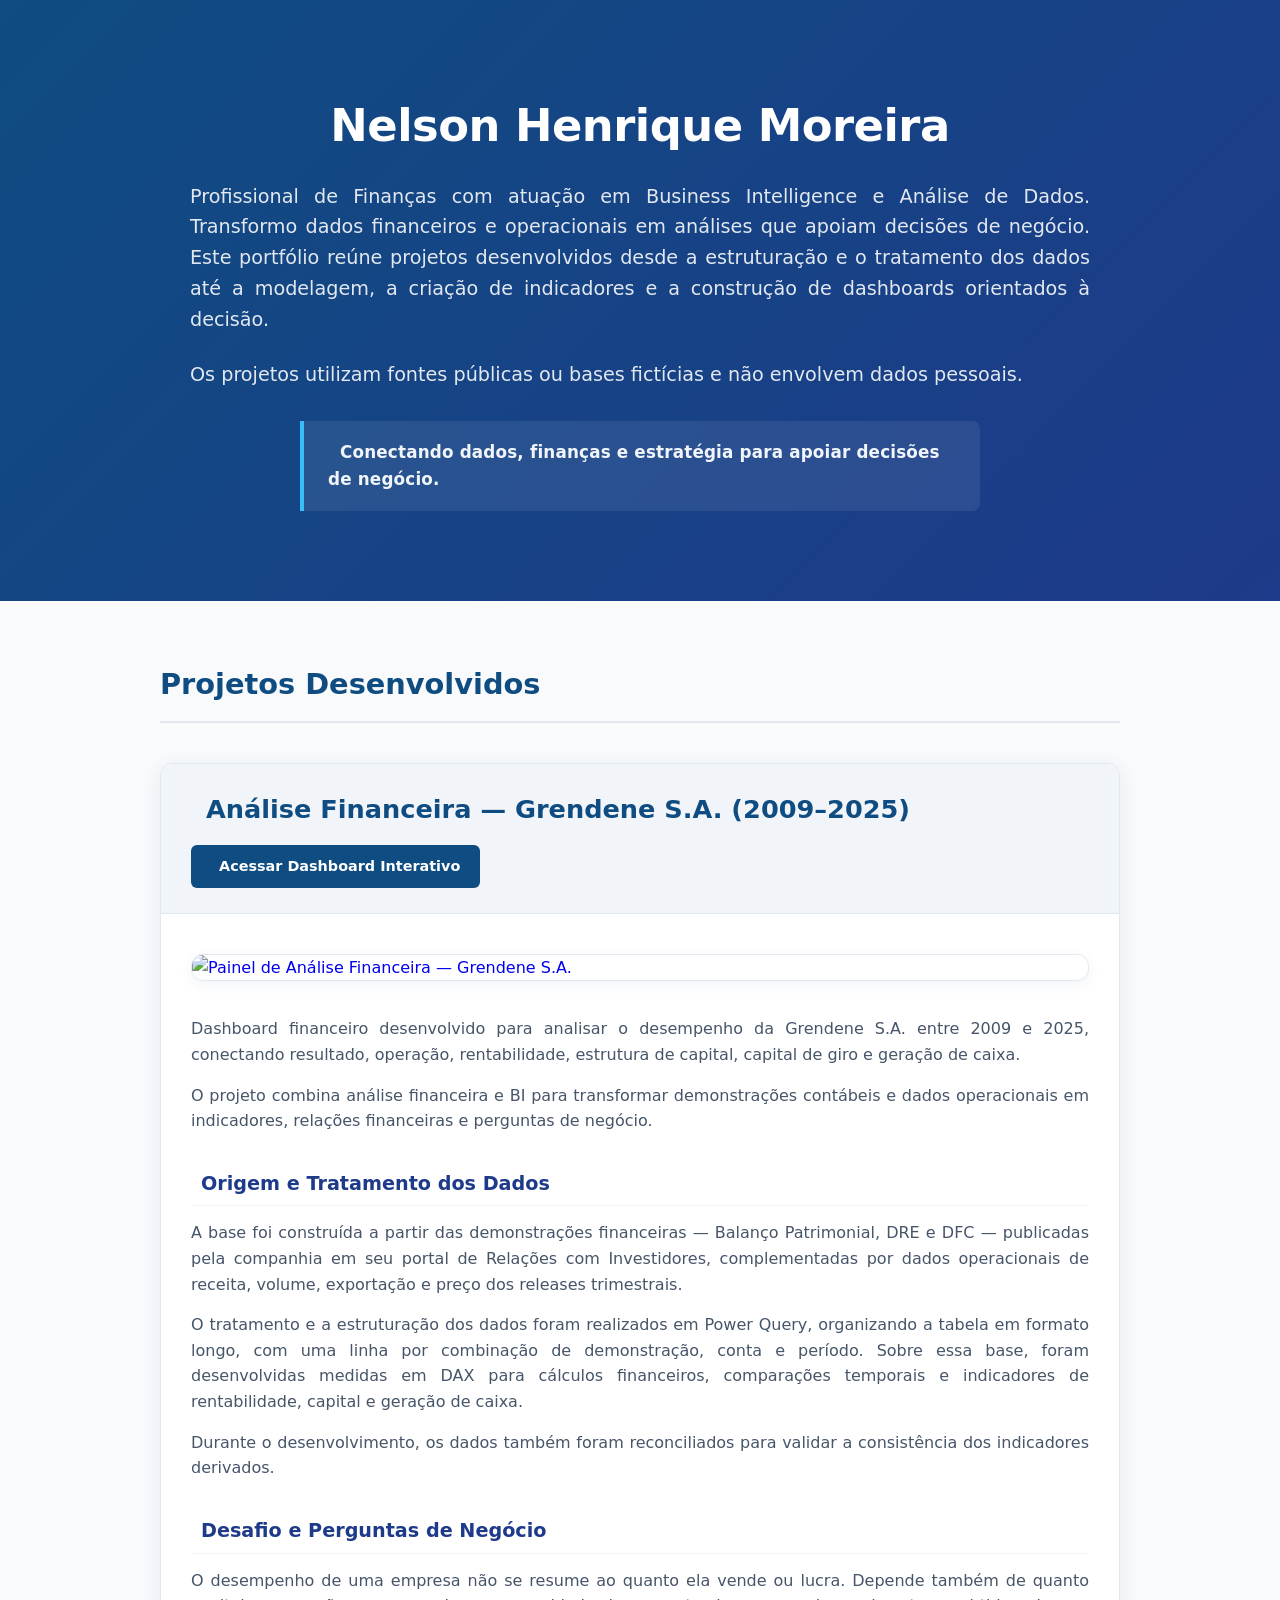
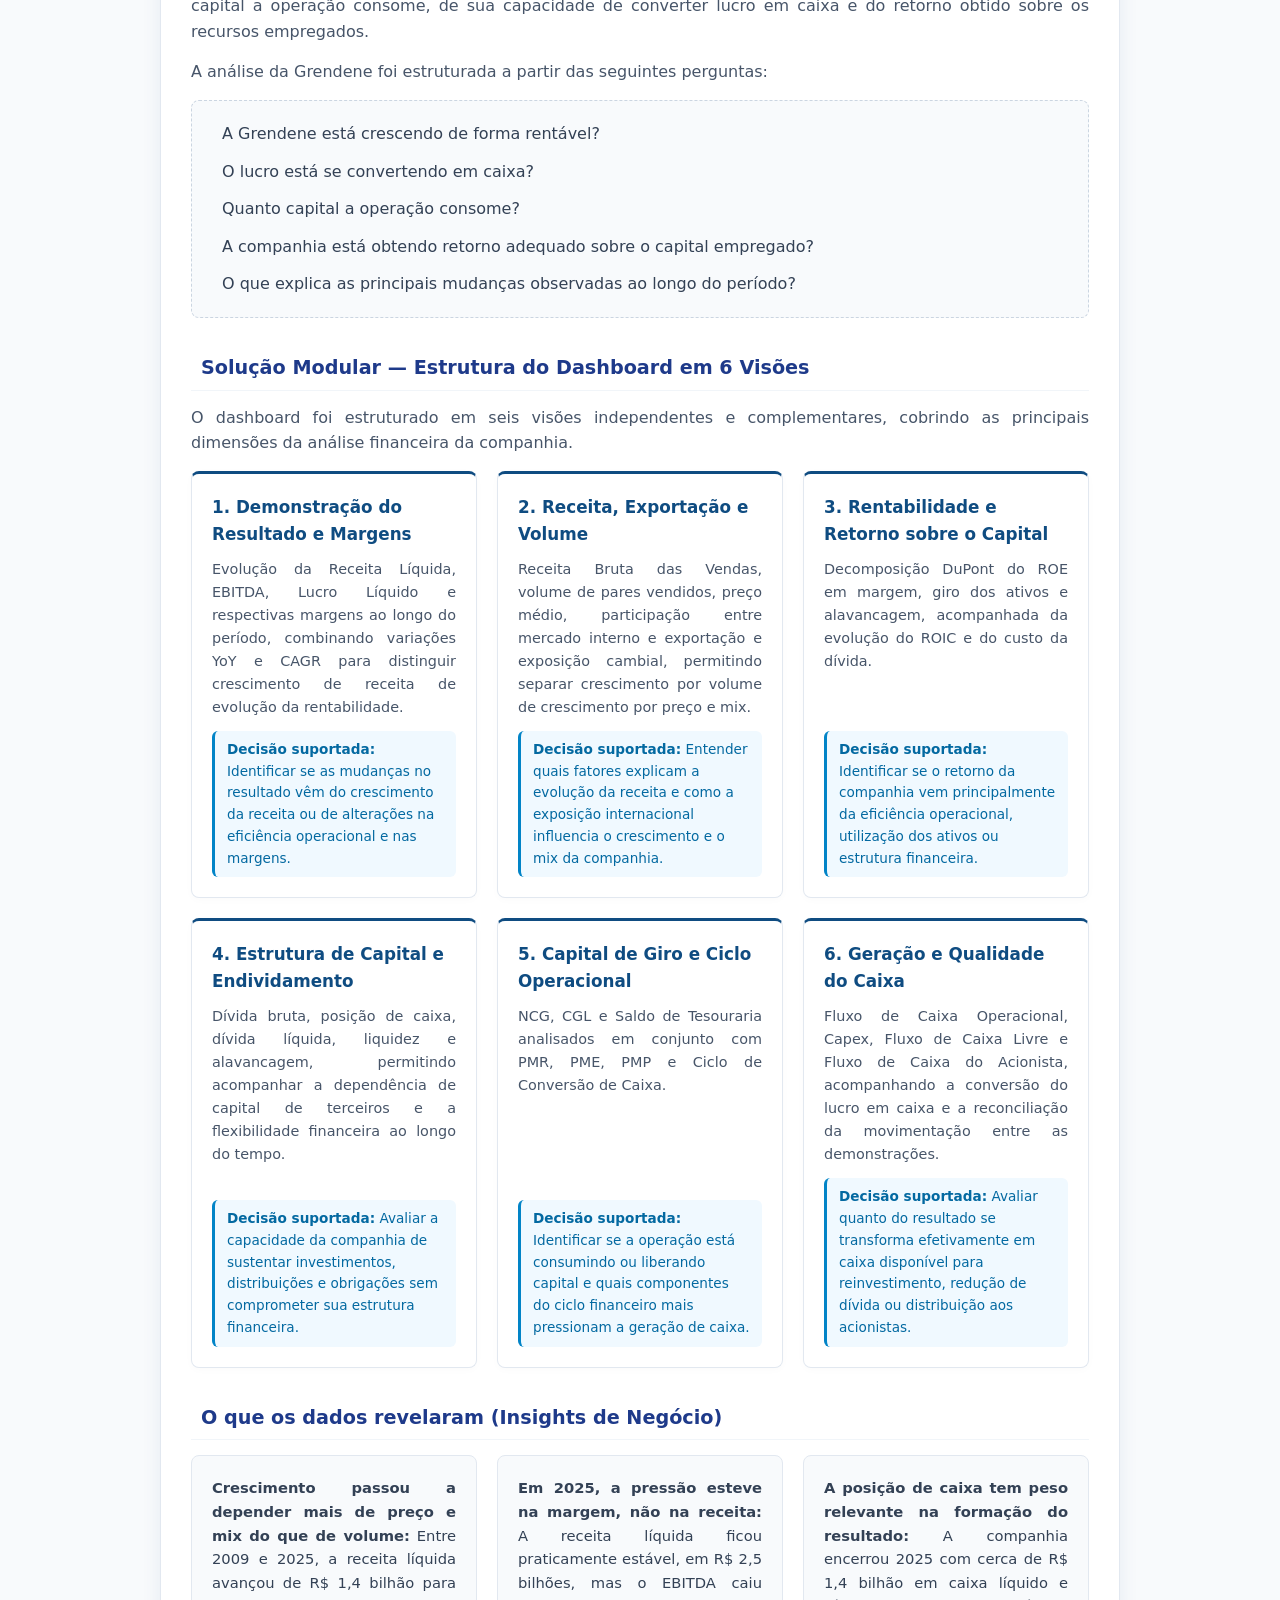
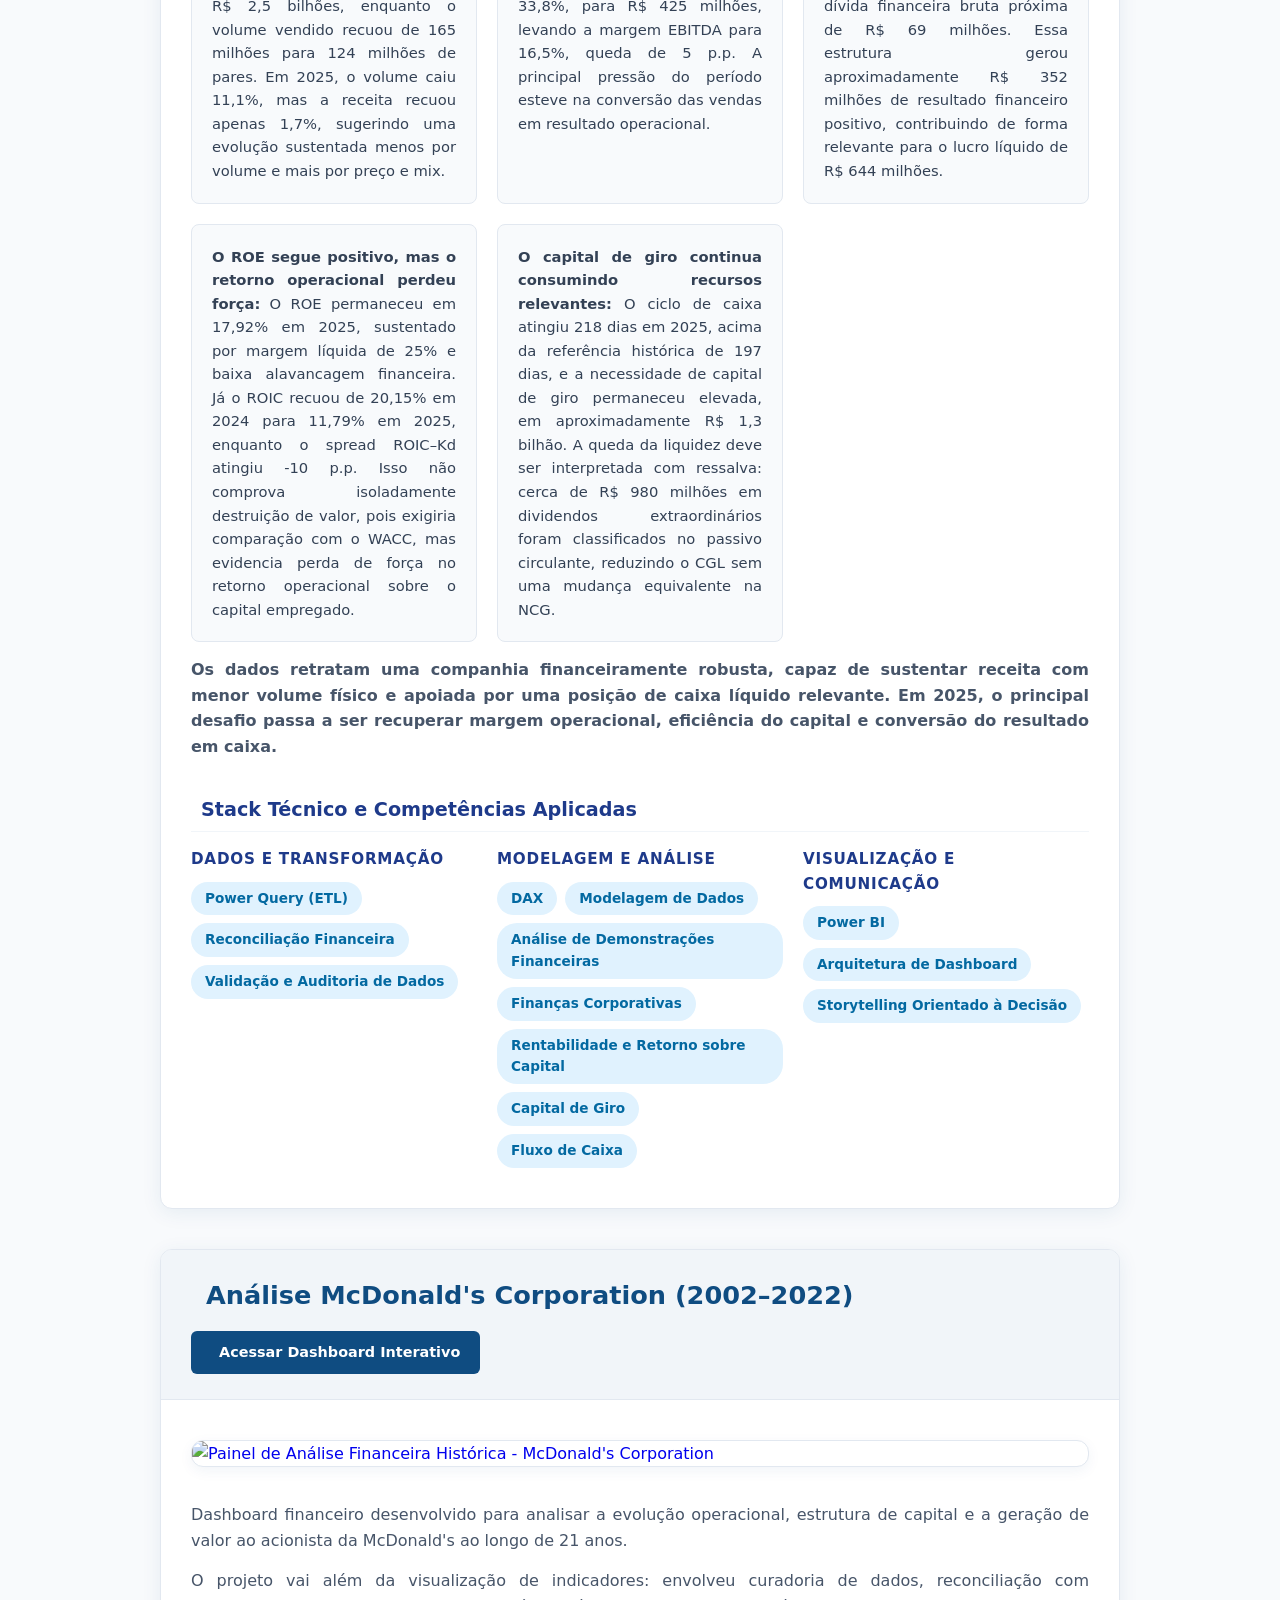
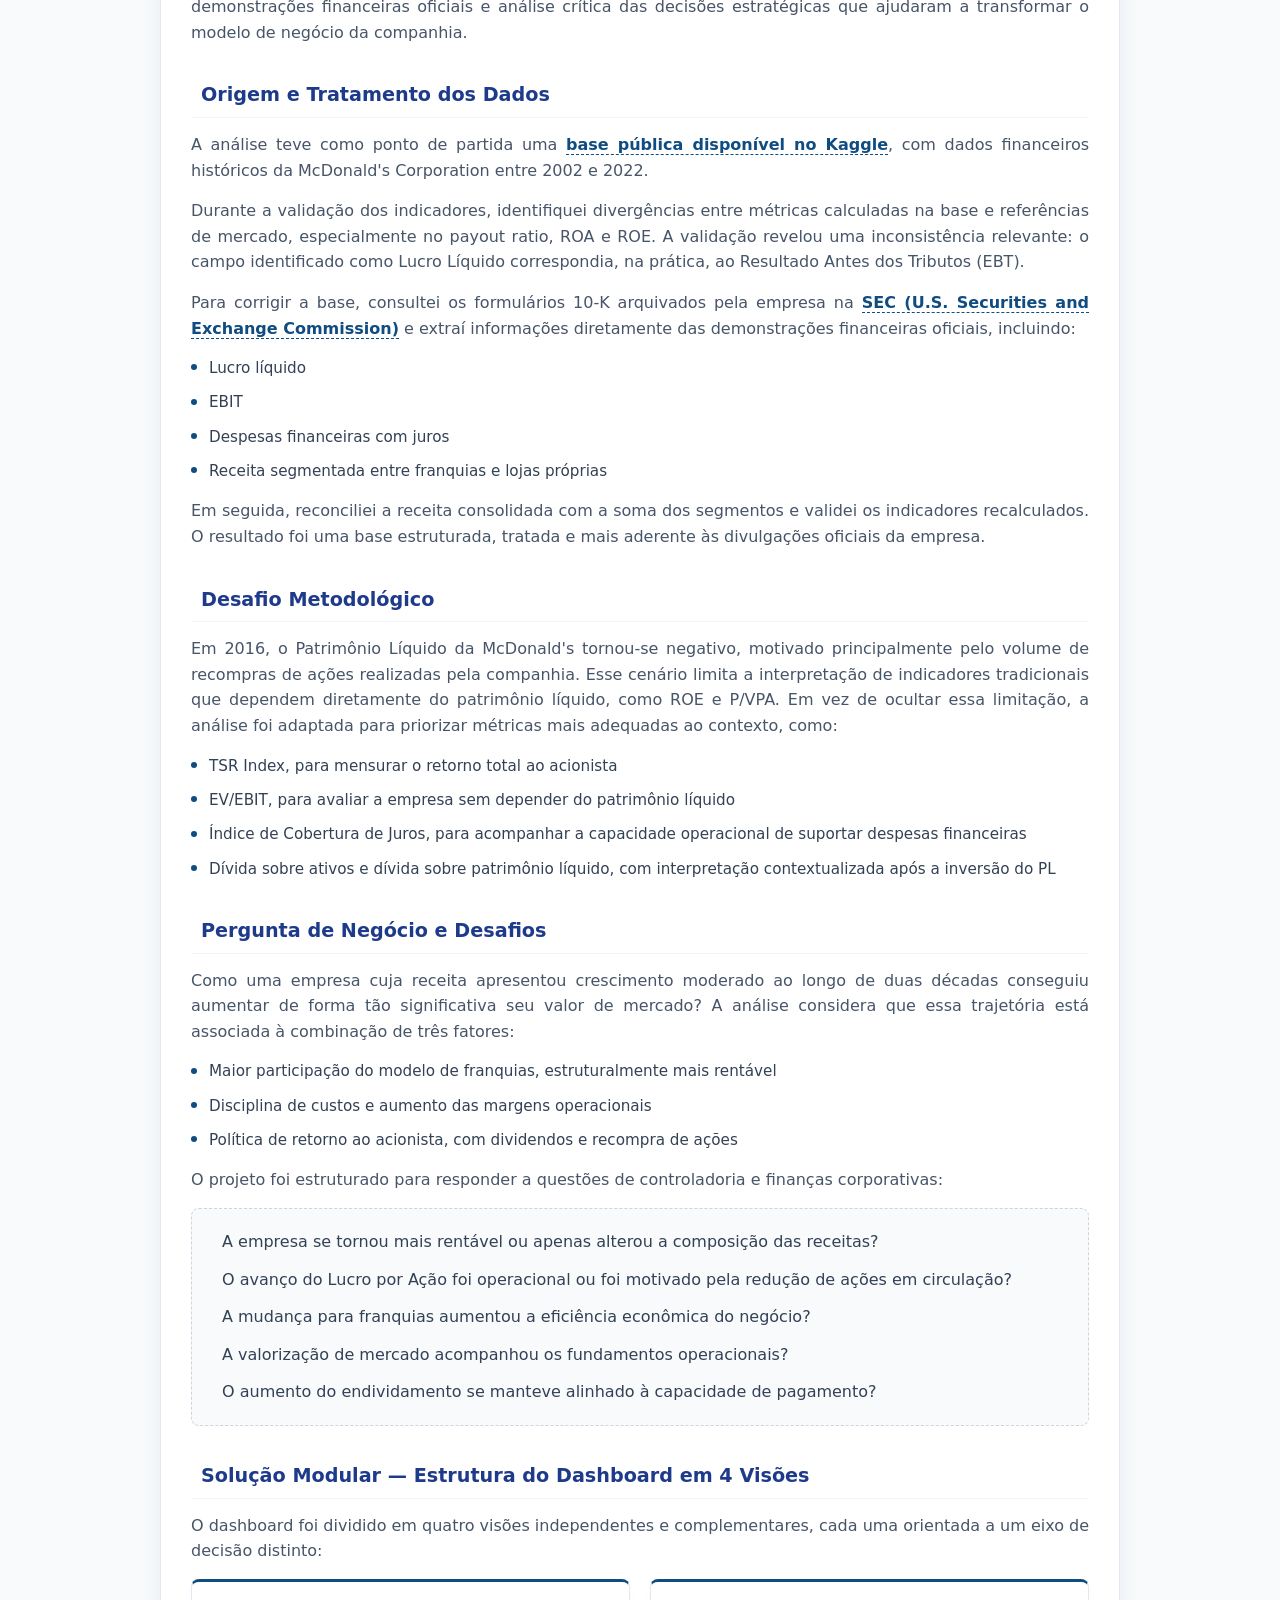
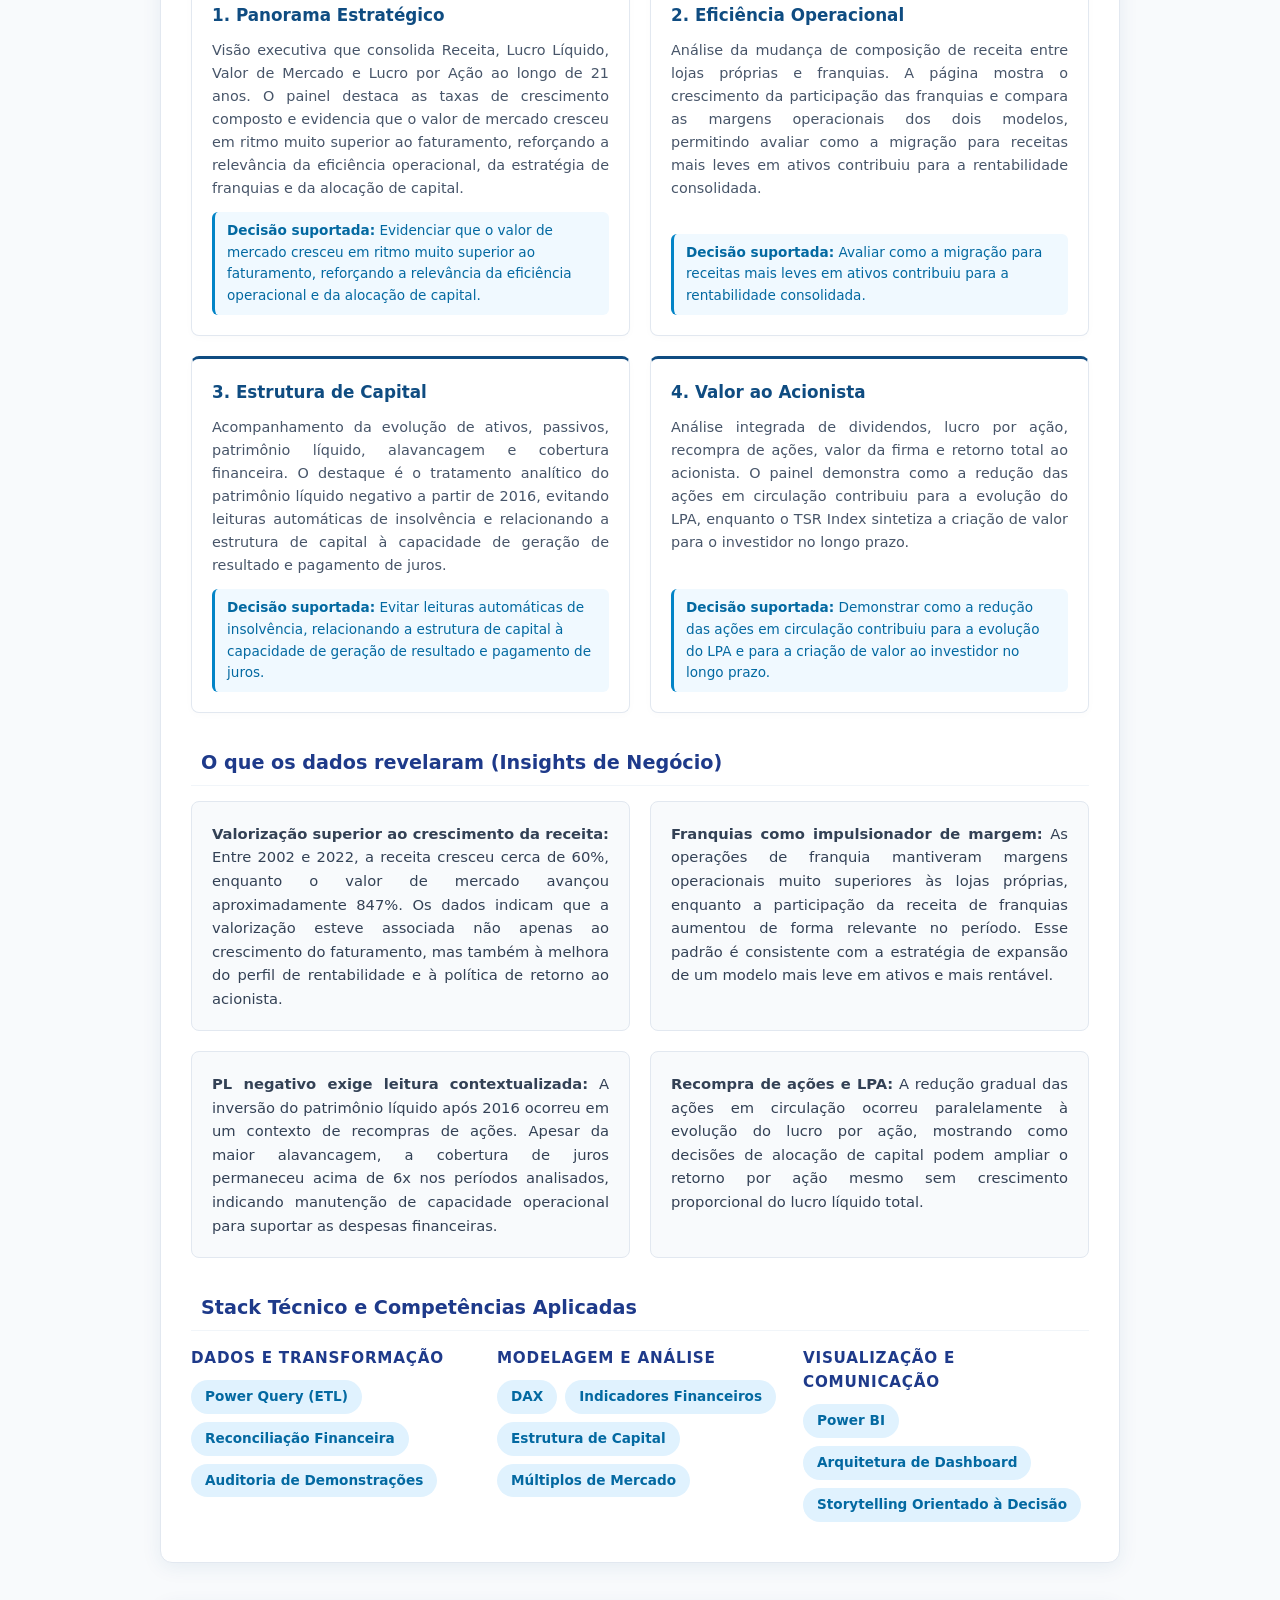
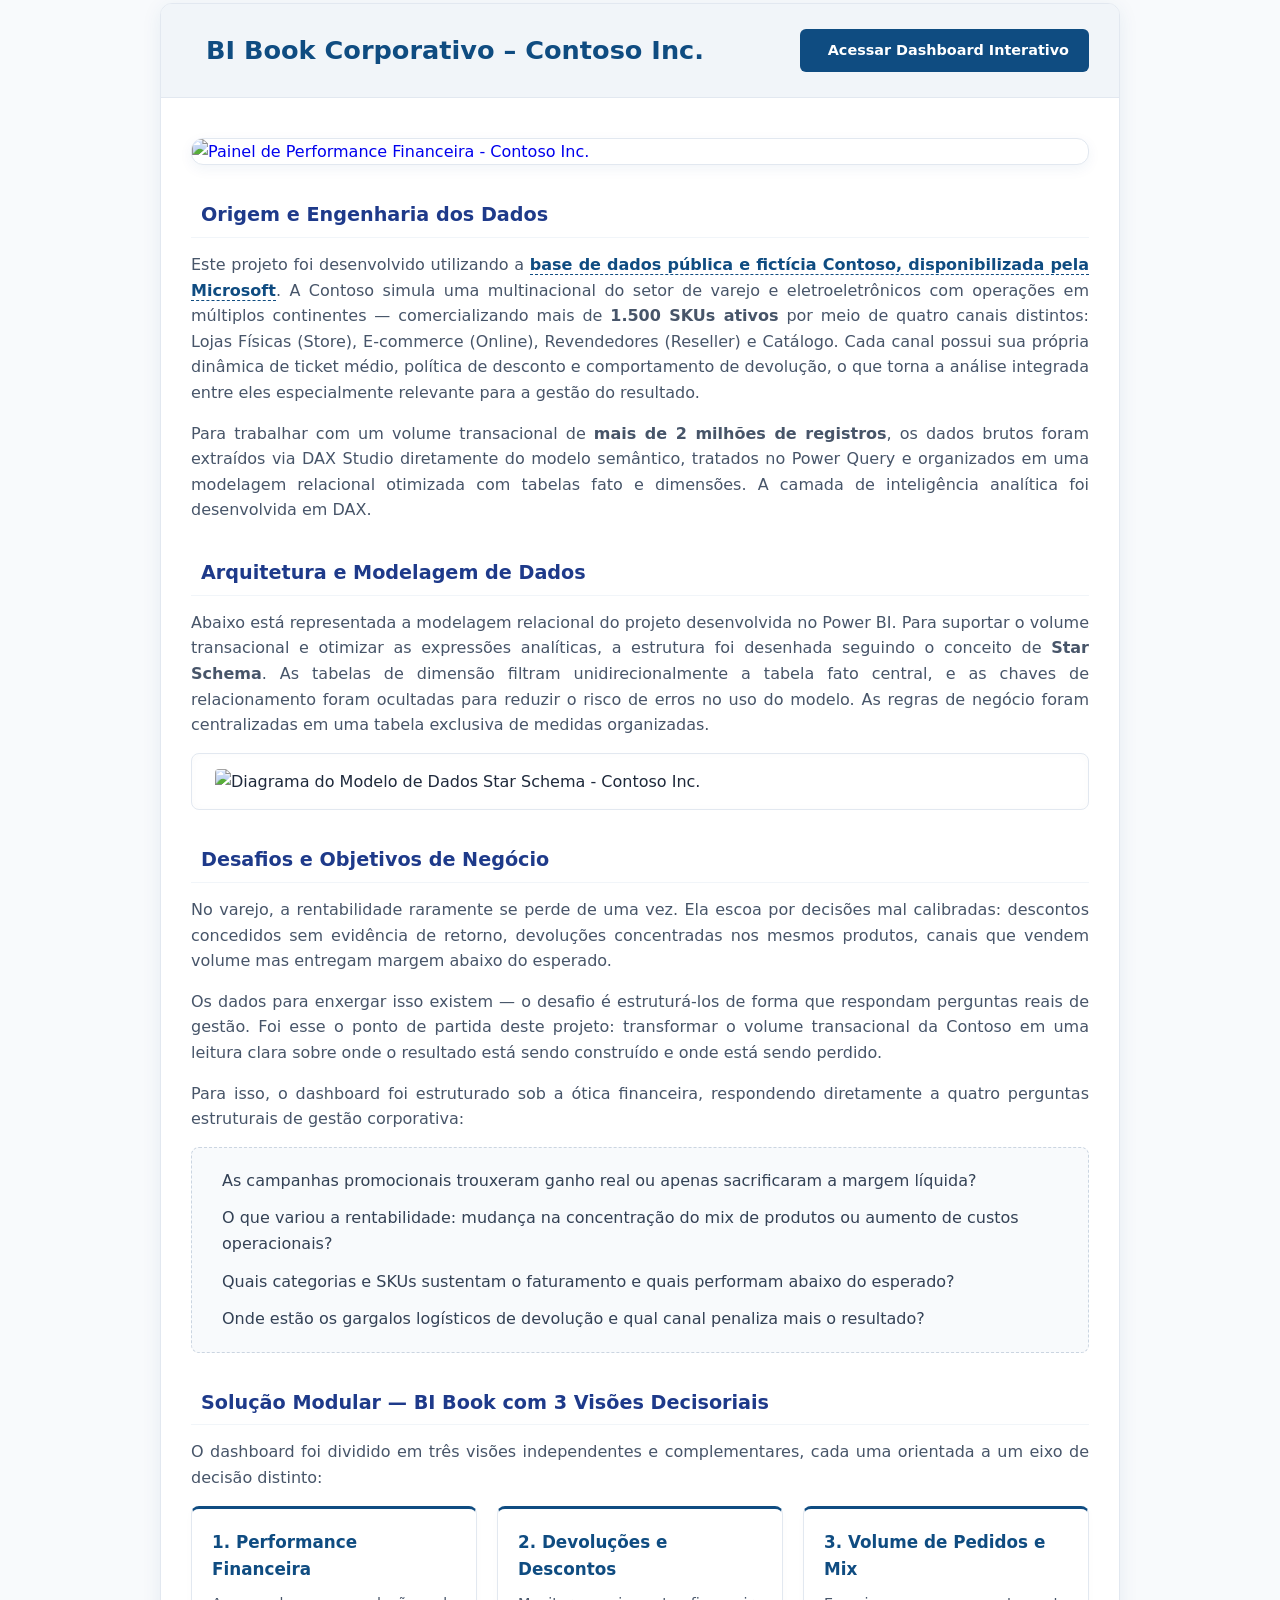
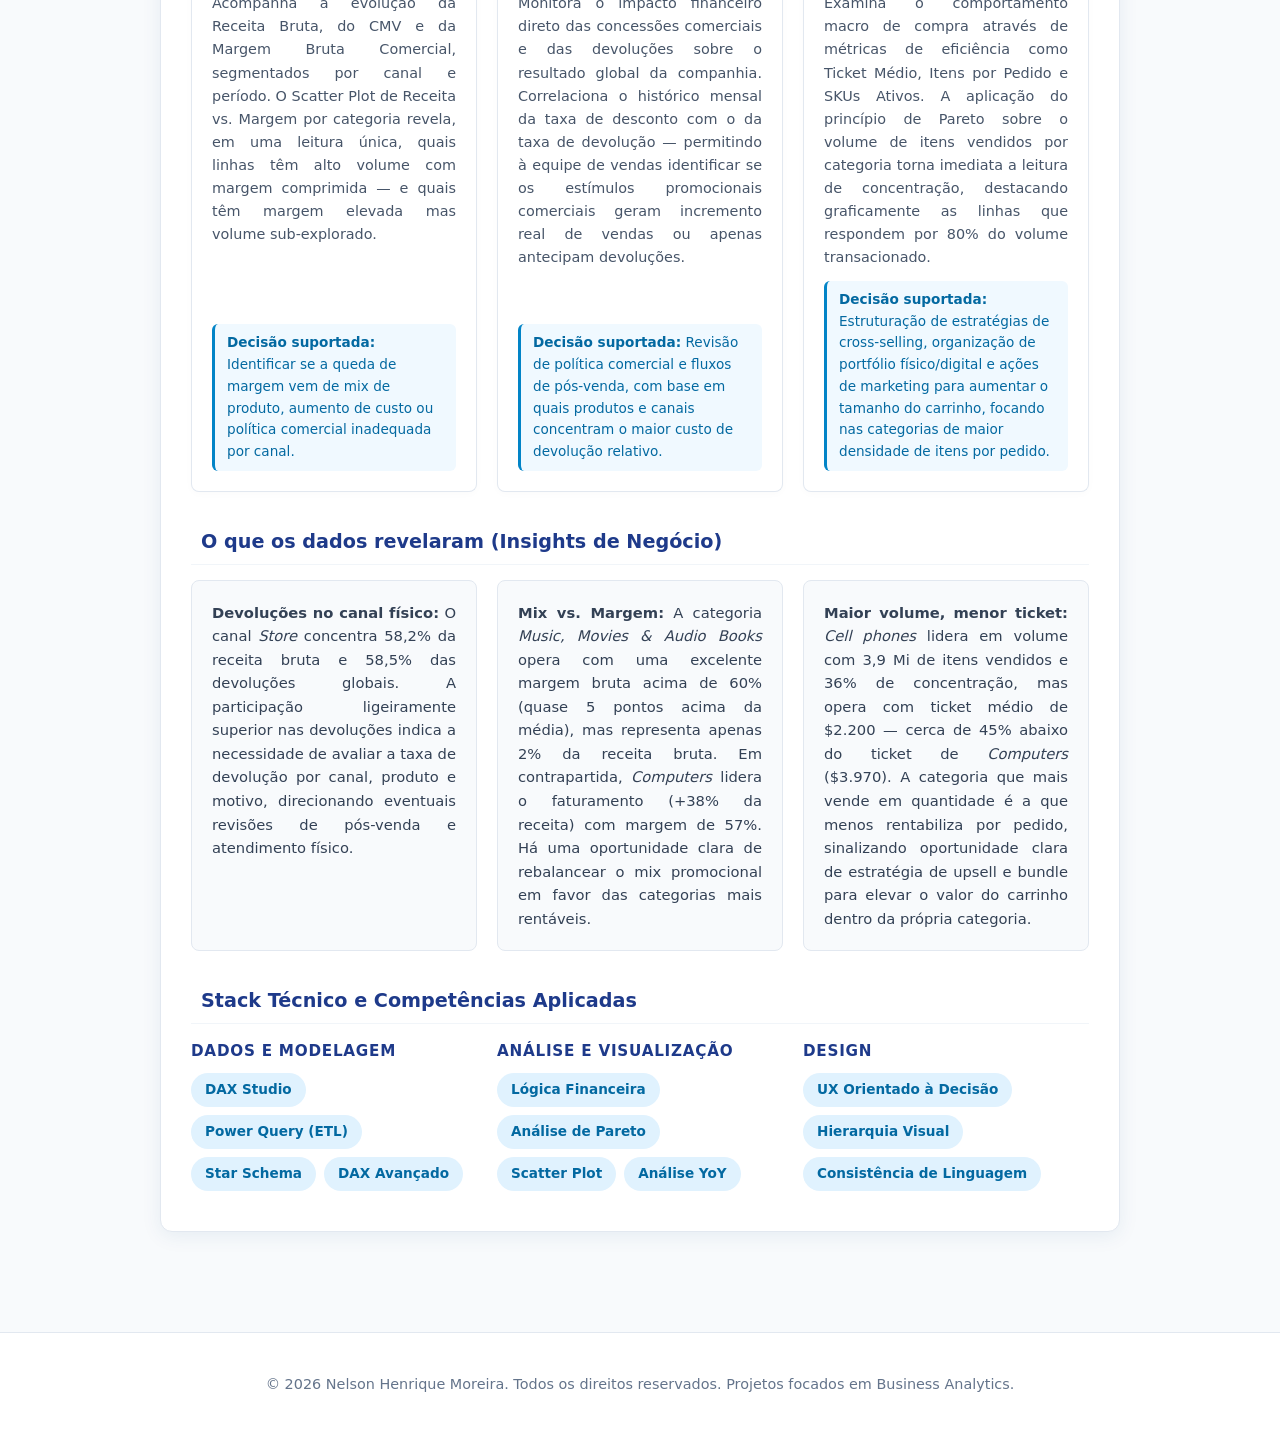
==== index.html @ 54534df6 "Update index.html" ====
<!DOCTYPE html>
<html lang="pt-BR"><head><meta http-equiv="Content-Type" content="text/html; charset=UTF-8">
    
    <meta name="viewport" content="width=device-width, initial-scale=1.0">
    <title>Nelson Henrique Moreira | Portfólio de Finanças e BI</title>
    <link rel="stylesheet" href="./Nelson Henrique Moreira _ Portfólio de Finanças e BI_files/all.min.css">
    <style>
        * {
            margin: 0;
            padding: 0;
            box-sizing: border-box;
            font-family: 'Segoe UI', system-ui, -apple-system, sans-serif;
        }

        body {
            background-color: #f8fafc;
            color: #1e293b;
            line-height: 1.6;
            font-size: 16px;
            -webkit-font-smoothing: antialiased;
        }

        /* Hero / Apresentação Inicial */
        header {
            background: linear-gradient(135deg, #0f4c81 0%, #1e3a8a 100%);
            color: white;
            padding: 90px 20px;
            text-align: center;
        }

        .container-wide {
            max-width: 900px;
            margin: 0 auto;
        }

        header h1 {
            font-size: 2.8rem;
            font-weight: 700;
            margin-bottom: 20px;
            letter-spacing: -0.5px;
        }

        .intro-text {
            font-size: 1.2rem;
            color: #e2e8f0;
            margin-bottom: 25px;
            text-align: justify;
        }

        .highlight-box {
            background: rgba(255, 255, 255, 0.08);
            border-left: 4px solid #38bdf8;
            padding: 18px 24px;
            border-radius: 0 8px 8px 0;
            text-align: left;
            font-size: 1.05rem;
            font-weight: 600;
            color: #f1f5f9;
            letter-spacing: 0.01em;
            max-width: 680px;
            margin: 0 auto;
        }

        /* Seção de Projetos */
        main {
            max-width: 1000px;
            margin: 60px auto;
            padding: 0 20px;
            display: flex;
            flex-direction: column;
        }

        .section-title {
            order: 0;
            font-size: 1.8rem;
            color: #0f4c81;
            margin-bottom: 40px;
            font-weight: 700;
            padding-bottom: 14px;
            border-bottom: 2px solid #e2e8f0;
        }

        #case-grendene { order: 1; }
        #case-mcdonalds { order: 2; }
        #case-contoso { order: 3; }

        /* Card do Case Único */
        .case-card {
            background: white;
            border-radius: 12px;
            box-shadow: 0 4px 20px rgba(15, 76, 129, 0.08);
            border: 1px solid #e2e8f0;
            overflow: hidden;
            margin-bottom: 40px;
            transition: box-shadow 0.25s ease;
        }

        .case-card:hover {
            box-shadow: 0 8px 32px rgba(15, 76, 129, 0.13);
        }

        .case-header {
            background-color: #f1f5f9;
            padding: 25px 30px;
            border-bottom: 1px solid #e2e8f0;
            display: flex;
            align-items: center;
            justify-content: space-between;
            flex-wrap: wrap;
            gap: 15px;
        }

        .case-title-wrapper {
            display: flex;
            align-items: center;
            gap: 15px;
        }

        .case-header h3 {
            font-size: 1.6rem;
            color: #0f4c81;
        }

        .btn-open-dashboard {
            background-color: #0f4c81;
            color: white;
            text-decoration: none;
            padding: 10px 20px;
            border-radius: 6px;
            font-weight: 600;
            font-size: 0.9rem;
            display: inline-flex;
            align-items: center;
            gap: 8px;
            transition: background 0.2s;
        }

        .btn-open-dashboard:hover {
            background-color: #1e3a8a;
        }

        .case-body {
            padding: 40px 30px;
        }

        .case-block {
            margin-bottom: 35px;
        }

        .case-block h4 {
            color: #1e3a8a;
            font-size: 1.2rem;
            margin-bottom: 14px;
            display: flex;
            align-items: center;
            gap: 10px;
            border-bottom: 1px solid #f1f5f9;
            padding-bottom: 6px;
        }

        .case-block p {
            color: #475569;
            text-align: justify;
            margin-bottom: 15px;
        }

        .case-link {
            color: #0f4c81;
            text-decoration: none;
            font-weight: 600;
            border-bottom: 1px dashed #0f4c81;
        }

        .case-link:hover {
            color: #1e3a8a;
            border-bottom-style: solid;
        }

        /* Container de Imagens Técnicas (Modelo de Dados) */
        .model-diagram-container {
            width: 100%;
            background: #ffffff;
            border: 1px solid #e2e8f0;
            border-radius: 8px;
            padding: 15px;
            box-shadow: inset 0 0 10px rgba(0,0,0,0.02);
            margin-top: 15px;
            display: flex;
            justify-content: center;
        }

        .model-diagram-img {
            width: 100%;
            max-width: 850px;
            height: auto;
            border-radius: 4px;
            display: block;
        }

        /* Lista de Perguntas de Negócio */
        .business-questions {
            list-style: none;
            background: #f8fafc;
            padding: 20px;
            border-radius: 8px;
            border: 1px dashed #cbd5e1;
            margin: 15px 0;
        }

        .business-questions li {
            margin-bottom: 12px;
            color: #334155;
            font-weight: 500;
            display: flex;
            align-items: flex-start;
            gap: 10px;
        }

        .business-questions li:last-child {
            margin-bottom: 0;
        }

        .business-questions i {
            color: #0f4c81;
            margin-top: 5px;
        }


/* Lista de Itens Informativos (Discreta) */
.info-list {
    list-style: none;
    margin: 15px 0;
    padding-left: 0;
}

.info-list li {
    position: relative;
    padding-left: 18px;
    margin-bottom: 10px;
    color: #334155;
    font-size: 0.95rem;
}

.info-list li:last-child {
    margin-bottom: 0;
}

.info-list li::before {
    content: "";
    position: absolute;
    left: 0;
    top: 0.55em;
    width: 6px;
    height: 6px;
    border-radius: 50%;
    background-color: #0f4c81;
}

        /* Estrutura do Bi-Book (As 3 Visões) */
        .visoes-container {
            display: grid;
            grid-template-columns: repeat(auto-fit, minmax(280px, 1fr));
            gap: 20px;
            margin-top: 15px;
        }

        .visao-box {
            background: #fff;
            border: 1px solid #e2e8f0;
            border-top: 3px solid #0f4c81;
            padding: 20px;
            border-radius: 8px;
            box-shadow: 0 2px 8px rgba(0,0,0,0.02);
            display: flex;
            flex-direction: column;
            justify-content: space-between;
        }

        .visao-box h5 {
            color: #0f4c81;
            font-size: 1.05rem;
            margin-bottom: 10px;
            font-weight: 600;
        }

        .visao-box p {
            font-size: 0.9rem;
            color: #475569;
            margin-bottom: 12px;
            text-align: justify;
        }

        .decision-highlight {
            font-size: 0.85rem;
            background: #f0f9ff;
            color: #0369a1;
            padding: 8px 12px;
            border-radius: 6px;
            border-left: 3px solid #0284c7;
            font-weight: 500;
        }

        /* Insights Técnicos do Projeto */
        .insights-grid {
            display: grid;
            grid-template-columns: repeat(auto-fit, minmax(280px, 1fr));
            gap: 20px;
            margin-top: 15px;
        }

        .insight-card {
            background: #f8fafc;
            border: 1px solid #e2e8f0;
            padding: 20px;
            border-radius: 8px;
        }

        .insight-card p {
            font-size: 0.92rem;
            color: #334155;
            text-align: justify;
            margin-bottom: 0;
        }

        /* Stack Técnico Expandido */
        .stack-section {
            display: grid;
            grid-template-columns: repeat(auto-fit, minmax(220px, 1fr));
            gap: 20px;
            margin-top: 15px;
        }

        .stack-column h5 {
            color: #1e3a8a;
            font-size: 0.95rem;
            margin-bottom: 10px;
            text-transform: uppercase;
            letter-spacing: 0.05em;
        }

        .tech-badges {
            display: flex;
            flex-wrap: wrap;
            gap: 8px;
        }

        .badge {
            background: #e0f2fe;
            color: #0369a1;
            padding: 6px 14px;
            border-radius: 20px;
            font-size: 0.85rem;
            font-weight: 600;
        }

        /* Rodapé */
        footer {
            text-align: center;
            padding: 40px 20px;
            color: #64748b;
            font-size: 0.9rem;
            background: white;
            border-top: 1px solid #e2e8f0;
        }

        /* Responsividade Mobile */
        @media (max-width: 600px) {
            header h1 {
                font-size: 1.9rem;
            }
            .intro-text {
                font-size: 1rem;
            }
            .case-header {
                flex-direction: column;
                align-items: flex-start;
            }
            .btn-open-dashboard {
                width: 100%;
                justify-content: center;
            }
            .visoes-container, .insights-grid {
                grid-template-columns: 1fr;
            }
        }
    </style>
</head>
<body>

    <!-- Apresentação e Posicionamento -->
    <header>
        <div class="container-wide">
            <h1>Nelson Henrique Moreira</h1>
            <p class="intro-text">
                Profissional de Finanças com atuação em Business Intelligence e Análise de Dados. Transformo dados financeiros e operacionais em análises que apoiam decisões de negócio. Este portfólio reúne projetos desenvolvidos desde a estruturação e o tratamento dos dados até a modelagem, a criação de indicadores e a construção de dashboards orientados à decisão.
            </p>
            <p class="intro-text" style="margin-bottom: 30px;">
                Os projetos utilizam fontes públicas ou bases fictícias e não envolvem dados pessoais.
            </p>
            <div class="highlight-box">
                <i class="fas fa-chart-pie"></i>&nbsp; Conectando dados, finanças e estratégia para apoiar decisões de negócio.
            </div>
        </div>
    </header>

    <!-- Seção de Projetos em Destaque -->
    <main>
        <h2 class="section-title"><i class="fas fa-folder-open"></i> Projetos Desenvolvidos</h2>

        <!-- Case Grendene -->
        <article class="case-card" id="case-grendene">
            <div class="case-header">
                <div class="case-title-wrapper">
                    <i class="fas fa-chart-line" style="font-size: 1.8rem; color: #0f4c81;"></i>
                    <h3>Análise Financeira — Grendene S.A. (2009–2025)</h3>
                </div>
                <a href="https://app.powerbi.com/view?r=eyJrIjoiZGY1NjI1NWEtOGVkOC00ZWFkLTk3N2UtMmMzYTk2YzQ4OTU1IiwidCI6IjY1OWNlMmI4LTA3MTQtNDE5OC04YzM4LWRjOWI2MGFhYmI1NyJ9" target="_blank" class="btn-open-dashboard">
                    <i class="fas fa-external-link-alt"></i> Acessar Dashboard Interativo
                </a>
            </div>

            <div class="case-body">
                <div class="dashboard-single-showcase">
                    <a href="https://app.powerbi.com/view?r=eyJrIjoiZGY1NjI1NWEtOGVkOC00ZWFkLTk3N2UtMmMzYTk2YzQ4OTU1IiwidCI6IjY1OWNlMmI4LTA3MTQtNDE5OC04YzM4LWRjOWI2MGFhYmI1NyJ9" target="_blank" rel="noopener noreferrer">
                        <div class="main-hd-card">
                            <div class="hd-img-container">
                                <img src="assets/grendene.gif" alt="Painel de Análise Financeira — Grendene S.A.">
                            </div>
                        </div>
                    </a>
                </div>

                <div class="case-block">
                    <p>
                        Dashboard financeiro desenvolvido para analisar o desempenho da Grendene S.A. entre 2009 e 2025, conectando resultado, operação, rentabilidade, estrutura de capital, capital de giro e geração de caixa.
                    </p>
                    <p>
                        O projeto combina análise financeira e BI para transformar demonstrações contábeis e dados operacionais em indicadores, relações financeiras e perguntas de negócio.
                    </p>
                </div>

                <div class="case-block">
                    <h4><i class="fas fa-database"></i> Origem e Tratamento dos Dados</h4>
                    <p>
                        A base foi construída a partir das demonstrações financeiras — Balanço Patrimonial, DRE e DFC — publicadas pela companhia em seu portal de Relações com Investidores, complementadas por dados operacionais de receita, volume, exportação e preço dos releases trimestrais.
                    </p>
                    <p>
                        O tratamento e a estruturação dos dados foram realizados em Power Query, organizando a tabela em formato longo, com uma linha por combinação de demonstração, conta e período. Sobre essa base, foram desenvolvidas medidas em DAX para cálculos financeiros, comparações temporais e indicadores de rentabilidade, capital e geração de caixa.
                    </p>
                    <p>
                        Durante o desenvolvimento, os dados também foram reconciliados para validar a consistência dos indicadores derivados.
                    </p>
                </div>

                <div class="case-block">
                    <h4><i class="fas fa-lightbulb"></i> Desafio e Perguntas de Negócio</h4>
                    <p>
                        O desempenho de uma empresa não se resume ao quanto ela vende ou lucra. Depende também de quanto capital a operação consome, de sua capacidade de converter lucro em caixa e do retorno obtido sobre os recursos empregados.
                    </p>
                    <p>
                        A análise da Grendene foi estruturada a partir das seguintes perguntas:
                    </p>
                    <ul class="business-questions">
                        <li><i class="fas fa-question-circle"></i> A Grendene está crescendo de forma rentável?</li>
                        <li><i class="fas fa-question-circle"></i> O lucro está se convertendo em caixa?</li>
                        <li><i class="fas fa-question-circle"></i> Quanto capital a operação consome?</li>
                        <li><i class="fas fa-question-circle"></i> A companhia está obtendo retorno adequado sobre o capital empregado?</li>
                        <li><i class="fas fa-question-circle"></i> O que explica as principais mudanças observadas ao longo do período?</li>
                    </ul>
                </div>

                <div class="case-block">
                    <h4><i class="fas fa-layer-group"></i> Solução Modular — Estrutura do Dashboard em 6 Visões</h4>
                    <p>
                        O dashboard foi estruturado em seis visões independentes e complementares, cobrindo as principais dimensões da análise financeira da companhia.
                    </p>
                    <div class="visoes-container">
                        <div class="visao-box">
                            <div>
                                <h5>1. Demonstração do Resultado e Margens</h5>
                                <p>Evolução da Receita Líquida, EBITDA, Lucro Líquido e respectivas margens ao longo do período, combinando variações YoY e CAGR para distinguir crescimento de receita de evolução da rentabilidade.</p>
                            </div>
                            <div class="decision-highlight"><strong>Decisão suportada:</strong> Identificar se as mudanças no resultado vêm do crescimento da receita ou de alterações na eficiência operacional e nas margens.</div>
                        </div>
                        <div class="visao-box">
                            <div>
                                <h5>2. Receita, Exportação e Volume</h5>
                                <p>Receita Bruta das Vendas, volume de pares vendidos, preço médio, participação entre mercado interno e exportação e exposição cambial, permitindo separar crescimento por volume de crescimento por preço e mix.</p>
                            </div>
                            <div class="decision-highlight"><strong>Decisão suportada:</strong> Entender quais fatores explicam a evolução da receita e como a exposição internacional influencia o crescimento e o mix da companhia.</div>
                        </div>
                        <div class="visao-box">
                            <div>
                                <h5>3. Rentabilidade e Retorno sobre o Capital</h5>
                                <p>Decomposição DuPont do ROE em margem, giro dos ativos e alavancagem, acompanhada da evolução do ROIC e do custo da dívida.</p>
                            </div>
                            <div class="decision-highlight"><strong>Decisão suportada:</strong> Identificar se o retorno da companhia vem principalmente da eficiência operacional, utilização dos ativos ou estrutura financeira.</div>
                        </div>
                        <div class="visao-box">
                            <div>
                                <h5>4. Estrutura de Capital e Endividamento</h5>
                                <p>Dívida bruta, posição de caixa, dívida líquida, liquidez e alavancagem, permitindo acompanhar a dependência de capital de terceiros e a flexibilidade financeira ao longo do tempo.</p>
                            </div>
                            <div class="decision-highlight"><strong>Decisão suportada:</strong> Avaliar a capacidade da companhia de sustentar investimentos, distribuições e obrigações sem comprometer sua estrutura financeira.</div>
                        </div>
                        <div class="visao-box">
                            <div>
                                <h5>5. Capital de Giro e Ciclo Operacional</h5>
                                <p>NCG, CGL e Saldo de Tesouraria analisados em conjunto com PMR, PME, PMP e Ciclo de Conversão de Caixa.</p>
                            </div>
                            <div class="decision-highlight"><strong>Decisão suportada:</strong> Identificar se a operação está consumindo ou liberando capital e quais componentes do ciclo financeiro mais pressionam a geração de caixa.</div>
                        </div>
                        <div class="visao-box">
                            <div>
                                <h5>6. Geração e Qualidade do Caixa</h5>
                                <p>Fluxo de Caixa Operacional, Capex, Fluxo de Caixa Livre e Fluxo de Caixa do Acionista, acompanhando a conversão do lucro em caixa e a reconciliação da movimentação entre as demonstrações.</p>
                            </div>
                            <div class="decision-highlight"><strong>Decisão suportada:</strong> Avaliar quanto do resultado se transforma efetivamente em caixa disponível para reinvestimento, redução de dívida ou distribuição aos acionistas.</div>
                        </div>
                    </div>
                </div>

                <div class="case-block">
                    <h4><i class="fas fa-brain"></i> O que os dados revelaram (Insights de Negócio)</h4>
                    <div class="insights-grid">
                        <div class="insight-card"><p><strong>Crescimento passou a depender mais de preço e mix do que de volume:</strong> Entre 2009 e 2025, a receita líquida avançou de R$ 1,4 bilhão para R$ 2,5 bilhões, enquanto o volume vendido recuou de 165 milhões para 124 milhões de pares. Em 2025, o volume caiu 11,1%, mas a receita recuou apenas 1,7%, sugerindo uma evolução sustentada menos por volume e mais por preço e mix.</p></div>
                        <div class="insight-card"><p><strong>Em 2025, a pressão esteve na margem, não na receita:</strong> A receita líquida ficou praticamente estável, em R$ 2,5 bilhões, mas o EBITDA caiu 33,8%, para R$ 425 milhões, levando a margem EBITDA para 16,5%, queda de 5 p.p. A principal pressão do período esteve na conversão das vendas em resultado operacional.</p></div>
                        <div class="insight-card"><p><strong>A posição de caixa tem peso relevante na formação do resultado:</strong> A companhia encerrou 2025 com cerca de R$ 1,4 bilhão em caixa líquido e dívida financeira bruta próxima de R$ 69 milhões. Essa estrutura gerou aproximadamente R$ 352 milhões de resultado financeiro positivo, contribuindo de forma relevante para o lucro líquido de R$ 644 milhões.</p></div>
                        <div class="insight-card"><p><strong>O ROE segue positivo, mas o retorno operacional perdeu força:</strong> O ROE permaneceu em 17,92% em 2025, sustentado por margem líquida de 25% e baixa alavancagem financeira. Já o ROIC recuou de 20,15% em 2024 para 11,79% em 2025, enquanto o spread ROIC–Kd atingiu -10 p.p. Isso não comprova isoladamente destruição de valor, pois exigiria comparação com o WACC, mas evidencia perda de força no retorno operacional sobre o capital empregado.</p></div>
                        <div class="insight-card"><p><strong>O capital de giro continua consumindo recursos relevantes:</strong> O ciclo de caixa atingiu 218 dias em 2025, acima da referência histórica de 197 dias, e a necessidade de capital de giro permaneceu elevada, em aproximadamente R$ 1,3 bilhão. A queda da liquidez deve ser interpretada com ressalva: cerca de R$ 980 milhões em dividendos extraordinários foram classificados no passivo circulante, reduzindo o CGL sem uma mudança equivalente na NCG.</p></div>
                    </div>
                    <p style="margin-top: 15px;"><strong>Os dados retratam uma companhia financeiramente robusta, capaz de sustentar receita com menor volume físico e apoiada por uma posição de caixa líquido relevante. Em 2025, o principal desafio passa a ser recuperar margem operacional, eficiência do capital e conversão do resultado em caixa.</strong></p>
                </div>

                <div class="case-block" style="margin-bottom: 0;">
                    <h4><i class="fas fa-tools"></i> Stack Técnico e Competências Aplicadas</h4>
                    <div class="stack-section">
                        <div class="stack-column"><h5>Dados e Transformação</h5><div class="tech-badges"><span class="badge">Power Query (ETL)</span><span class="badge">Reconciliação Financeira</span><span class="badge">Validação e Auditoria de Dados</span></div></div>
                        <div class="stack-column"><h5>Modelagem e Análise</h5><div class="tech-badges"><span class="badge">DAX</span><span class="badge">Modelagem de Dados</span><span class="badge">Análise de Demonstrações Financeiras</span><span class="badge">Finanças Corporativas</span><span class="badge">Rentabilidade e Retorno sobre Capital</span><span class="badge">Capital de Giro</span><span class="badge">Fluxo de Caixa</span></div></div>
                        <div class="stack-column"><h5>Visualização e Comunicação</h5><div class="tech-badges"><span class="badge">Power BI</span><span class="badge">Arquitetura de Dashboard</span><span class="badge">Storytelling Orientado à Decisão</span></div></div>
                    </div>
                </div>
            </div>
        </article>

        <!-- Case Contoso -->
        <article class="case-card" id="case-contoso">
            <div class="case-header">
                <div class="case-title-wrapper">
                    <i class="fas fa-chart-line" style="font-size: 1.8rem; color: #0f4c81;"></i>
                    <h3>BI Book Corporativo – Contoso Inc.</h3>
                </div>
                <a href="https://app.powerbi.com/view?r=eyJrIjoiM2ExNWI4MTUtZDVkNy00ZTM0LWFjMDYtN2I0MmMyNWZkNzQwIiwidCI6IjY1OWNlMmI4LTA3MTQtNDE5OC04YzM4LWRjOWI2MGFhYmI1NyJ9" target="_blank" class="btn-open-dashboard">
                    <i class="fas fa-external-link-alt"></i> Acessar Dashboard Interativo
                </a>
            </div>

            <div class="case-body">
                
                <!-- ESTILOS EXCLUSIVOS DA IMAGEM PRINCIPAL HD -->
                <style>
                    .dashboard-single-showcase {
                        width: 100%;
                        margin-bottom: 35px;
                    }

                    .main-hd-card {
                        width: 100%;
                        background: #fff;
                        border: 1px solid #e2e8f0;
                        border-radius: 12px;
                        box-shadow: 0 4px 14px rgba(15, 76, 129, 0.06);
                        overflow: hidden;
                        transition: transform 0.2s ease, box-shadow 0.2s ease;
                    }

                    .dashboard-single-showcase a {
                        text-decoration: none;
                        display: block;
                    }

                    .dashboard-single-showcase a:hover .main-hd-card {
                        transform: translateY(-2px);
                        box-shadow: 0 6px 20px rgba(15, 76, 129, 0.12);
                    }

                    .hd-img-container {
                        width: 100%;
                    }

                    .hd-img-container img {
                        width: 100%;
                        height: auto;
                        display: block;
                    }
                </style>

                <!-- Container do GIF dinâmico e clicável -->
                <div class="dashboard-single-showcase">
                    <a href="https://app.powerbi.com/view?r=eyJrIjoiM2ExNWI4MTUtZDVkNy00ZTM0LWFjMDYtN2I0MmMyNWZkNzQwIiwidCI6IjY1OWNlMmI4LTA3MTQtNDE5OC04YzM4LWRjOWI2MGFhYmI1NyJ9" target="_blank" rel="noopener noreferrer">
                        <div class="main-hd-card">
                            <div class="hd-img-container">
                                <img src="contoso_sales.gif" alt="Painel de Performance Financeira - Contoso Inc.">
                            </div>
                        </div>
                    </a>
                </div>

                <!-- Bloco 1: Origem e Engenharia dos Dados (OPÇÃO 1 APLICADA + CORREÇÃO CONTINENTES) -->
                <div class="case-block">
                    <h4><i class="fas fa-database"></i> Origem e Engenharia dos Dados</h4>
                    <p>
                        Este projeto foi desenvolvido utilizando a <a href="https://www.microsoft.com/en-us/download/details.aspx?id=46801" target="_blank" class="case-link">base de dados pública e fictícia Contoso, disponibilizada pela Microsoft</a>. A Contoso simula uma multinacional do setor de varejo e eletroeletrônicos com operações em múltiplos continentes — comercializando mais de <strong>1.500 SKUs ativos</strong> por meio de quatro canais distintos: Lojas Físicas (Store), E-commerce (Online), Revendedores (Reseller) e Catálogo. Cada canal possui sua própria dinâmica de ticket médio, política de desconto e comportamento de devolução, o que torna a análise integrada entre eles especialmente relevante para a gestão do resultado. 
                    </p>
                    <p>
                        Para trabalhar com um volume transacional de <strong>mais de 2 milhões de registros</strong>, os dados brutos foram extraídos via DAX Studio diretamente do modelo semântico, tratados no Power Query e organizados em uma modelagem relacional otimizada com tabelas fato e dimensões. A camada de inteligência analítica foi desenvolvida em DAX.
                    </p>
                </div>

                <!-- Bloco 2: Arquitetura e Modelagem de Dados -->
                <div class="case-block">
                    <h4><i class="fas fa-network-wired"></i> Arquitetura e Modelagem de Dados</h4>
                    <p>
                        Abaixo está representada a modelagem relacional do projeto desenvolvida no Power BI. Para suportar o volume transacional e otimizar as expressões analíticas, a estrutura foi desenhada seguindo o conceito de <strong>Star Schema</strong>. As tabelas de dimensão filtram unidirecionalmente a tabela fato central, e as chaves de relacionamento foram ocultadas para reduzir o risco de erros no uso do modelo. As regras de negócio foram centralizadas em uma tabela exclusiva de medidas organizadas.
                    </p>
                    
                    <div class="model-diagram-container">
                        <img src="file:///C:/Users/hemor/Documents/Codex/2026-08-13/referenced-chatgpt-conversation-this-is-an/outputs/assets/modelo%20de%20dados.png" alt="Diagrama do Modelo de Dados Star Schema - Contoso Inc." class="model-diagram-img">
                    </div>
                </div>

                <!-- Bloco 3: Desafios e Objetivos de Negócio (OPÇÃO 1 APLICADA) -->
                <div class="case-block">
                    <h4><i class="fas fa-lightbulb"></i> Desafios e Objetivos de Negócio</h4>
                    <p>
                        No varejo, a rentabilidade raramente se perde de uma vez. Ela escoa por decisões mal calibradas: descontos concedidos sem evidência de retorno, devoluções concentradas nos mesmos produtos, canais que vendem volume mas entregam margem abaixo do esperado.
                    </p>
                    <p>
                        Os dados para enxergar isso existem — o desafio é estruturá-los de forma que respondam perguntas reais de gestão. Foi esse o ponto de partida deste projeto: transformar o volume transacional da Contoso em uma leitura clara sobre onde o resultado está sendo construído e onde está sendo perdido.
                    </p>
                    <p>
                        Para isso, o dashboard foi estruturado sob a ótica financeira, respondendo diretamente a quatro perguntas estruturais de gestão corporativa:
                    </p>
                    
                    <ul class="business-questions">
                        <li><i class="fas fa-question-circle"></i> As campanhas promocionais trouxeram ganho real ou apenas sacrificaram a margem líquida?</li>
                        <li><i class="fas fa-question-circle"></i> O que variou a rentabilidade: mudança na concentração do mix de produtos ou aumento de custos operacionais?</li>
                        <li><i class="fas fa-question-circle"></i> Quais categorias e SKUs sustentam o faturamento e quais performam abaixo do esperado?</li>
                        <li><i class="fas fa-question-circle"></i> Onde estão os gargalos logísticos de devolução e qual canal penaliza mais o resultado?</li>
                    </ul>
                </div>

                <!-- Bloco 4: Solução Modular -->
                <div class="case-block">
                    <h4><i class="fas fa-layer-group"></i> Solução Modular — BI Book com 3 Visões Decisoriais</h4>
                    <p>
                        O dashboard foi dividido em três visões independentes e complementares, cada uma orientada a um eixo de decisão distinto:
                    </p>
                    
                    <div class="visoes-container">
                        <div class="visao-box">
                            <div>
                                <h5>1. Performance Financeira</h5>
                                <p>Acompanha a evolução da Receita Bruta, do CMV e da Margem Bruta Comercial, segmentados por canal e período. O Scatter Plot de Receita vs. Margem por categoria revela, em uma leitura única, quais linhas têm alto volume com margem comprimida — e quais têm margem elevada mas volume sub-explorado.</p>
                            </div>
                            <div class="decision-highlight">
                                <strong>Decisão suportada:</strong> Identificar se a queda de margem vem de mix de produto, aumento de custo ou política comercial inadequada por canal.
                            </div>
                        </div>
                        <!-- VISÃO 2: REMOVIDO CARACTERE CHINES DETECTADO NA IMAGE_7C602B.PNG -->
                        <div class="visao-box">
                            <div>
                                <h5>2. Devoluções e Descontos</h5>
                                <p>Monitora o impacto financeiro direto das concessões comerciais e das devoluções sobre o resultado global da companhia. Correlaciona o histórico mensal da taxa de desconto com o da taxa de devolução — permitindo à equipe de vendas identificar se os estímulos promocionais comerciais geram incremento real de vendas ou apenas antecipam devoluções.</p>
                            </div>
                            <div class="decision-highlight">
                                <strong>Decisão suportada:</strong> Revisão de política comercial e fluxos de pós-venda, com base em quais produtos e canais concentram o maior custo de devolução relativo.
                            </div>
                        </div>
                        <div class="visao-box">
                            <div>
                                <h5>3. Volume de Pedidos e Mix</h5>
                                <p>Examina o comportamento macro de compra através de métricas de eficiência como Ticket Médio, Itens por Pedido e SKUs Ativos. A aplicação do princípio de Pareto sobre o volume de itens vendidos por categoria torna imediata a leitura de concentração, destacando graficamente as linhas que respondem por 80% do volume transacionado.</p>
                            </div>
                            <div class="decision-highlight">
                                <strong>Decisão suportada:</strong> Estruturação de estratégias de cross-selling, organização de portfólio físico/digital e ações de marketing para aumentar o tamanho do carrinho, focando nas categorias de maior densidade de itens por pedido.
                            </div>
                        </div>
                    </div>
                </div>

                <!-- Bloco 5: O que os dados revelaram (Insights de Negócio) -->
                <div class="case-block">
                    <h4><i class="fas fa-brain"></i> O que os dados revelaram (Insights de Negócio)</h4>
                    <div class="insights-grid">
                        <div class="insight-card">
                            <p><strong>Devoluções no canal físico:</strong> O canal <em>Store</em> concentra 58,2% da receita bruta e 58,5% das devoluções globais. A participação ligeiramente superior nas devoluções indica a necessidade de avaliar a taxa de devolução por canal, produto e motivo, direcionando eventuais revisões de pós-venda e atendimento físico.</p>
                        </div>
                        <div class="insight-card">
                            <p><strong>Mix vs. Margem:</strong> A categoria <em>Music, Movies &amp; Audio Books</em> opera com uma excelente margem bruta acima de 60% (quase 5 pontos acima da média), mas representa apenas 2% da receita bruta. Em contrapartida, <em>Computers</em> lidera o faturamento (+38% da receita) com margem de 57%. Há uma oportunidade clara de rebalancear o mix promocional em favor das categorias mais rentáveis.</p>
                        </div>
                        <div class="insight-card">
                            <p><strong>Maior volume, menor ticket:</strong> <em>Cell phones</em> lidera em volume com 3,9 Mi de itens vendidos e 36% de concentração, mas opera com ticket médio de $2.200 — cerca de 45% abaixo do ticket de <em>Computers</em> ($3.970). A categoria que mais vende em quantidade é a que menos rentabiliza por pedido, sinalizando oportunidade clara de estratégia de upsell e bundle para elevar o valor do carrinho dentro da própria categoria.</p>
                        </div>
                    </div>
                </div>

                <!-- Competências Técnicas do Projeto (CORRIGIDAS AS CORES CONFORME A IMAGE_7C6064.PNG) -->
                <div class="case-block" style="margin-bottom: 0;">
                    <h4><i class="fas fa-tools"></i> Stack Técnico e Competências Aplicadas</h4>
                    <div class="stack-section">
                        <div class="stack-column">
                            <h5>Dados e Modelagem</h5>
                            <div class="tech-badges">
                                <span class="badge">DAX Studio</span>
                                <span class="badge">Power Query (ETL)</span>
                                <span class="badge">Star Schema</span>
                                <span class="badge">DAX Avançado</span>
                            </div>
                        </div>
                        <div class="stack-column">
                            <h5>Análise e Visualização</h5>
                            <div class="tech-badges">
                                <span class="badge">Lógica Financeira</span>
                                <span class="badge">Análise de Pareto</span>
                                <span class="badge">Scatter Plot</span>
                                <span class="badge">Análise YoY</span>
                            </div>
                        </div>
                        <div class="stack-column">
                            <h5>Design</h5>
                            <div class="tech-badges">
                                <span class="badge">UX Orientado à Decisão</span>
                                <span class="badge">Hierarquia Visual</span>
                                <span class="badge">Consistência de Linguagem</span>
                            </div>
                        </div>
                    </div>
                </div>

            </div>
        </article>



<!-- Case McDonald's -->
<article class="case-card" id="case-mcdonalds">
    <div class="case-header">
        <div class="case-title-wrapper">
            <i class="fas fa-chart-line" style="font-size: 1.8rem; color: #0f4c81;"></i>
            <h3>Análise McDonald's Corporation (2002–2022)</h3>
        </div>
        <a href="https://app.powerbi.com/view?r=eyJrIjoiYzQ3NmFiMWMtOTNlYi00YjMwLWFmZTYtZDk0MGZkOGU0ZDg2IiwidCI6IjY1OWNlMmI4LTA3MTQtNDE5OC04YzM4LWRjOWI2MGFhYmI1NyJ9" target="_blank" class="btn-open-dashboard">
            <i class="fas fa-external-link-alt"></i> Acessar Dashboard Interativo
        </a>
    </div>

    <div class="case-body">

        <!-- Container do GIF dinâmico e clicável -->
        <div class="dashboard-single-showcase">
            <a href="https://app.powerbi.com/view?r=eyJrIjoiYzQ3NmFiMWMtOTNlYi00YjMwLWFmZTYtZDk0MGZkOGU0ZDg2IiwidCI6IjY1OWNlMmI4LTA3MTQtNDE5OC04YzM4LWRjOWI2MGFhYmI1NyJ9" target="_blank" rel="noopener noreferrer">
                <div class="main-hd-card">
                    <div class="hd-img-container">
                        <img src="mcdonalds_dashboard.gif" alt="Painel de Análise Financeira Histórica - McDonald&#39;s Corporation">
                    </div>
                </div>
            </a>
        </div>

        <!-- Apresentação Inicial do Projeto -->
        <div class="case-block">
            <p>
                Dashboard financeiro desenvolvido para analisar a evolução operacional, estrutura de capital e a geração de valor ao acionista da McDonald's ao longo de 21 anos.
            </p>
            <p>
                O projeto vai além da visualização de indicadores: envolveu curadoria de dados, reconciliação com demonstrações financeiras oficiais e análise crítica das decisões estratégicas que ajudaram a transformar o modelo de negócio da companhia.
            </p>
        </div>

        <!-- Bloco 1: Origem e Tratamento dos Dados -->
        <div class="case-block">
            <h4><i class="fas fa-database"></i> Origem e Tratamento dos Dados</h4>
            <p>
                A análise teve como ponto de partida uma <a href="https://www.kaggle.com/datasets/mikhail1681/mcdonalds-financial-statements-2002-2022/data" target="_blank" class="case-link">base pública disponível no Kaggle</a>, com dados financeiros históricos da McDonald's Corporation entre 2002 e 2022.</p> 
<p>
Durante a validação dos indicadores, identifiquei divergências entre métricas calculadas na base e referências de mercado, especialmente no payout ratio, ROA e ROE. A validação revelou uma inconsistência relevante: o campo identificado como Lucro Líquido correspondia, na prática, ao Resultado Antes dos Tributos (EBT).
            </p>
            <p>
                Para corrigir a base, consultei os formulários 10-K arquivados pela empresa na <a href="https://www.sec.gov/edgar/search/#/ciks=0000063908&amp;entityName=MCDONALDS%2520CORP%2520(MCD)%2520(CIK%25200000063908)" target="_blank" class="case-link">SEC (U.S. Securities and Exchange Commission)</a> e extraí informações diretamente das demonstrações financeiras oficiais, incluindo:
            </p>

            <ul class="info-list">
                <li> Lucro líquido</li>
                <li> EBIT</li>
                <li> Despesas financeiras com juros</li>
                <li> Receita segmentada entre franquias e lojas próprias</li>
            </ul>

            <p>
                Em seguida, reconciliei a receita consolidada com a soma dos segmentos e validei os indicadores recalculados. O resultado foi uma base estruturada, tratada e mais aderente às divulgações oficiais da empresa.
            </p>
        </div>

        <!-- Bloco 2: Desafio Metodológico -->
        <div class="case-block">
            <h4><i class="fas fa-lightbulb"></i> Desafio Metodológico</h4>
            <p>
                Em 2016, o Patrimônio Líquido da McDonald's tornou-se negativo, motivado principalmente pelo volume de recompras de ações realizadas pela companhia. Esse cenário limita a interpretação de indicadores tradicionais que dependem diretamente do patrimônio líquido, como ROE e P/VPA. Em vez de ocultar essa limitação, a análise foi adaptada para priorizar métricas mais adequadas ao contexto, como:
            </p>

            <ul class="info-list">
                <li> TSR Index, para mensurar o retorno total ao acionista</li>
                <li> EV/EBIT, para avaliar a empresa sem depender do patrimônio líquido</li>
                <li> Índice de Cobertura de Juros, para acompanhar a capacidade operacional de suportar despesas financeiras</li>
                <li> Dívida sobre ativos e dívida sobre patrimônio líquido, com interpretação contextualizada após a inversão do PL</li>
            </ul>
        </div>

        <!-- Bloco 3: Pergunta de Negócio e Desafios -->
        <div class="case-block">
            <h4><i class="fas fa-question-circle"></i> Pergunta de Negócio e Desafios</h4>
            <p>
                Como uma empresa cuja receita apresentou crescimento moderado ao longo de duas décadas conseguiu aumentar de forma tão significativa seu valor de mercado? A análise considera que essa trajetória está associada à combinação de três fatores:
            </p>

            <ul class="info-list">
                <li> Maior participação do modelo de franquias, estruturalmente mais rentável</li>
                <li> Disciplina de custos e aumento das margens operacionais</li>
                <li> Política de retorno ao acionista, com dividendos e recompra de ações</li>
            </ul>

            <p>
                O projeto foi estruturado para responder a questões de controladoria e finanças corporativas:
            </p>

            <ul class="business-questions">
                <li><i class="fas fa-question-circle"></i> A empresa se tornou mais rentável ou apenas alterou a composição das receitas?</li>
                <li><i class="fas fa-question-circle"></i> O avanço do Lucro por Ação foi operacional ou foi motivado pela redução de ações em circulação?</li>
                <li><i class="fas fa-question-circle"></i> A mudança para franquias aumentou a eficiência econômica do negócio?</li>
                <li><i class="fas fa-question-circle"></i> A valorização de mercado acompanhou os fundamentos operacionais?</li>
                <li><i class="fas fa-question-circle"></i> O aumento do endividamento se manteve alinhado à capacidade de pagamento?</li>
            </ul>
        </div>

        <!-- Bloco 4: Solução Modular -->
        <div class="case-block">
            <h4><i class="fas fa-layer-group"></i> Solução Modular — Estrutura do Dashboard em 4 Visões</h4>
            <p>
                O dashboard foi dividido em quatro visões independentes e complementares, cada uma orientada a um eixo de decisão distinto:
            </p>

            <div class="visoes-container" style="grid-template-columns: repeat(2, 1fr);">
                <div class="visao-box">
                    <div>
                        <h5>1. Panorama Estratégico</h5>
                        <p>Visão executiva que consolida Receita, Lucro Líquido, Valor de Mercado e Lucro por Ação ao longo de 21 anos. O painel destaca as taxas de crescimento composto e evidencia que o valor de mercado cresceu em ritmo muito superior ao faturamento, reforçando a relevância da eficiência operacional, da estratégia de franquias e da alocação de capital.</p>
                    </div>
                    <div class="decision-highlight">
                        <strong>Decisão suportada:</strong> Evidenciar que o valor de mercado cresceu em ritmo muito superior ao faturamento, reforçando a relevância da eficiência operacional e da alocação de capital.
                    </div>
                </div>
                <div class="visao-box">
                    <div>
                        <h5>2. Eficiência Operacional</h5>
                        <p>Análise da mudança de composição de receita entre lojas próprias e franquias. A página mostra o crescimento da participação das franquias e compara as margens operacionais dos dois modelos, permitindo avaliar como a migração para receitas mais leves em ativos contribuiu para a rentabilidade consolidada.</p>
                    </div>
                    <div class="decision-highlight">
                        <strong>Decisão suportada:</strong> Avaliar como a migração para receitas mais leves em ativos contribuiu para a rentabilidade consolidada.
                    </div>
                </div>
                <div class="visao-box">
                    <div>
                        <h5>3. Estrutura de Capital</h5>
                        <p>Acompanhamento da evolução de ativos, passivos, patrimônio líquido, alavancagem e cobertura financeira. O destaque é o tratamento analítico do patrimônio líquido negativo a partir de 2016, evitando leituras automáticas de insolvência e relacionando a estrutura de capital à capacidade de geração de resultado e pagamento de juros.</p>
                    </div>
                    <div class="decision-highlight">
                        <strong>Decisão suportada:</strong> Evitar leituras automáticas de insolvência, relacionando a estrutura de capital à capacidade de geração de resultado e pagamento de juros.
                    </div>
                </div>
                <div class="visao-box">
                    <div>
                        <h5>4. Valor ao Acionista</h5>
                        <p>Análise integrada de dividendos, lucro por ação, recompra de ações, valor da firma e retorno total ao acionista. O painel demonstra como a redução das ações em circulação contribuiu para a evolução do LPA, enquanto o TSR Index sintetiza a criação de valor para o investidor no longo prazo.</p>
                    </div>
                    <div class="decision-highlight">
                        <strong>Decisão suportada:</strong> Demonstrar como a redução das ações em circulação contribuiu para a evolução do LPA e para a criação de valor ao investidor no longo prazo.
                    </div>
                </div>
            </div>
        </div>

        <!-- Bloco 5: O que os dados revelaram (Insights de Negócio) -->
        <div class="case-block">
            <h4><i class="fas fa-brain"></i> O que os dados revelaram (Insights de Negócio)</h4>
            <div class="insights-grid" style="grid-template-columns: repeat(2, 1fr);">
                <div class="insight-card">
                    <p><strong>Valorização superior ao crescimento da receita:</strong> Entre 2002 e 2022, a receita cresceu cerca de 60%, enquanto o valor de mercado avançou aproximadamente 847%. Os dados indicam que a valorização esteve associada não apenas ao crescimento do faturamento, mas também à melhora do perfil de rentabilidade e à política de retorno ao acionista.</p>
                </div>
                <div class="insight-card">
                    <p><strong>Franquias como impulsionador de margem:</strong> As operações de franquia mantiveram margens operacionais muito superiores às lojas próprias, enquanto a participação da receita de franquias aumentou de forma relevante no período. Esse padrão é consistente com a estratégia de expansão de um modelo mais leve em ativos e mais rentável.</p>
                </div>
                <div class="insight-card">
                    <p><strong>PL negativo exige leitura contextualizada:</strong> A inversão do patrimônio líquido após 2016 ocorreu em um contexto de recompras de ações. Apesar da maior alavancagem, a cobertura de juros permaneceu acima de 6x nos períodos analisados, indicando manutenção de capacidade operacional para suportar as despesas financeiras.</p>
                </div>
                <div class="insight-card">
                    <p><strong>Recompra de ações e LPA:</strong> A redução gradual das ações em circulação ocorreu paralelamente à evolução do lucro por ação, mostrando como decisões de alocação de capital podem ampliar o retorno por ação mesmo sem crescimento proporcional do lucro líquido total.</p>
                </div>
            </div>
        </div>

        <!-- Competências Técnicas do Projeto -->
        <div class="case-block" style="margin-bottom: 0;">
            <h4><i class="fas fa-tools"></i> Stack Técnico e Competências Aplicadas</h4>
            <div class="stack-section">
                <div class="stack-column">
                    <h5>Dados e Transformação</h5>
                    <div class="tech-badges">
                        <span class="badge">Power Query (ETL)</span>
                        <span class="badge">Reconciliação Financeira</span>
                        <span class="badge">Auditoria de Demonstrações</span>
                    </div>
                </div>
                <div class="stack-column">
                    <h5>Modelagem e Análise</h5>
                    <div class="tech-badges">
                        <span class="badge">DAX</span>
                        <span class="badge">Indicadores Financeiros</span>
                        <span class="badge">Estrutura de Capital</span>
                        <span class="badge">Múltiplos de Mercado</span>
                    </div>
                </div>
                <div class="stack-column">
                    <h5>Visualização e Comunicação</h5>
                    <div class="tech-badges">
                        <span class="badge">Power BI</span>
                        <span class="badge">Arquitetura de Dashboard</span>
                        <span class="badge">Storytelling Orientado à Decisão</span>
                    </div>
                </div>
            </div>
        </div>

    </div>
</article>
    </main>

    <footer>
        <p>© 2026 Nelson Henrique Moreira. Todos os direitos reservados. Projetos focados em Business Analytics.</p>
    </footer>



</body></html>
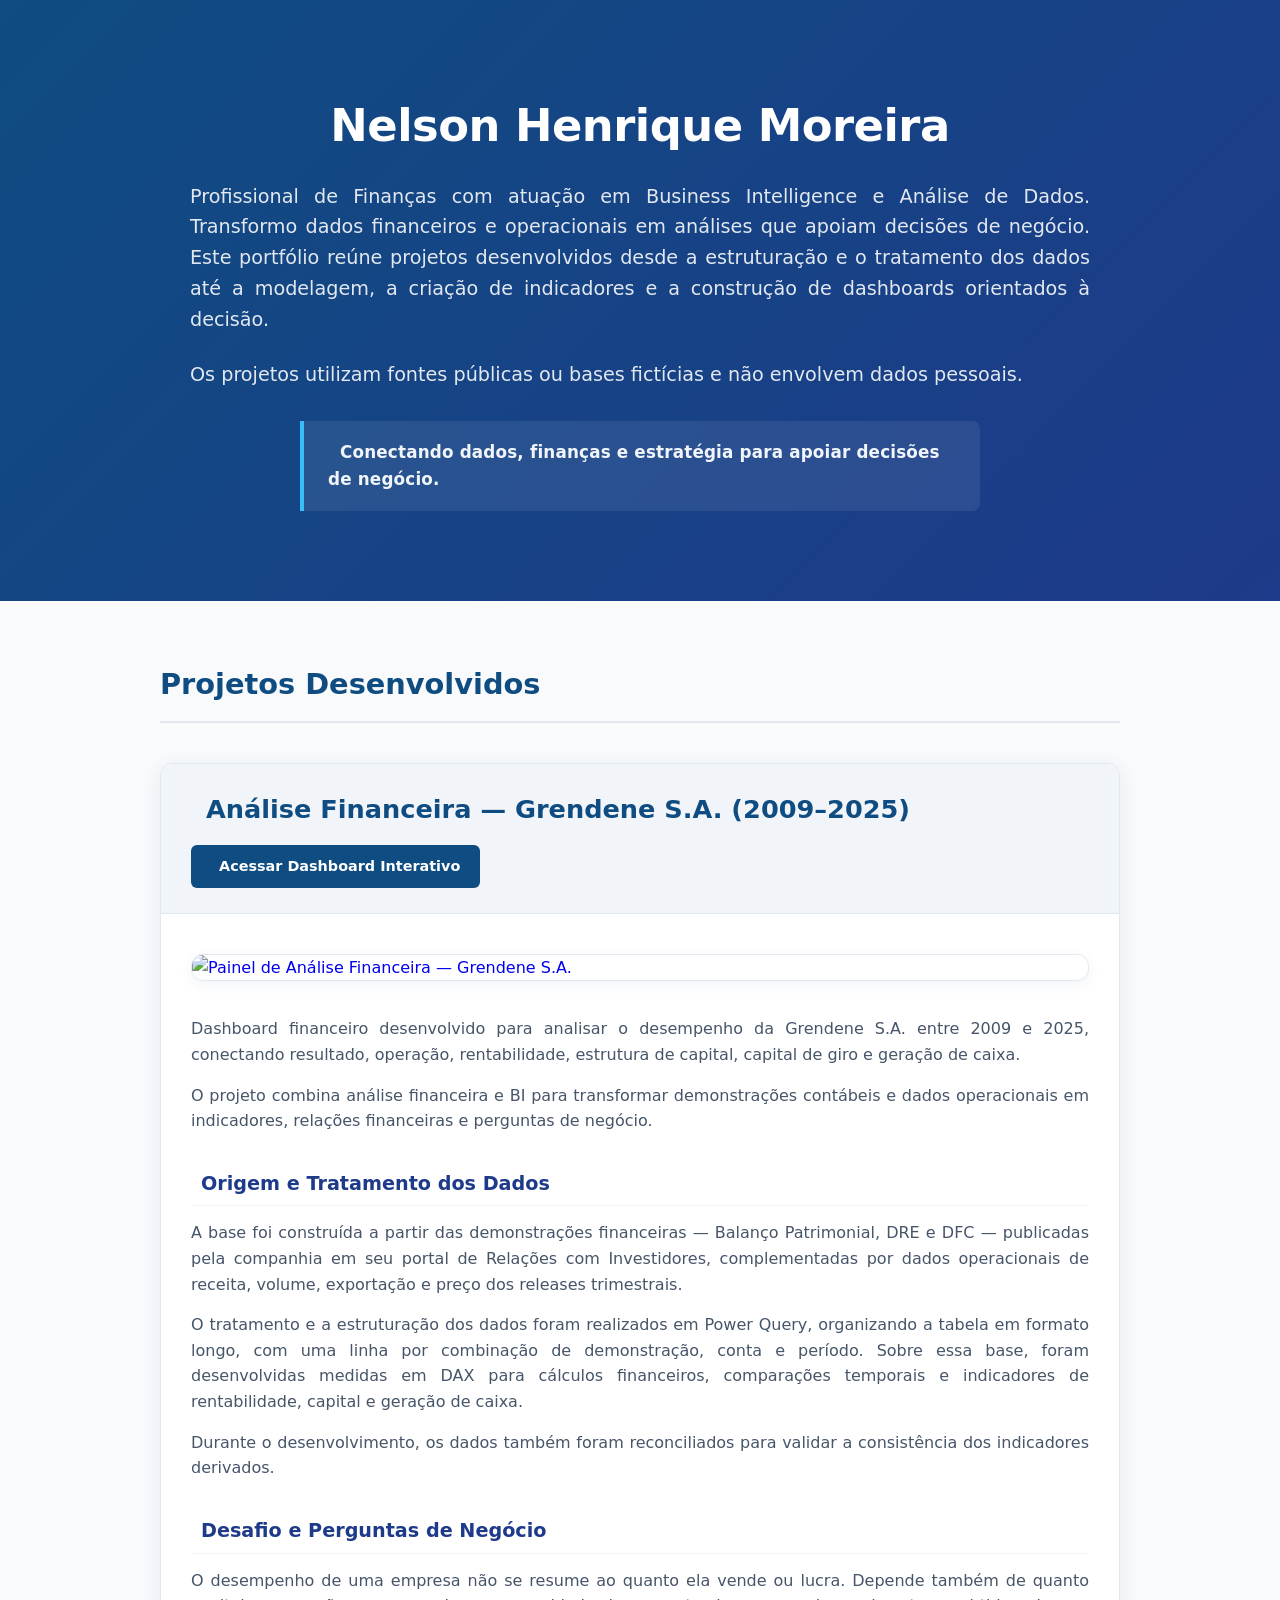
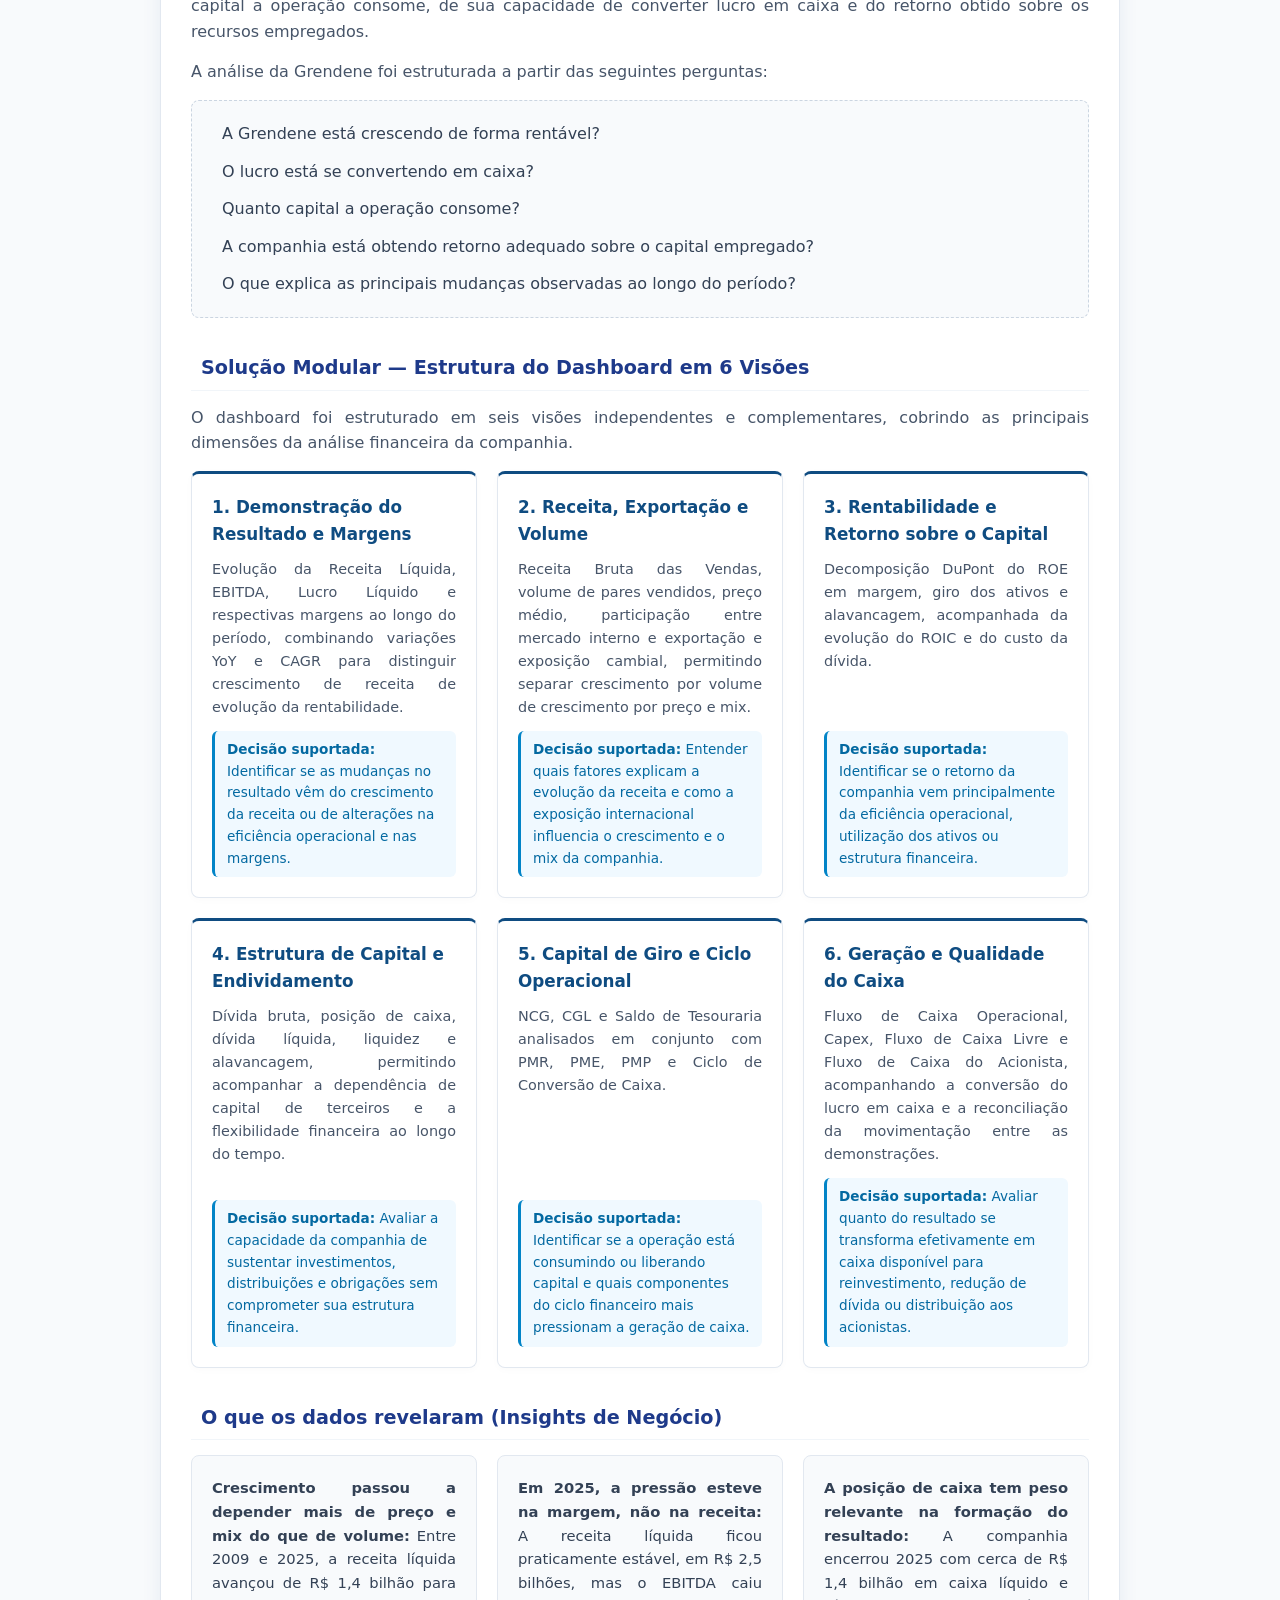
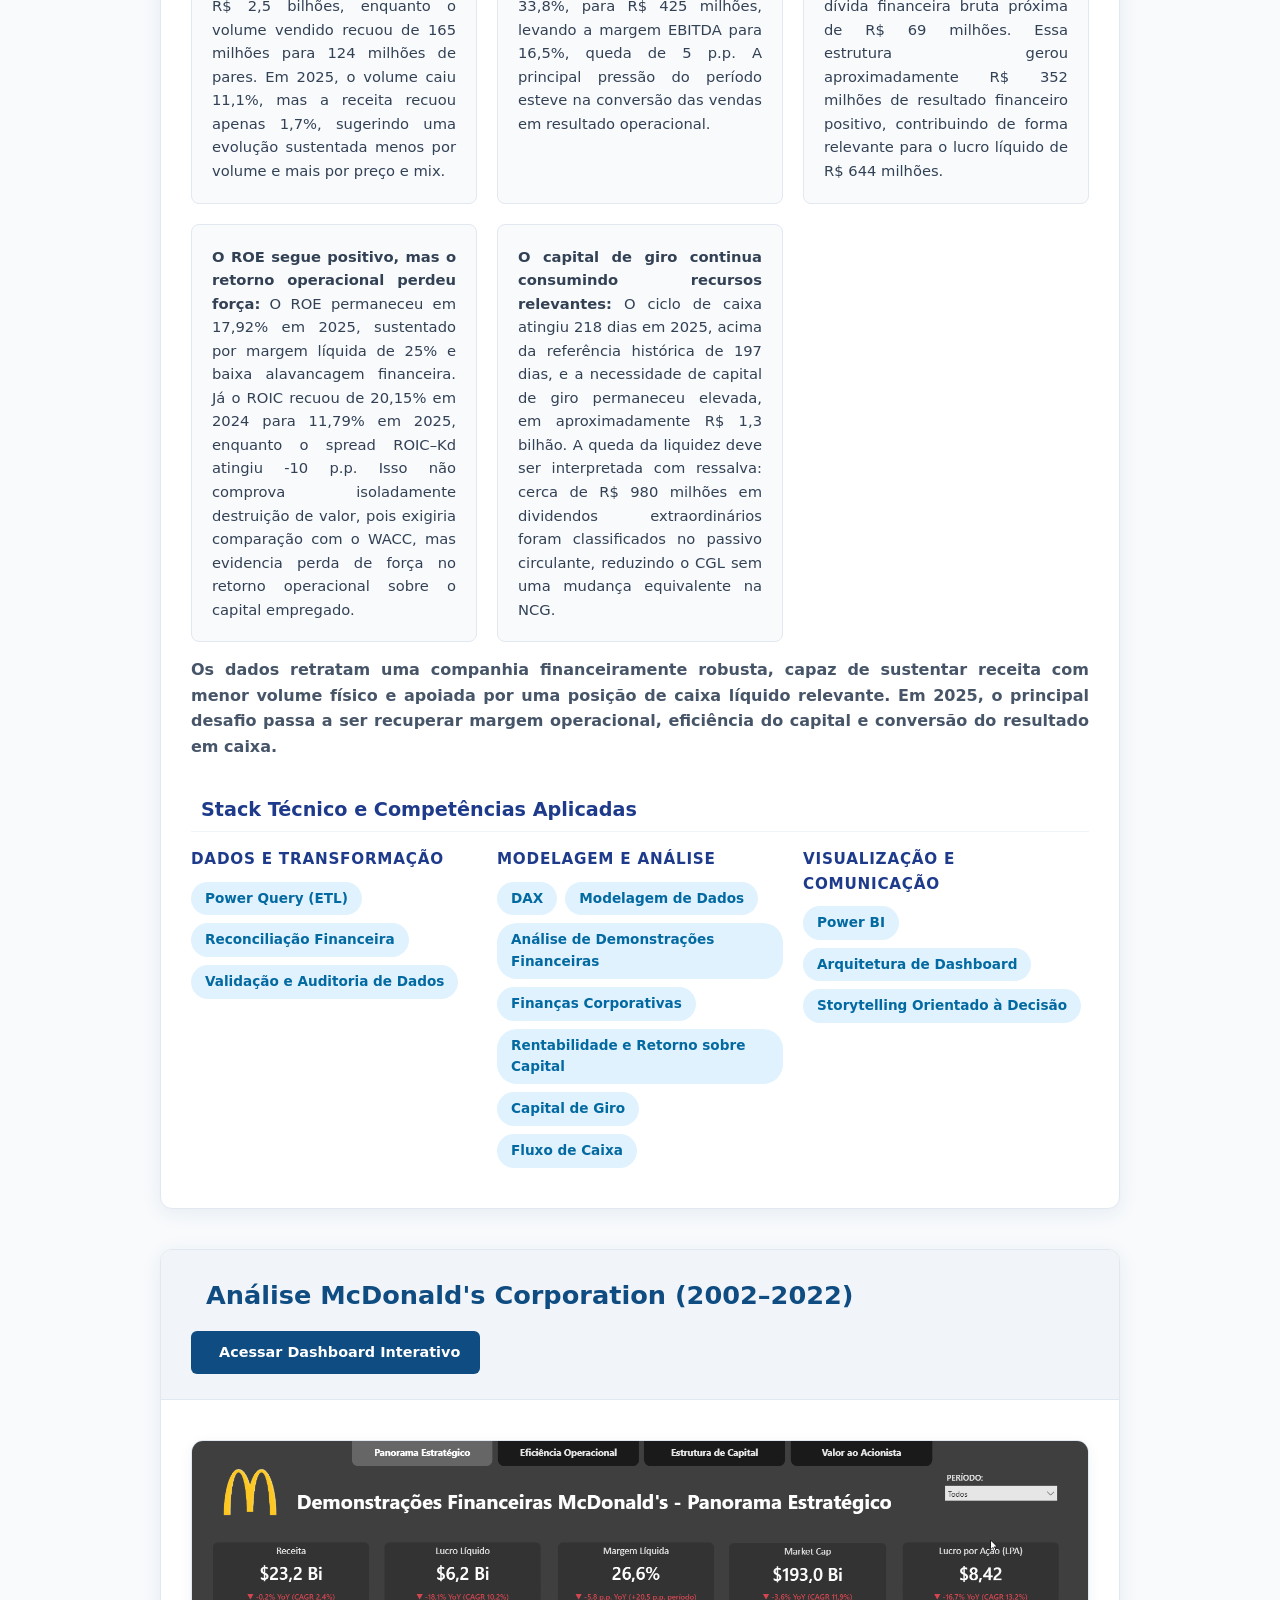
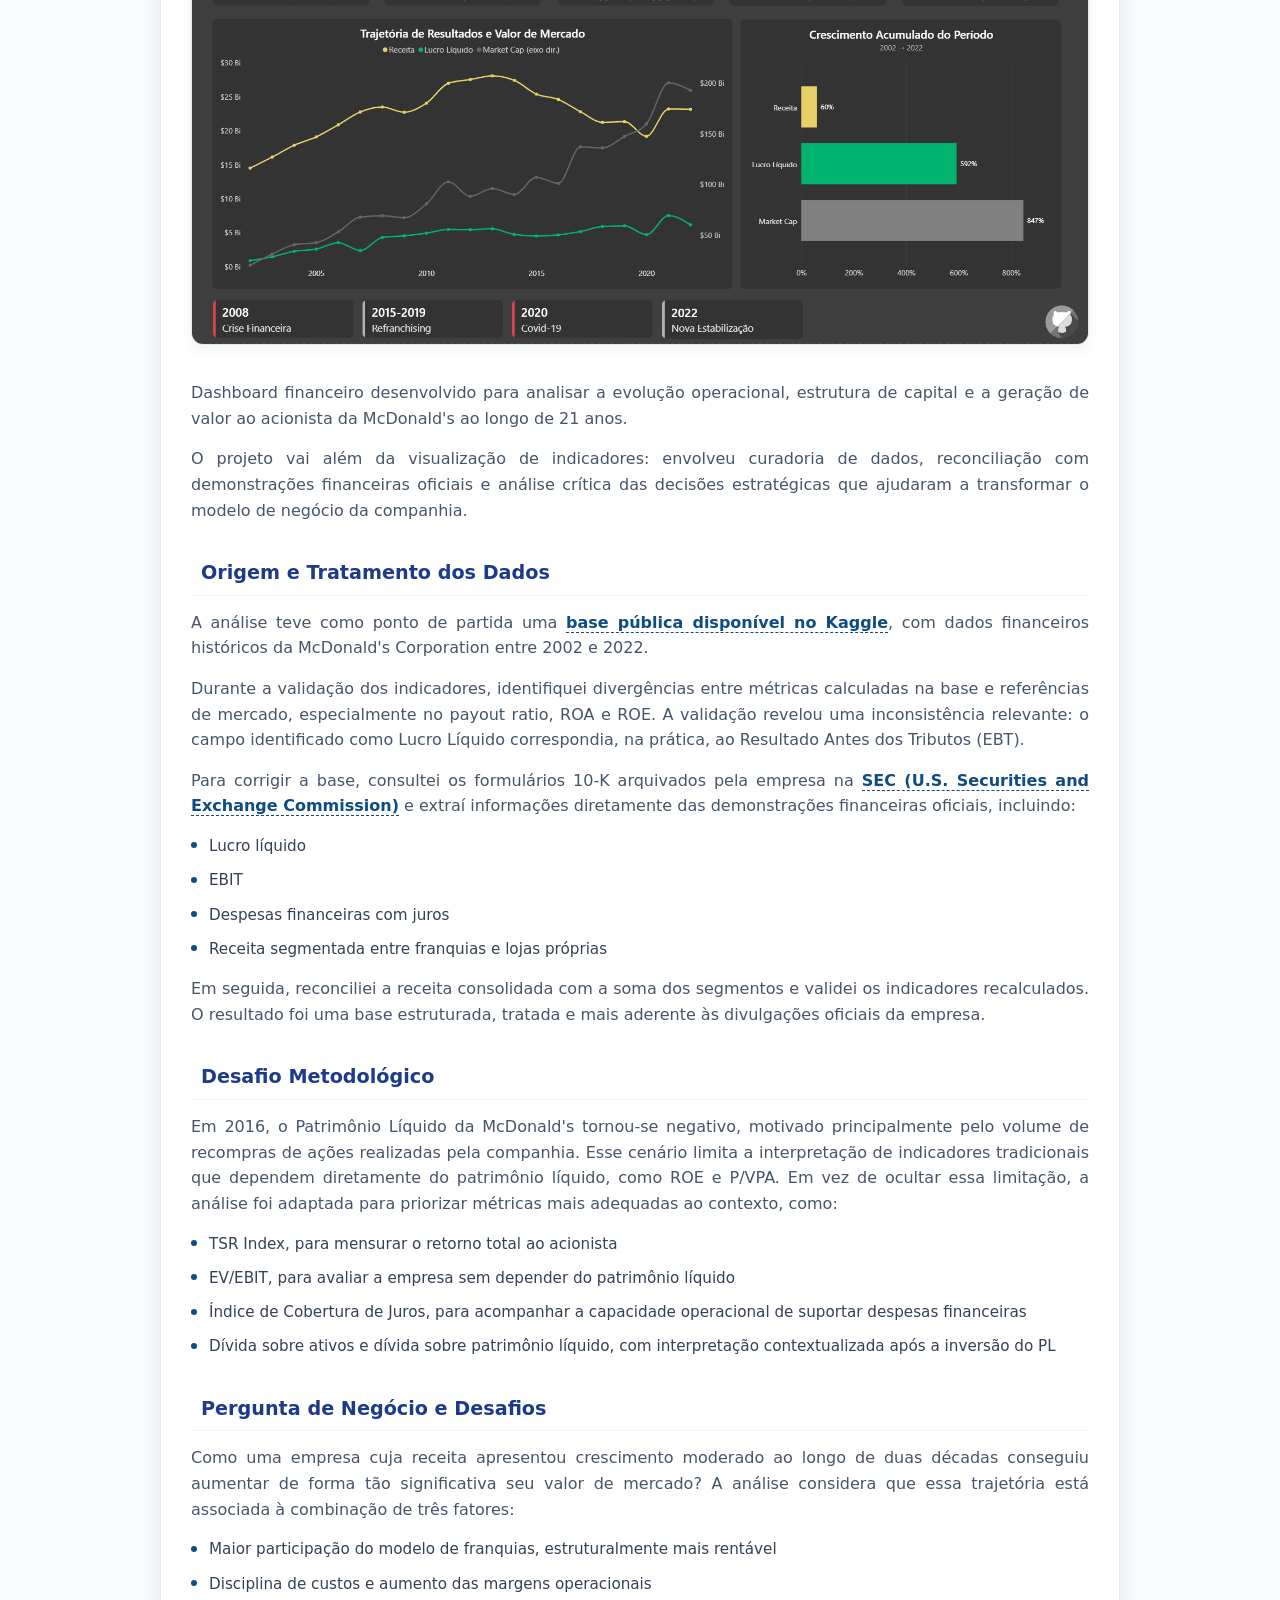
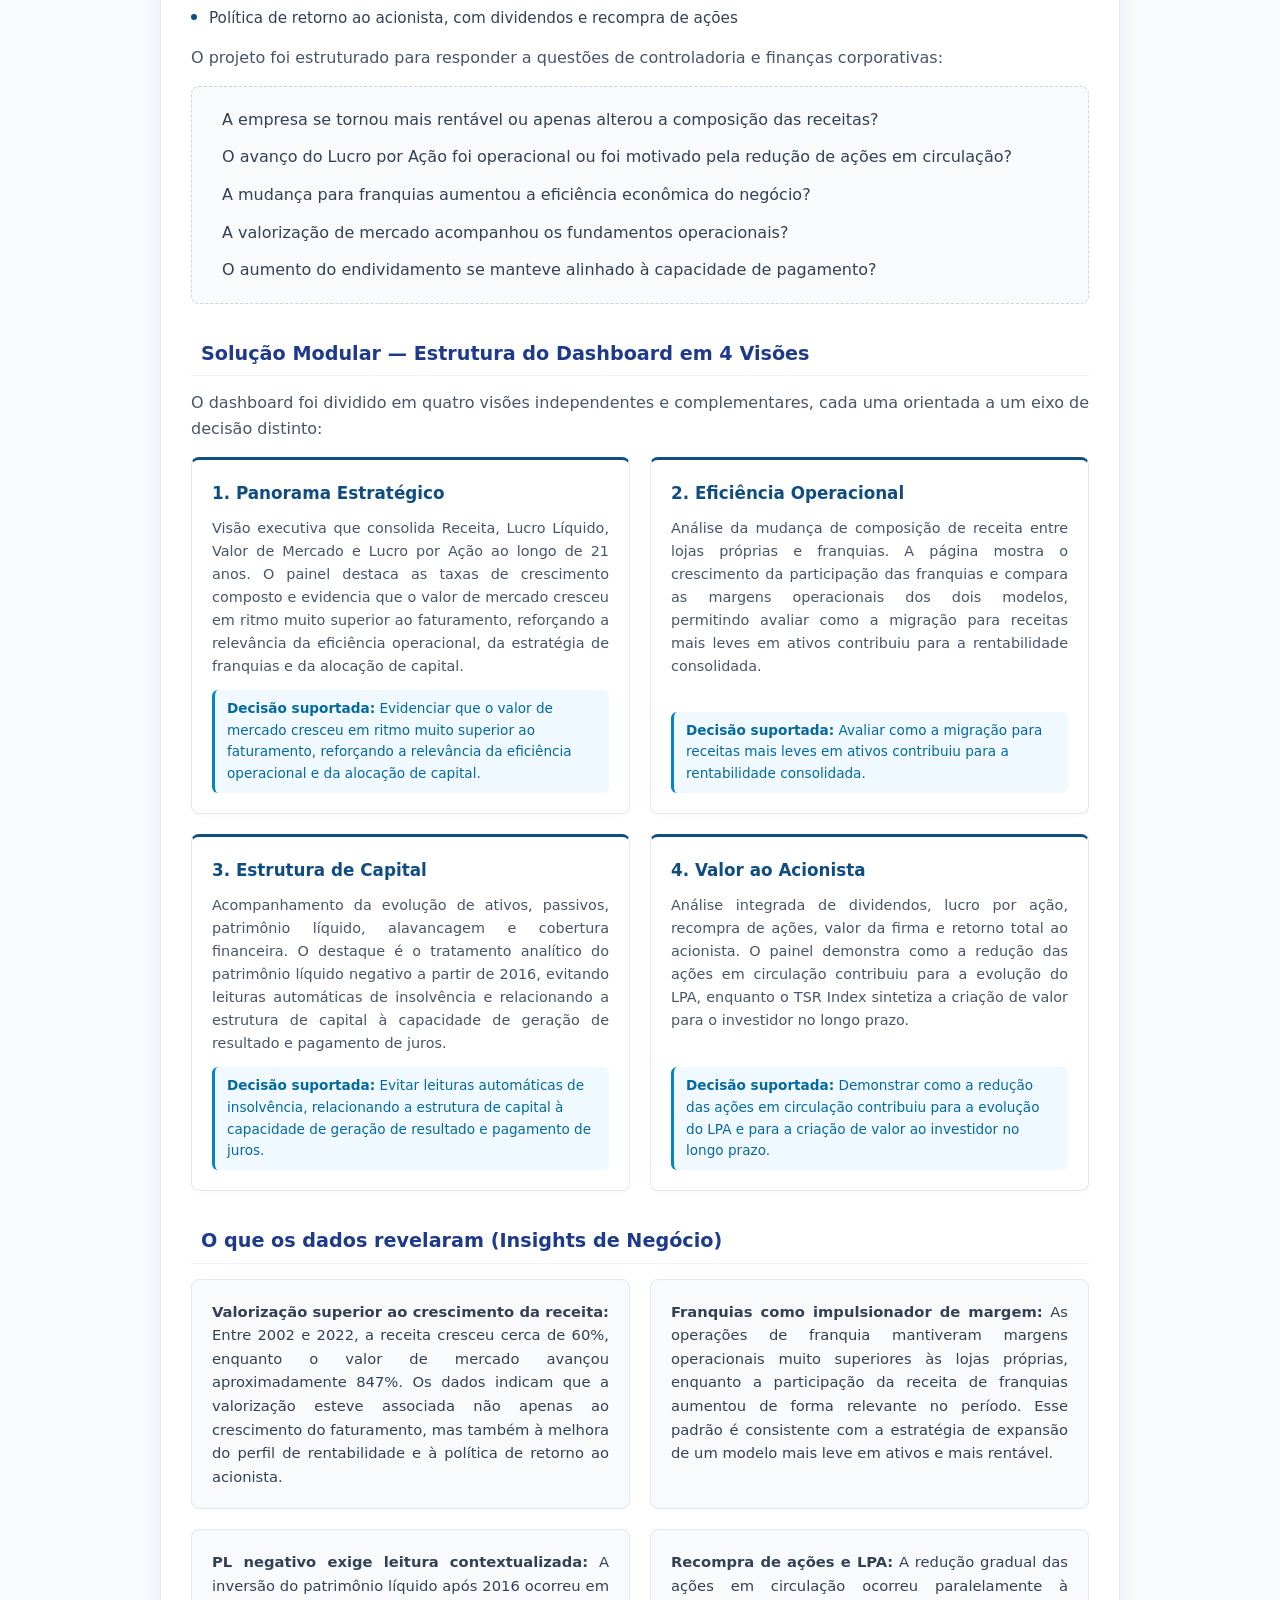
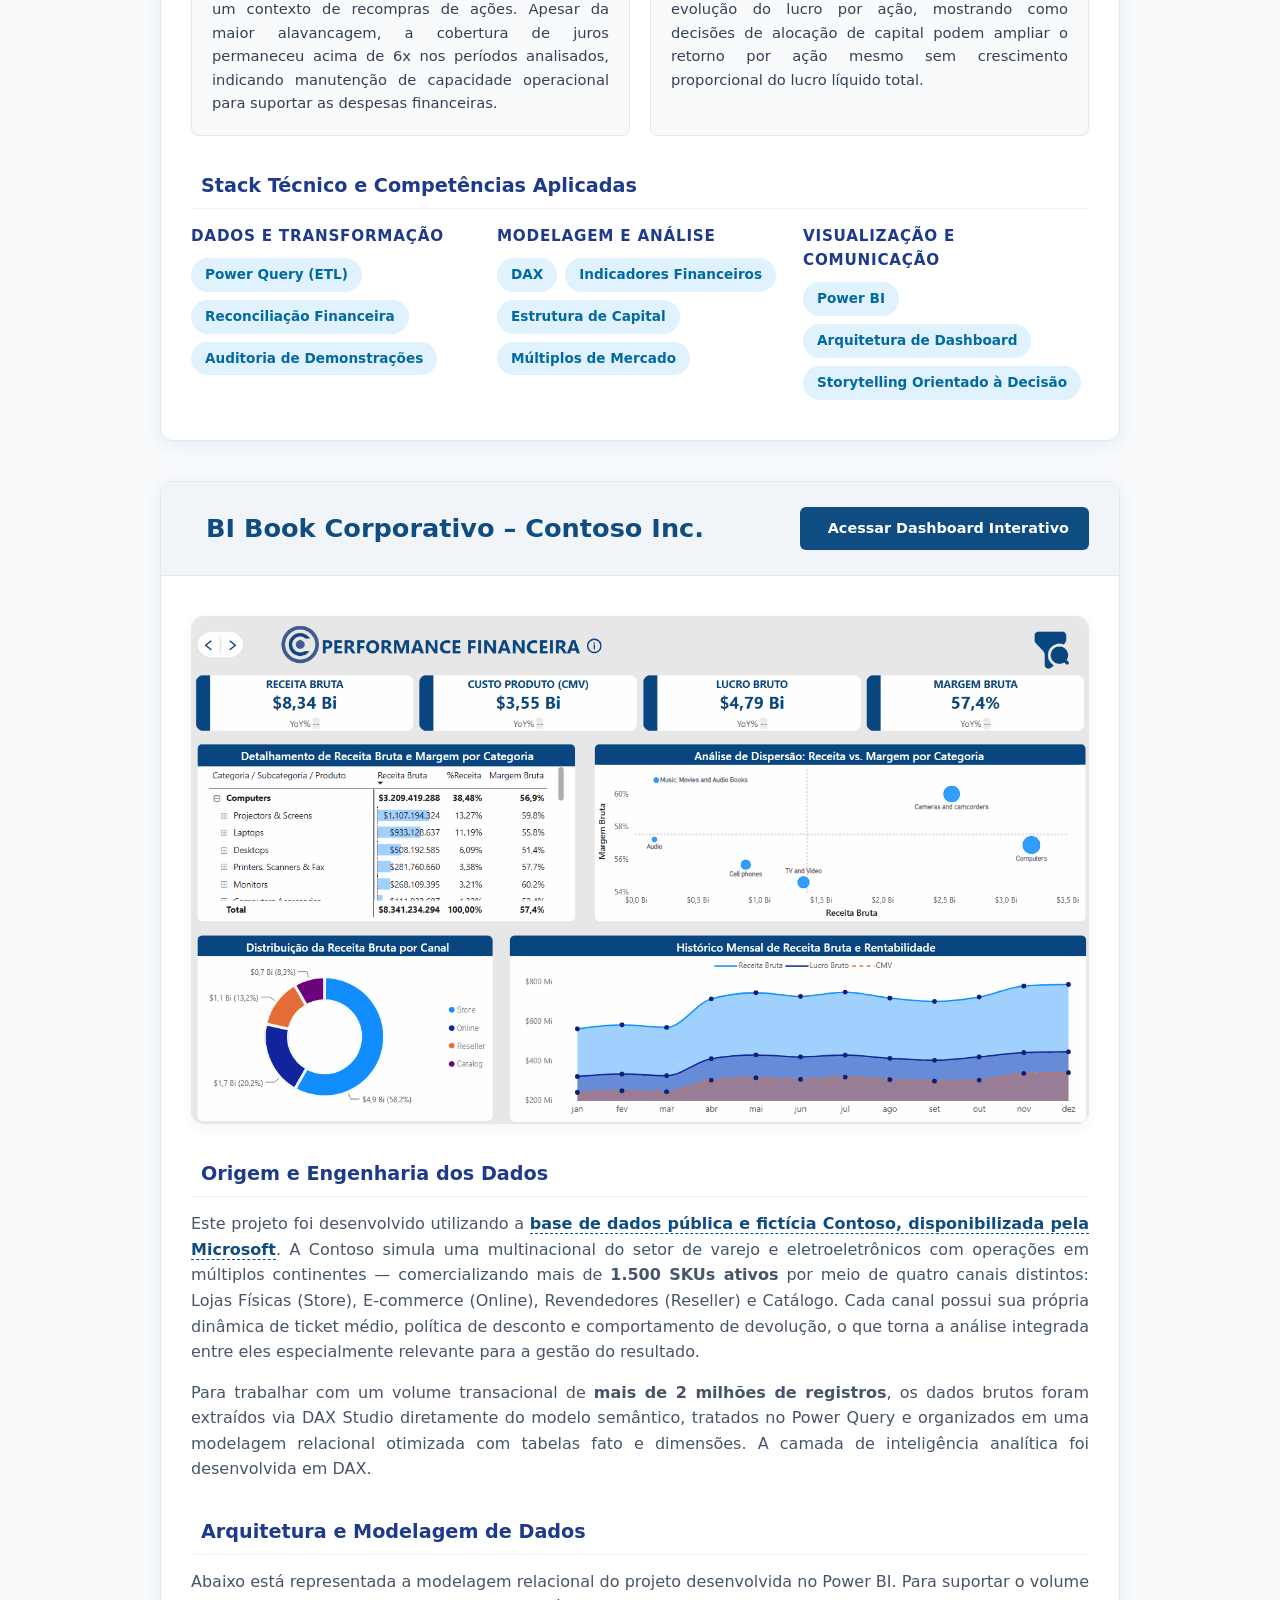
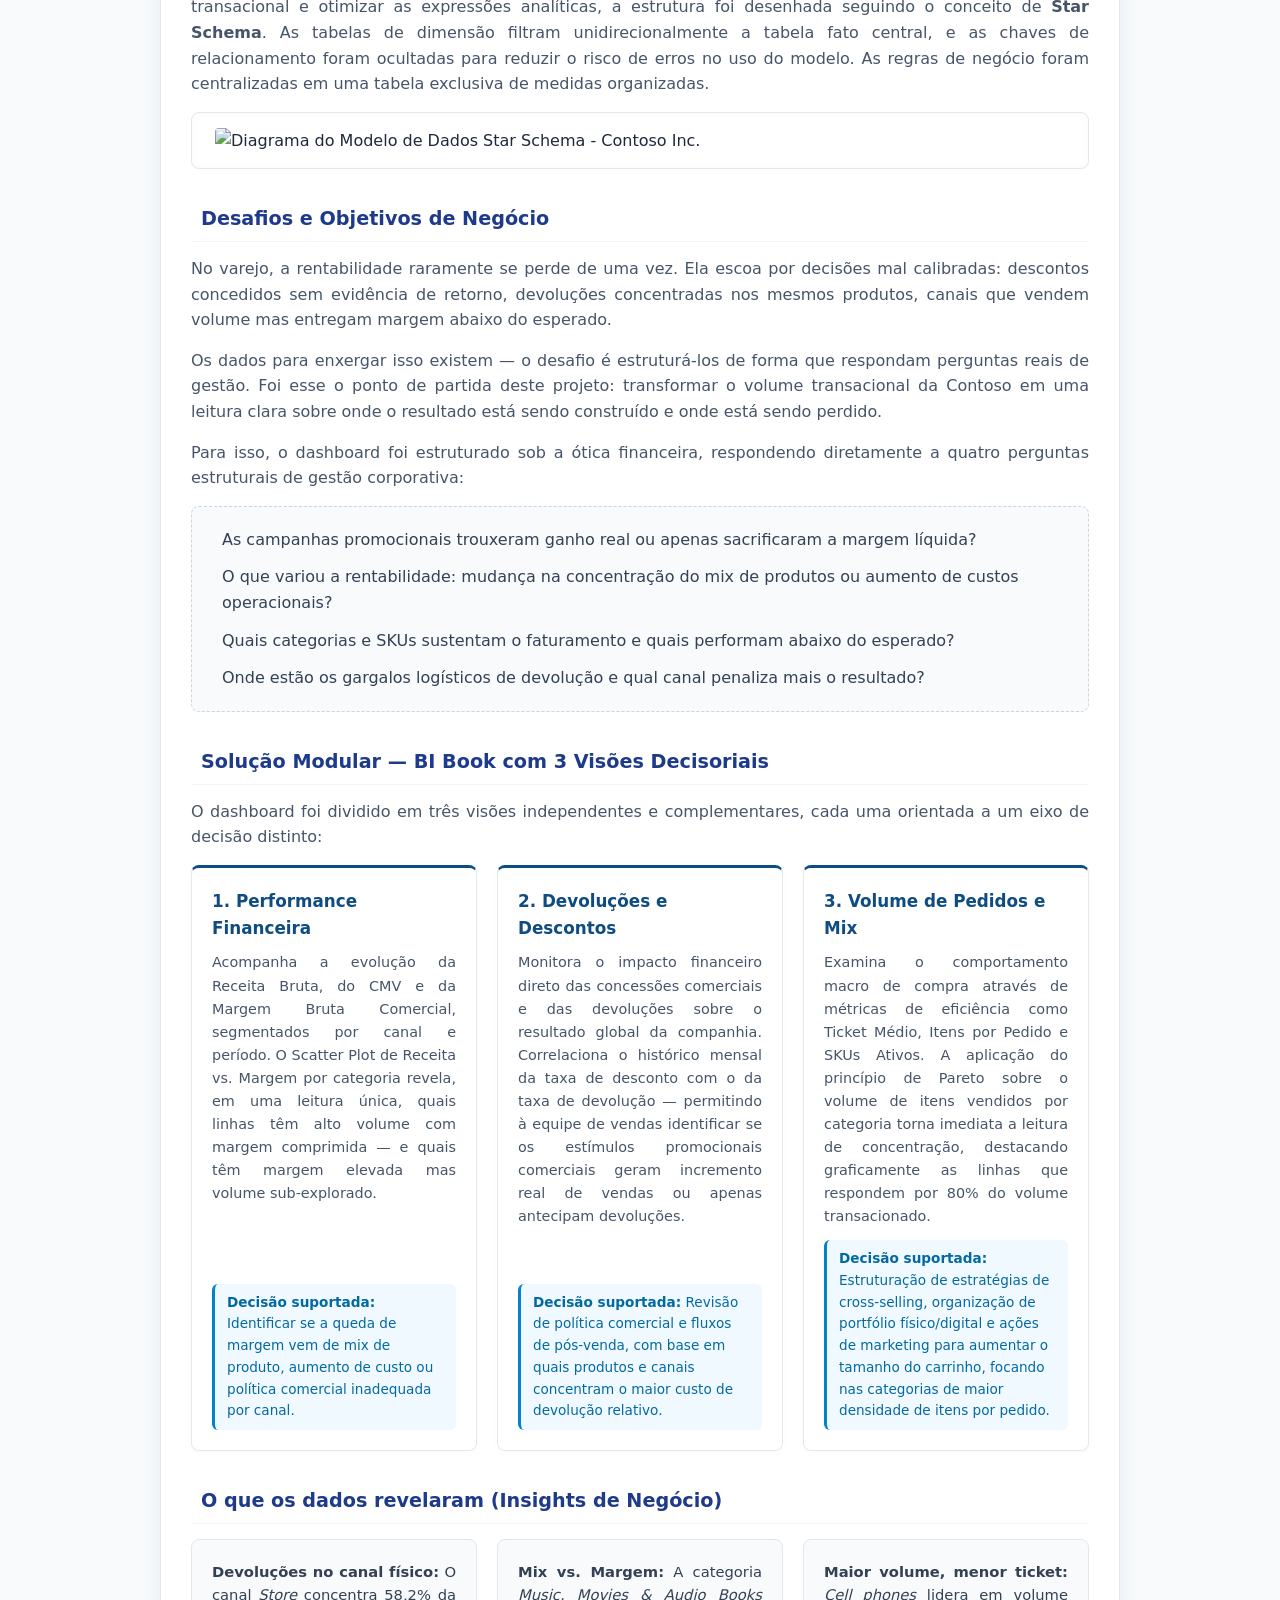
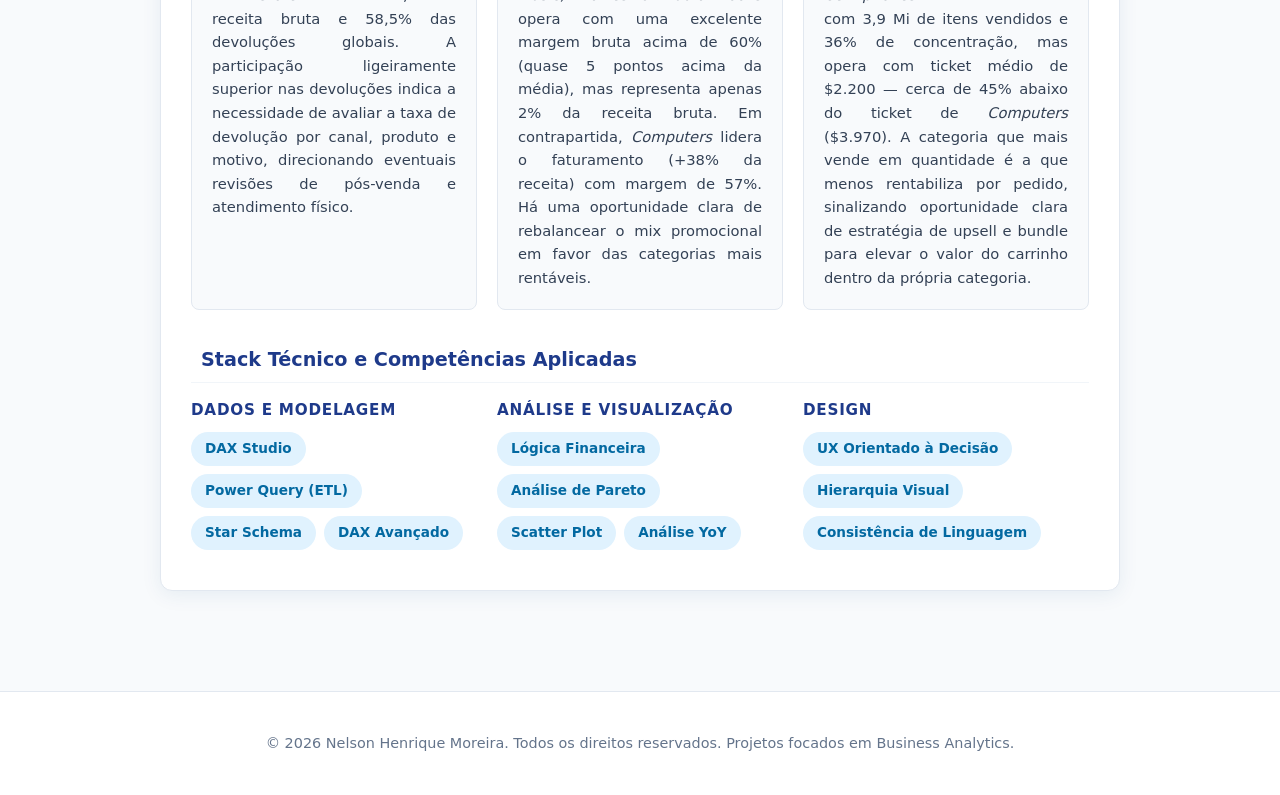
==== commit 3d0346f5: "Update index.html" ====
--- a/index.html
+++ b/index.html
@@ -600,7 +600,7 @@
                     <a href="https://app.powerbi.com/view?r=eyJrIjoiM2ExNWI4MTUtZDVkNy00ZTM0LWFjMDYtN2I0MmMyNWZkNzQwIiwidCI6IjY1OWNlMmI4LTA3MTQtNDE5OC04YzM4LWRjOWI2MGFhYmI1NyJ9" target="_blank" rel="noopener noreferrer">
                         <div class="main-hd-card">
                             <div class="hd-img-container">
-                                <img src="contoso_sales.gif" alt="Painel de Performance Financeira - Contoso Inc.">
+                                <img src="assets/contoso_sales.gif" alt="Painel de Performance Financeira - Contoso Inc.">
                             </div>
                         </div>
                     </a>
@@ -762,7 +762,7 @@
             <a href="https://app.powerbi.com/view?r=eyJrIjoiYzQ3NmFiMWMtOTNlYi00YjMwLWFmZTYtZDk0MGZkOGU0ZDg2IiwidCI6IjY1OWNlMmI4LTA3MTQtNDE5OC04YzM4LWRjOWI2MGFhYmI1NyJ9" target="_blank" rel="noopener noreferrer">
                 <div class="main-hd-card">
                     <div class="hd-img-container">
-                        <img src="mcdonalds_dashboard.gif" alt="Painel de Análise Financeira Histórica - McDonald&#39;s Corporation">
+                        <img src="assets/mcdonalds_dashboard.gif" alt="Painel de Análise Financeira Histórica - McDonald&#39;s Corporation">
                     </div>
                 </div>
             </a>
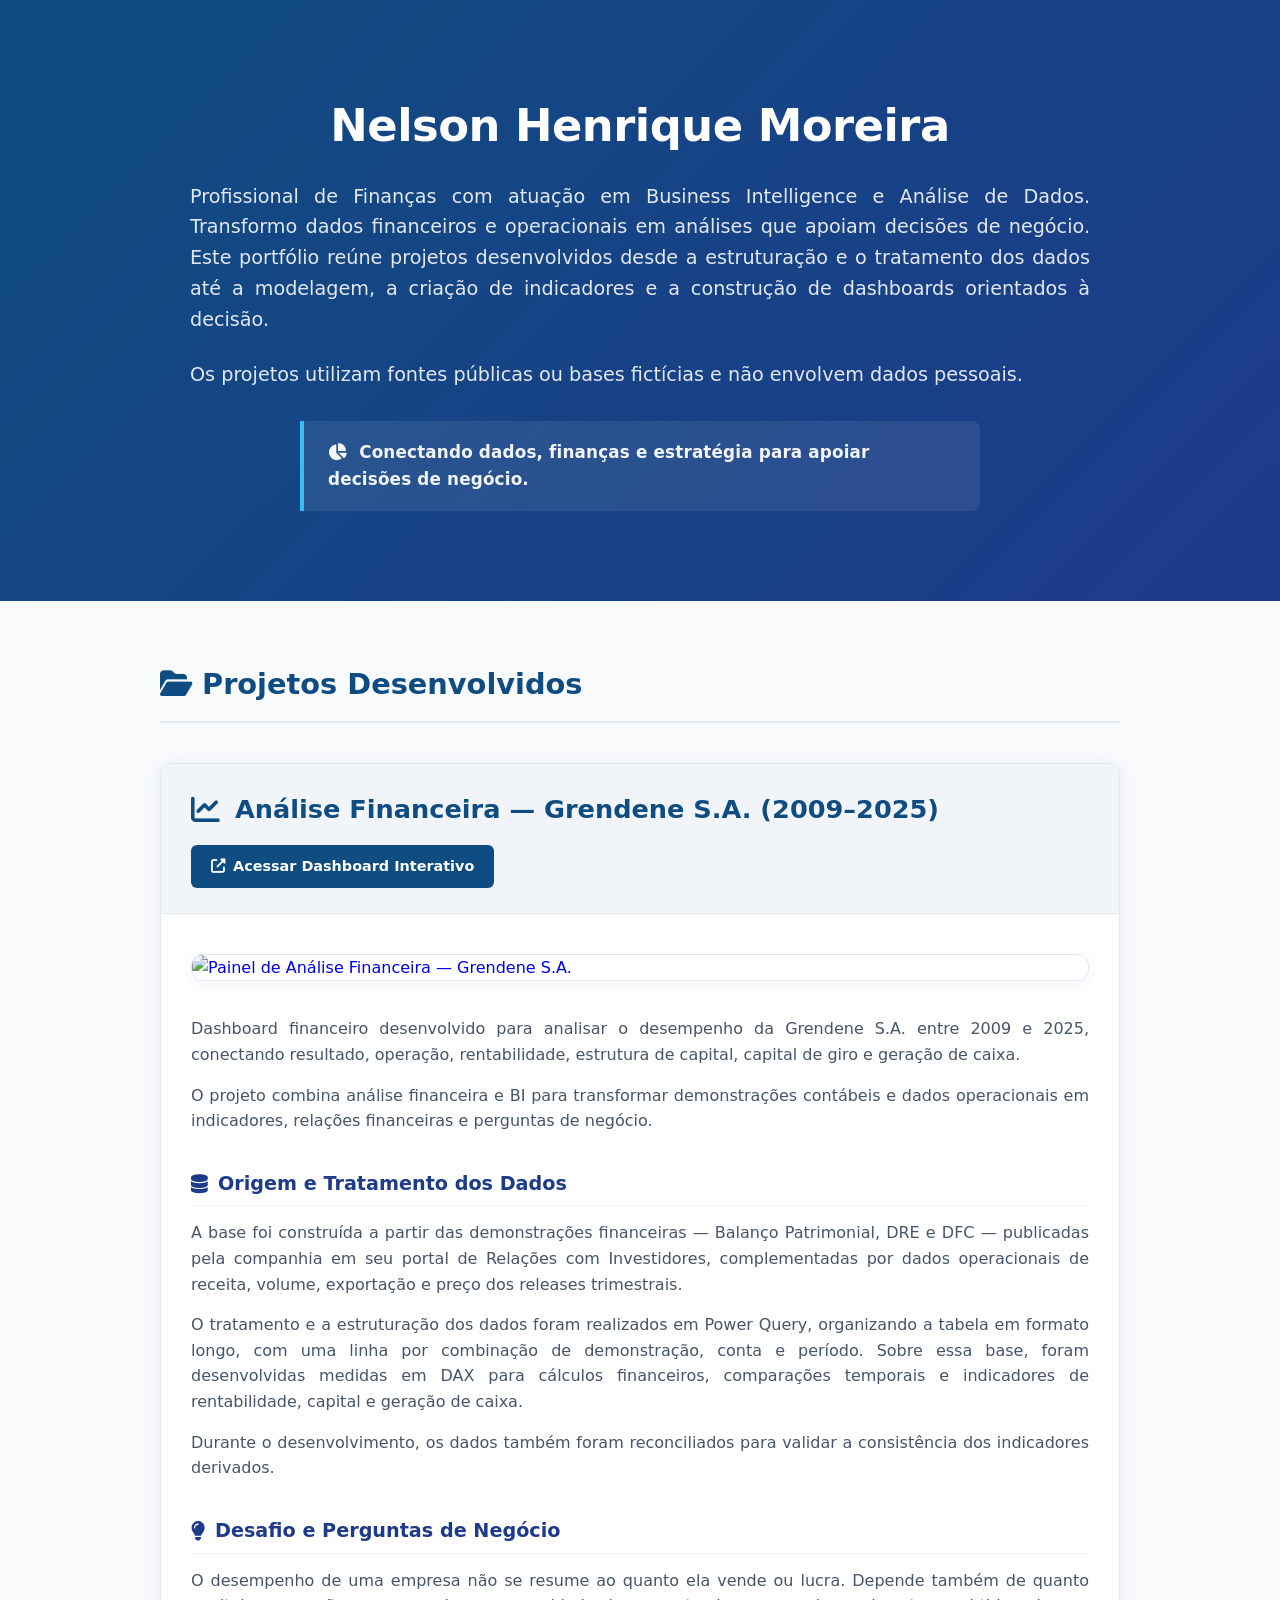
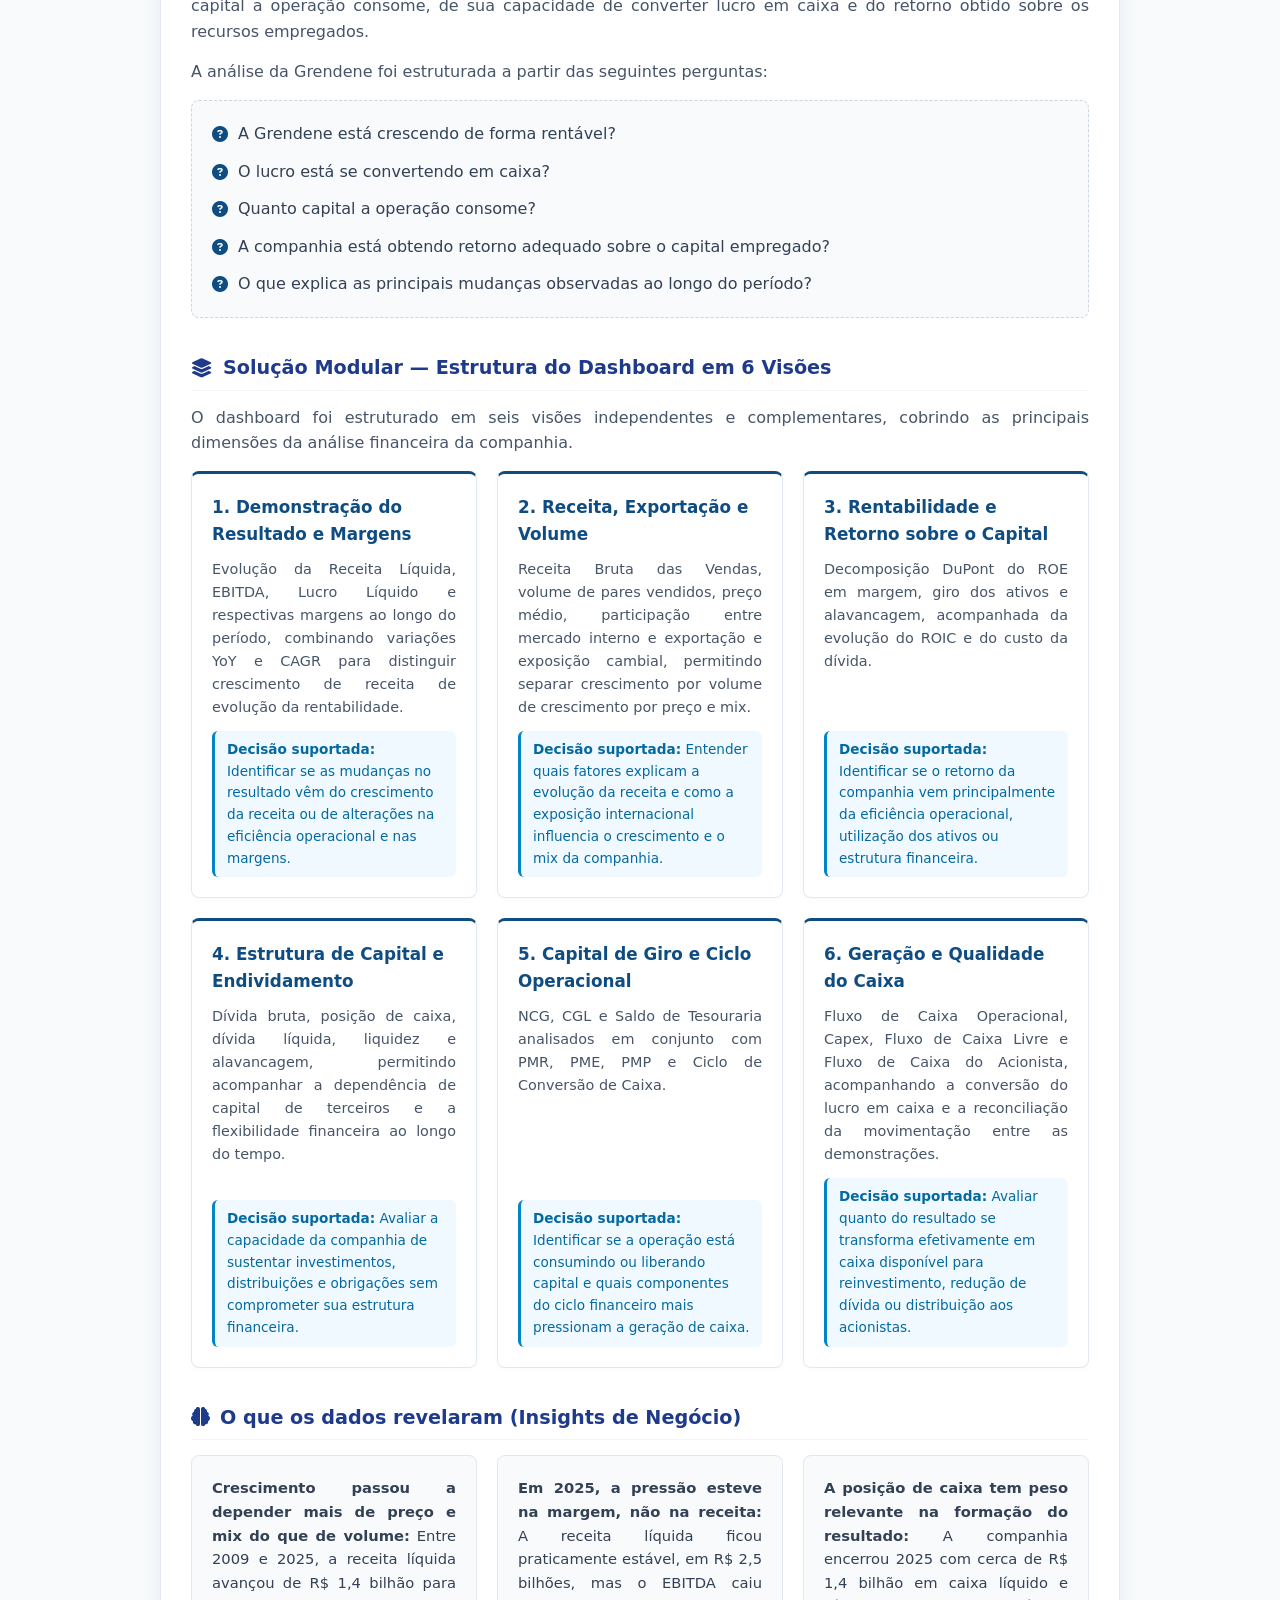
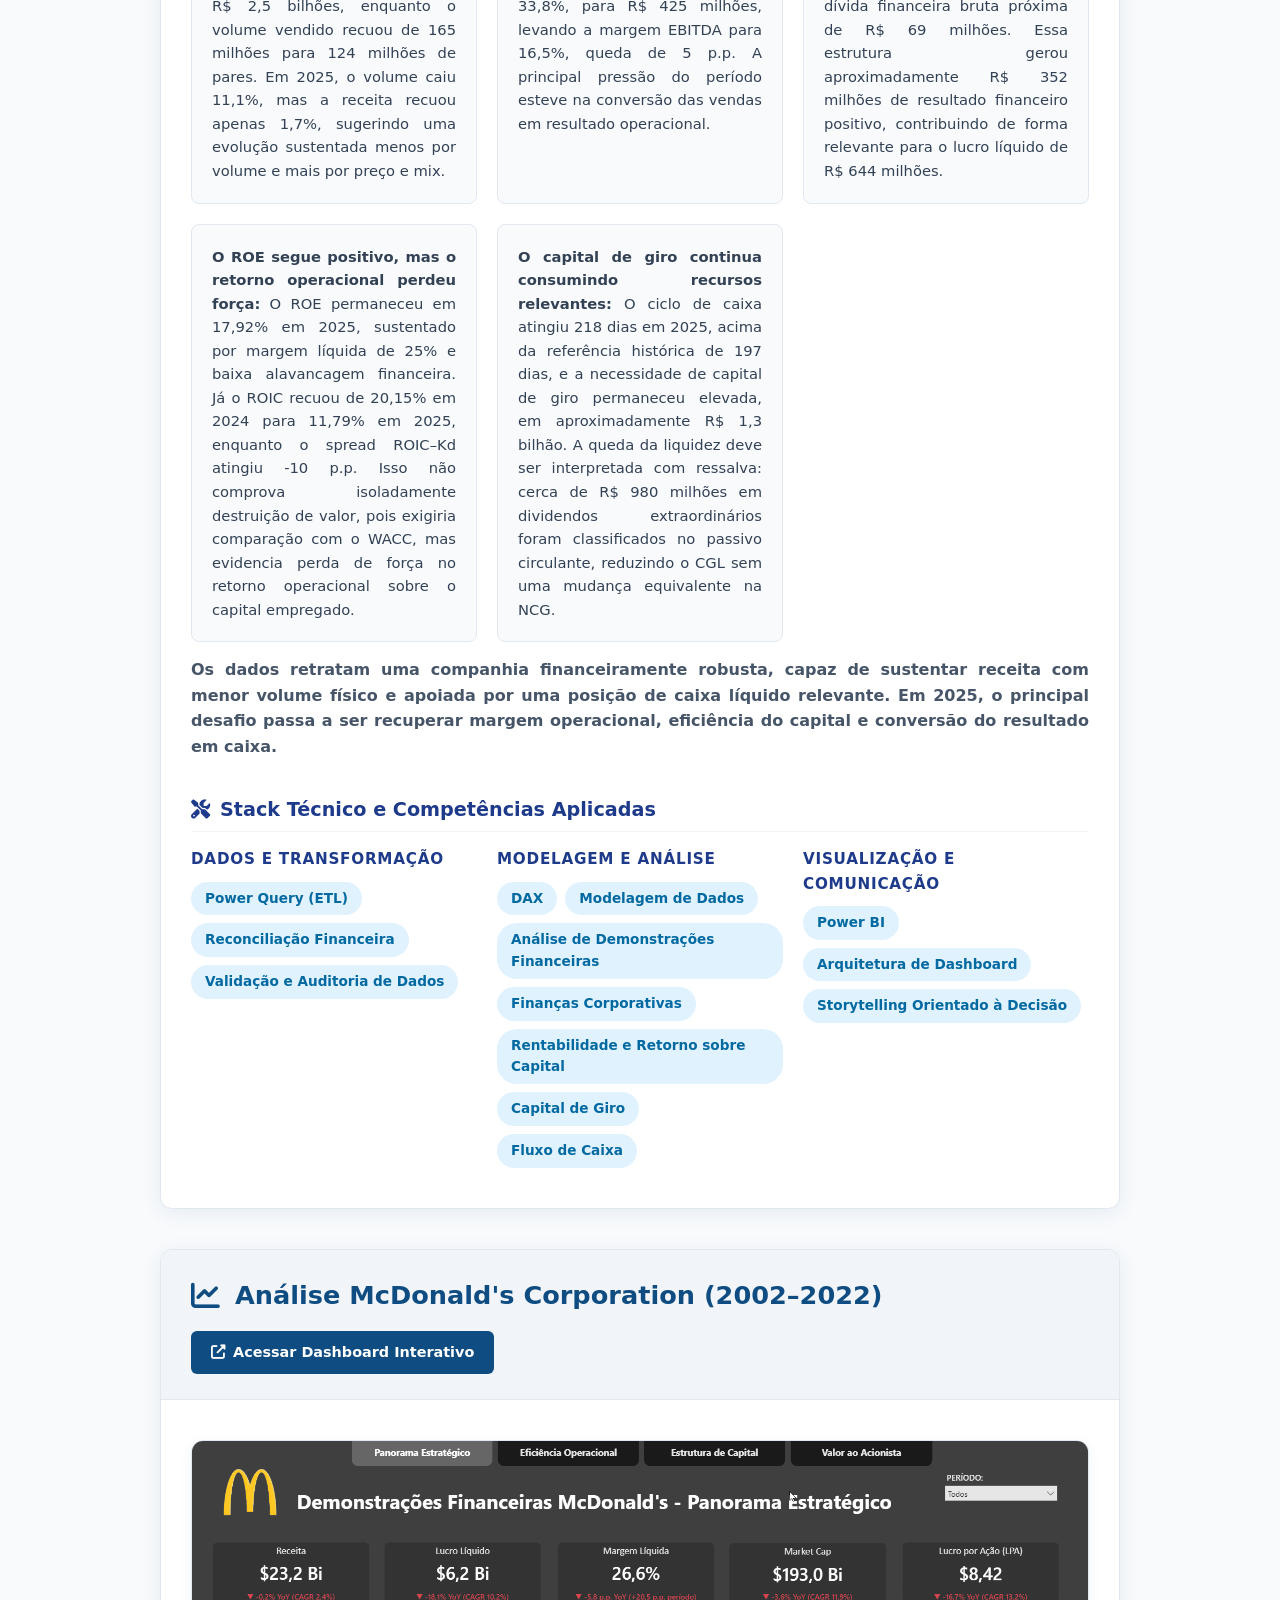
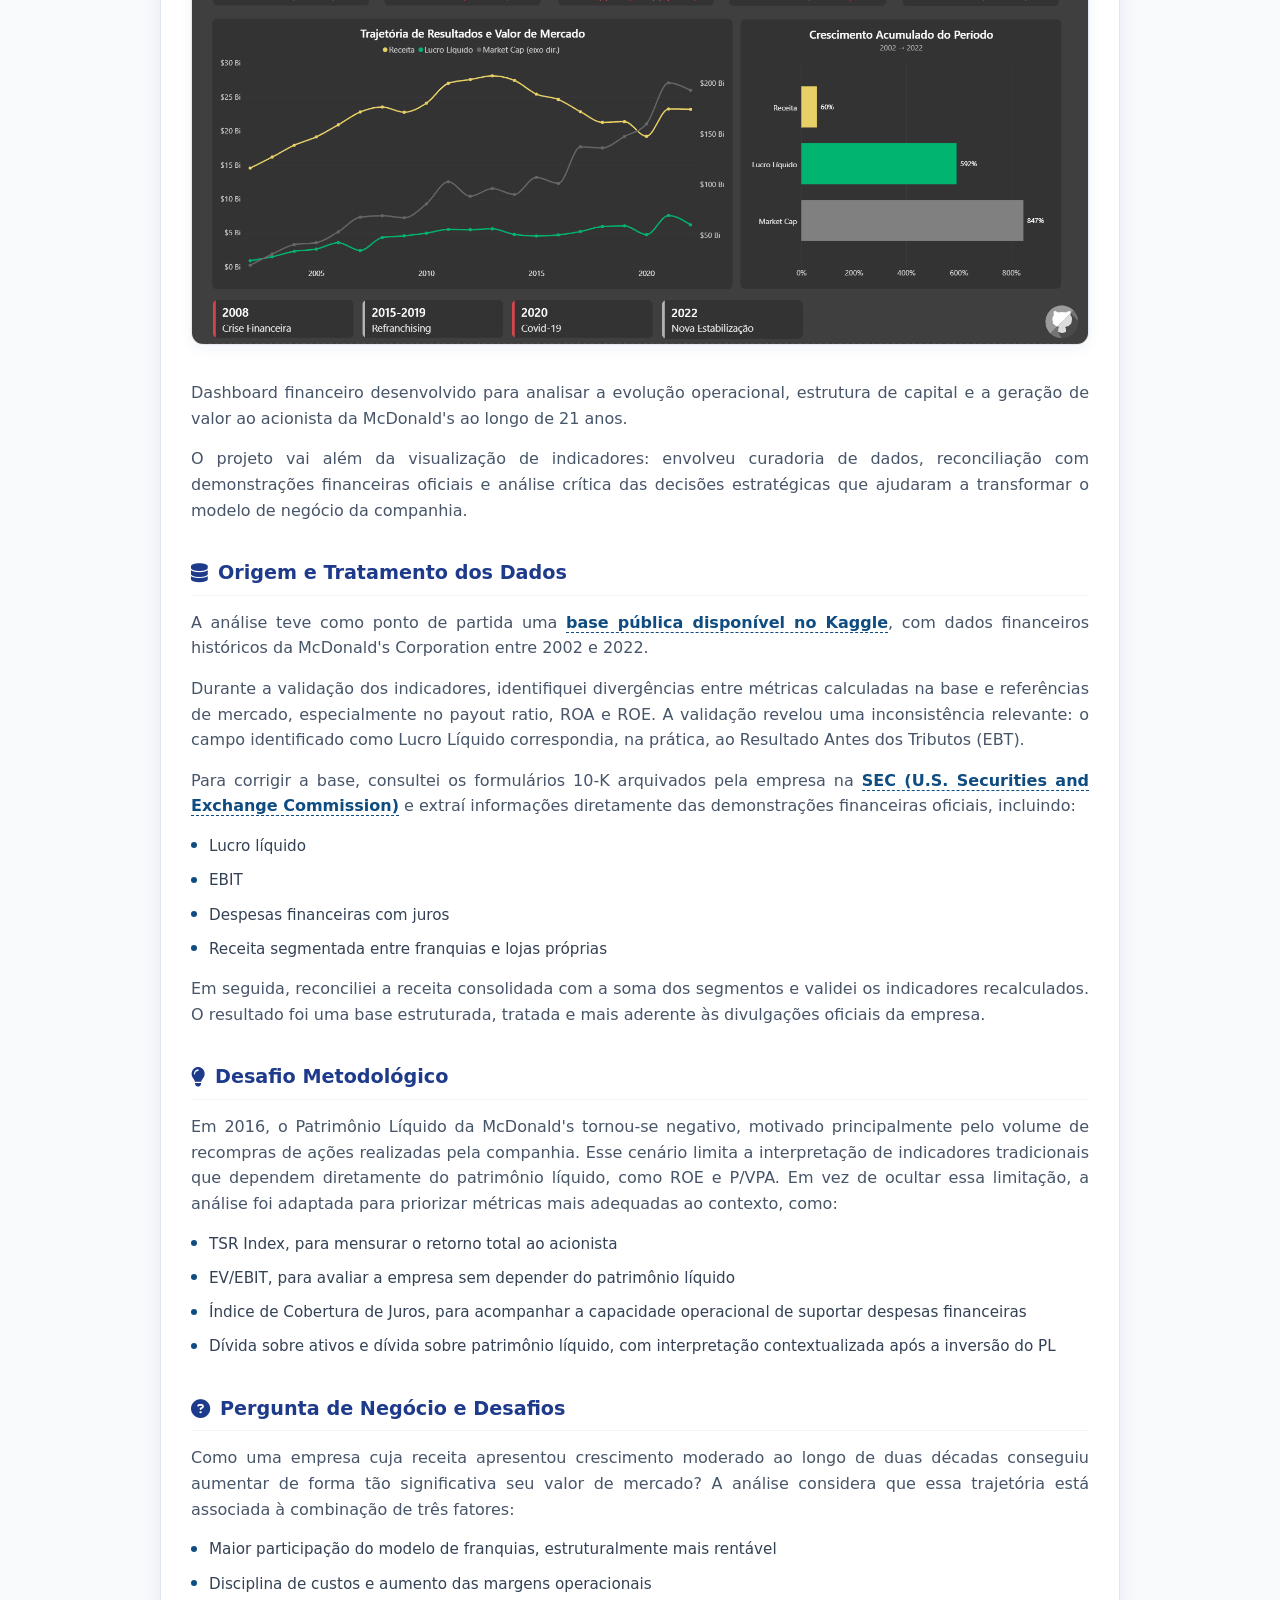
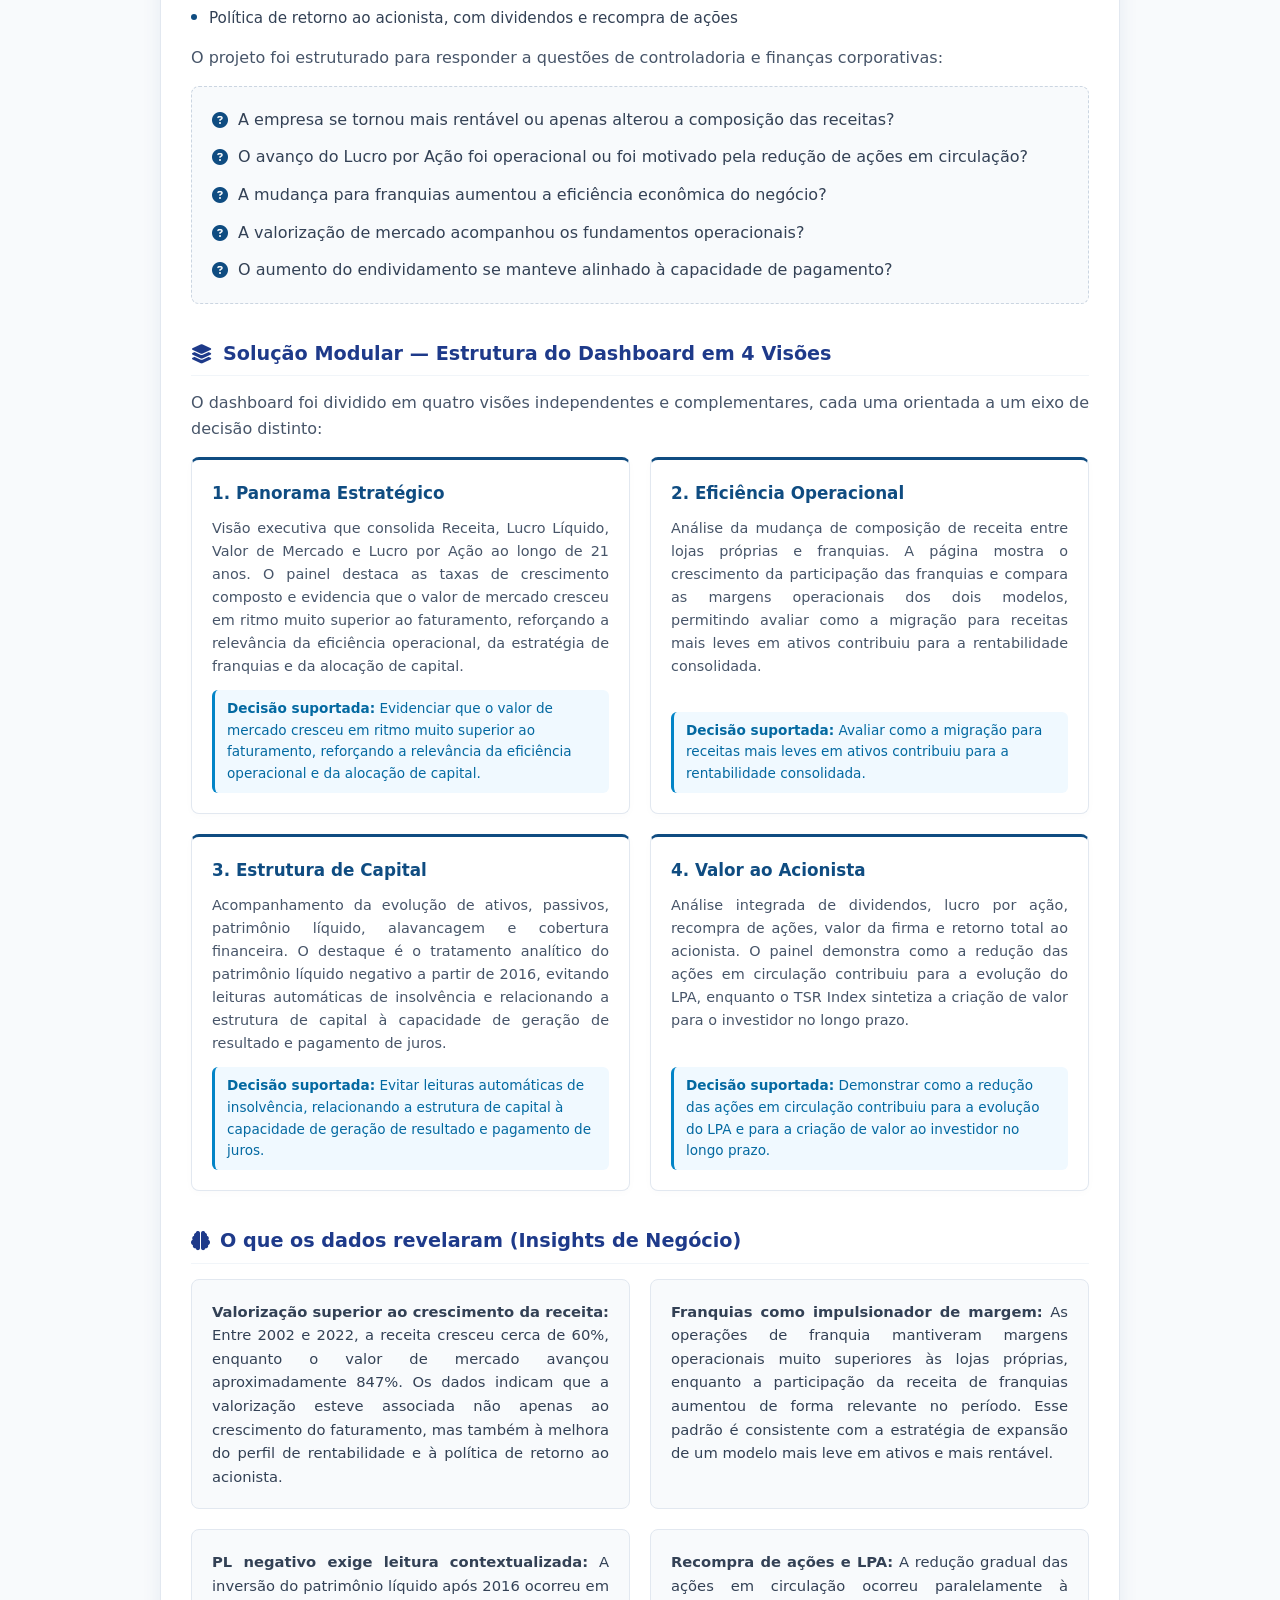
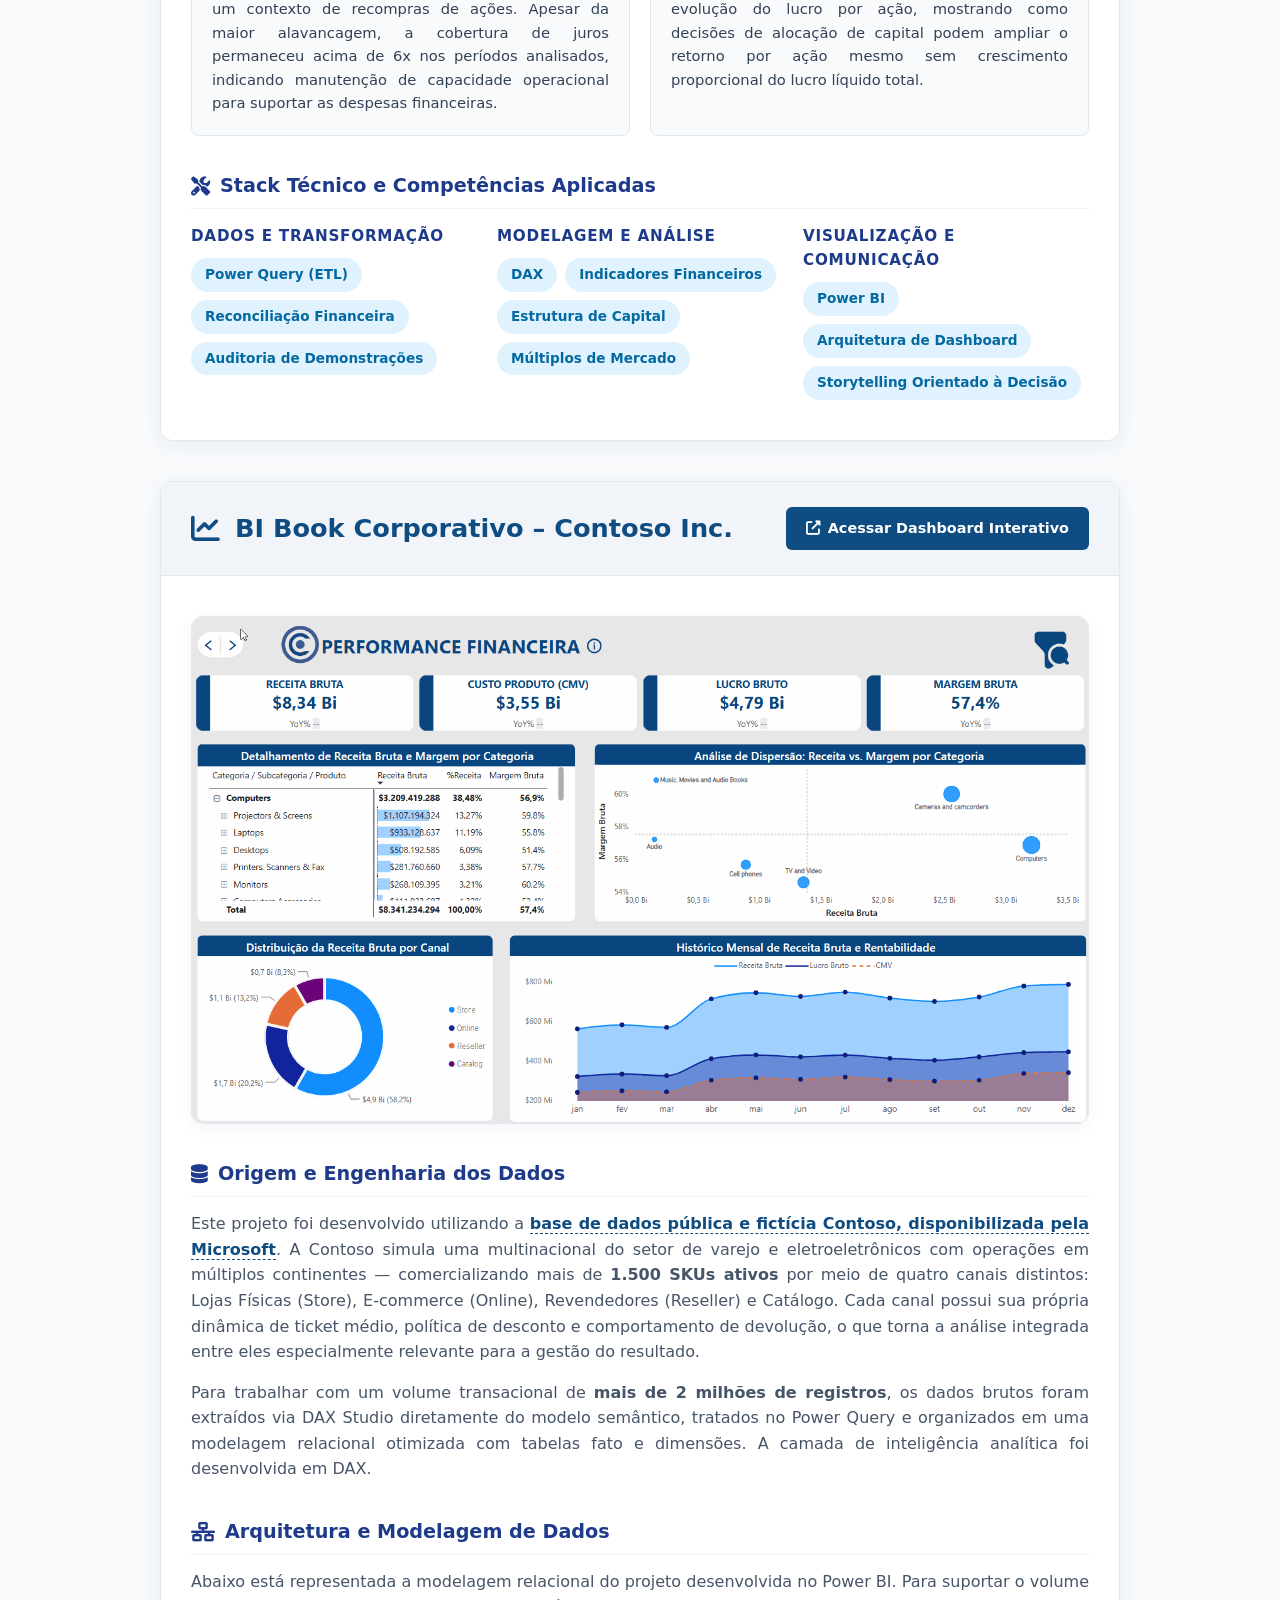
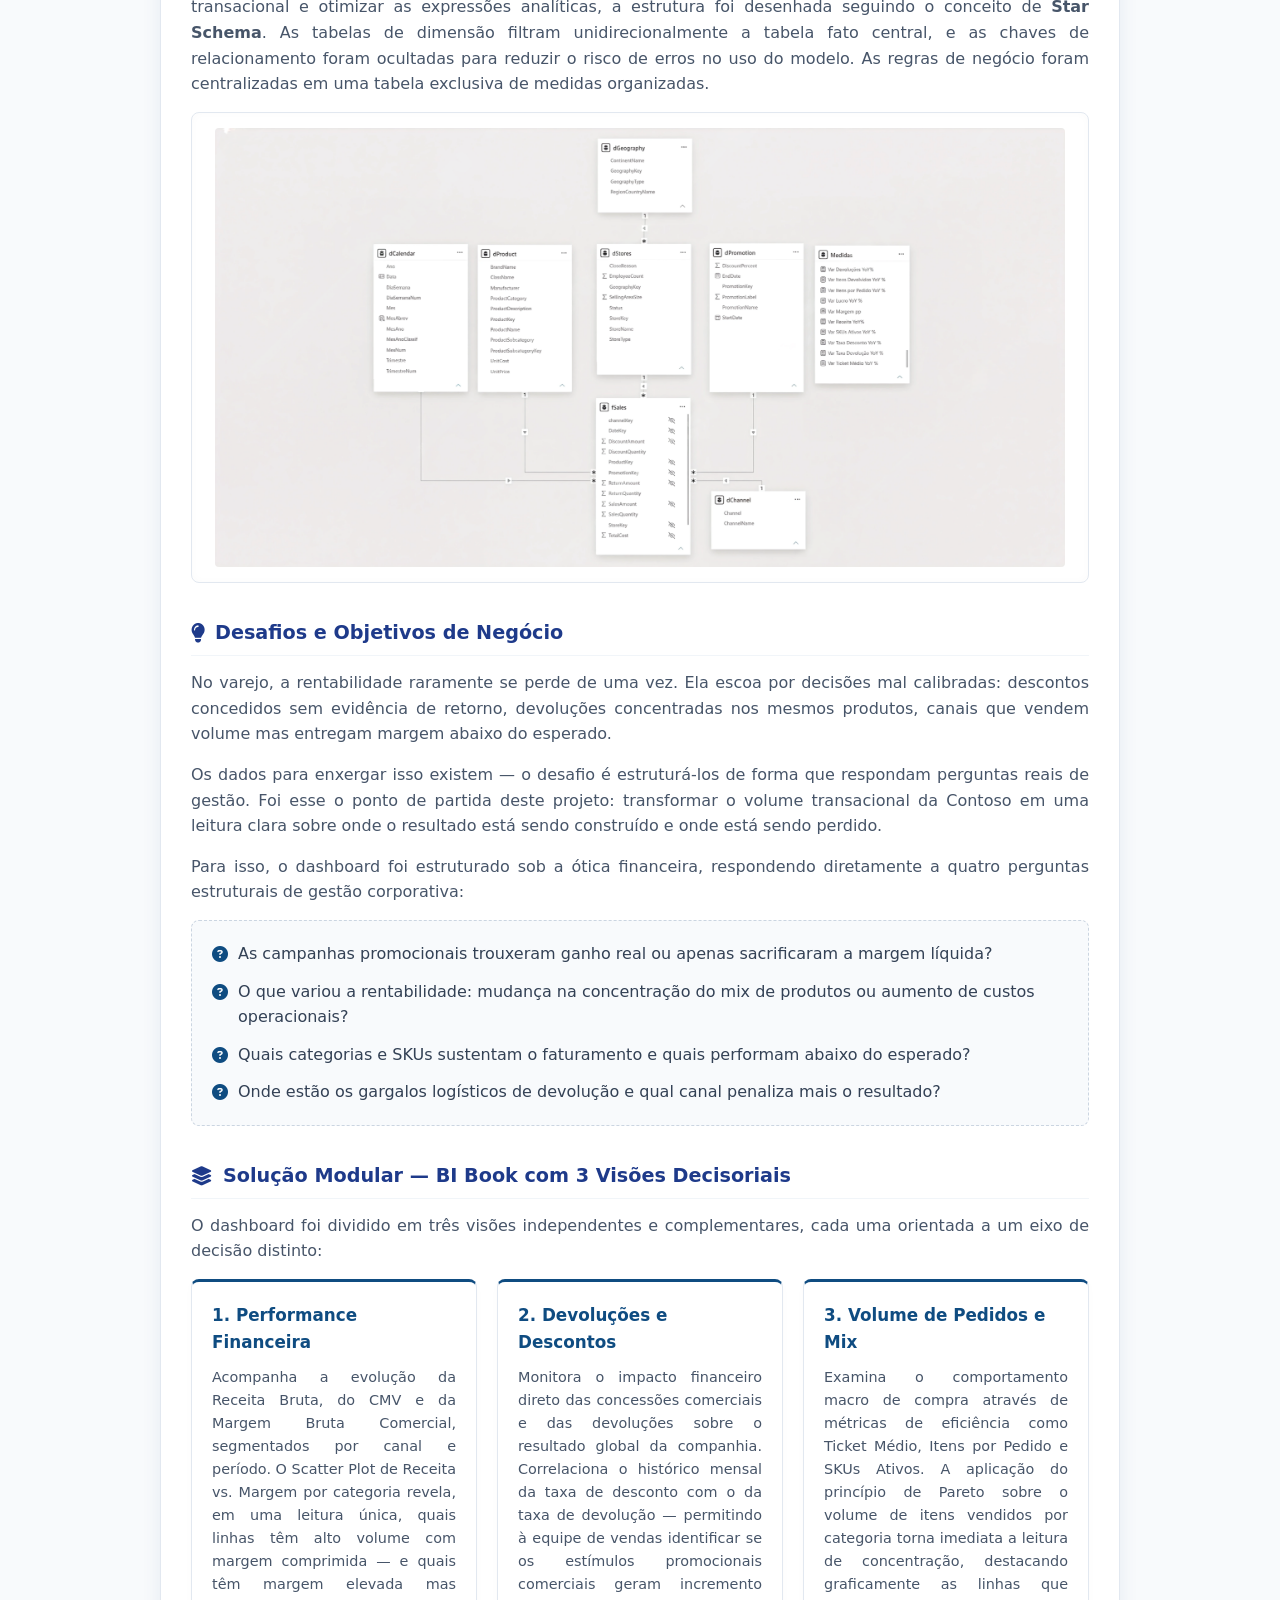
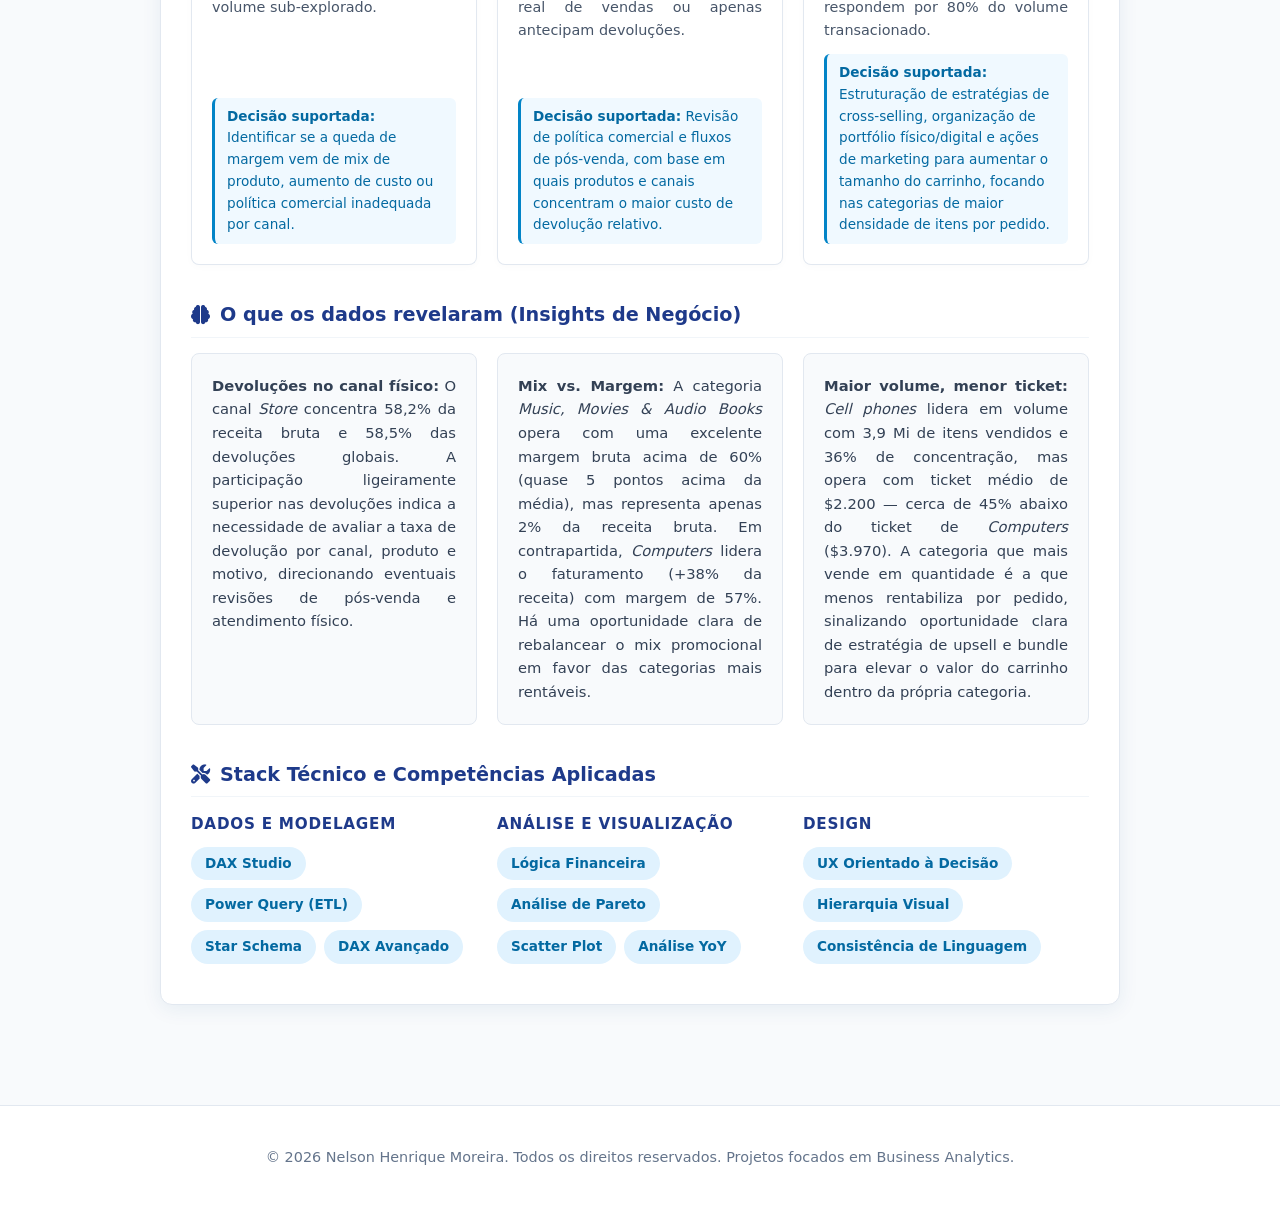
==== commit a75bf94c: "Update index.html" ====
--- a/index.html
+++ b/index.html
@@ -1,9 +1,10 @@
 <!DOCTYPE html>
-<html lang="pt-BR"><head><meta http-equiv="Content-Type" content="text/html; charset=UTF-8">
-    
+<html lang="pt-BR">
+<head>
+    <meta charset="UTF-8">
     <meta name="viewport" content="width=device-width, initial-scale=1.0">
     <title>Nelson Henrique Moreira | Portfólio de Finanças e BI</title>
-    <link rel="stylesheet" href="./Nelson Henrique Moreira _ Portfólio de Finanças e BI_files/all.min.css">
+    <link rel="stylesheet" href="https://cdnjs.cloudflare.com/ajax/libs/font-awesome/6.4.0/css/all.min.css">
     <style>
         * {
             margin: 0;
@@ -625,7 +626,7 @@
                     </p>
                     
                     <div class="model-diagram-container">
-                        <img src="file:///C:/Users/hemor/Documents/Codex/2026-08-13/referenced-chatgpt-conversation-this-is-an/outputs/assets/modelo%20de%20dados.png" alt="Diagrama do Modelo de Dados Star Schema - Contoso Inc." class="model-diagram-img">
+                        <img src="assets/modelo de dados.png" alt="Diagrama do Modelo de Dados Star Schema - Contoso Inc." class="model-diagram-img">
                     </div>
                 </div>
 
@@ -697,7 +698,7 @@
                             <p><strong>Devoluções no canal físico:</strong> O canal <em>Store</em> concentra 58,2% da receita bruta e 58,5% das devoluções globais. A participação ligeiramente superior nas devoluções indica a necessidade de avaliar a taxa de devolução por canal, produto e motivo, direcionando eventuais revisões de pós-venda e atendimento físico.</p>
                         </div>
                         <div class="insight-card">
-                            <p><strong>Mix vs. Margem:</strong> A categoria <em>Music, Movies &amp; Audio Books</em> opera com uma excelente margem bruta acima de 60% (quase 5 pontos acima da média), mas representa apenas 2% da receita bruta. Em contrapartida, <em>Computers</em> lidera o faturamento (+38% da receita) com margem de 57%. Há uma oportunidade clara de rebalancear o mix promocional em favor das categorias mais rentáveis.</p>
+                            <p><strong>Mix vs. Margem:</strong> A categoria <em>Music, Movies & Audio Books</em> opera com uma excelente margem bruta acima de 60% (quase 5 pontos acima da média), mas representa apenas 2% da receita bruta. Em contrapartida, <em>Computers</em> lidera o faturamento (+38% da receita) com margem de 57%. Há uma oportunidade clara de rebalancear o mix promocional em favor das categorias mais rentáveis.</p>
                         </div>
                         <div class="insight-card">
                             <p><strong>Maior volume, menor ticket:</strong> <em>Cell phones</em> lidera em volume com 3,9 Mi de itens vendidos e 36% de concentração, mas opera com ticket médio de $2.200 — cerca de 45% abaixo do ticket de <em>Computers</em> ($3.970). A categoria que mais vende em quantidade é a que menos rentabiliza por pedido, sinalizando oportunidade clara de estratégia de upsell e bundle para elevar o valor do carrinho dentro da própria categoria.</p>
@@ -762,7 +763,7 @@
             <a href="https://app.powerbi.com/view?r=eyJrIjoiYzQ3NmFiMWMtOTNlYi00YjMwLWFmZTYtZDk0MGZkOGU0ZDg2IiwidCI6IjY1OWNlMmI4LTA3MTQtNDE5OC04YzM4LWRjOWI2MGFhYmI1NyJ9" target="_blank" rel="noopener noreferrer">
                 <div class="main-hd-card">
                     <div class="hd-img-container">
-                        <img src="assets/mcdonalds_dashboard.gif" alt="Painel de Análise Financeira Histórica - McDonald&#39;s Corporation">
+                        <img src="assets/mcdonalds_dashboard.gif" alt="Painel de Análise Financeira Histórica - McDonald's Corporation">
                     </div>
                 </div>
             </a>
@@ -787,7 +788,7 @@
 Durante a validação dos indicadores, identifiquei divergências entre métricas calculadas na base e referências de mercado, especialmente no payout ratio, ROA e ROE. A validação revelou uma inconsistência relevante: o campo identificado como Lucro Líquido correspondia, na prática, ao Resultado Antes dos Tributos (EBT).
             </p>
             <p>
-                Para corrigir a base, consultei os formulários 10-K arquivados pela empresa na <a href="https://www.sec.gov/edgar/search/#/ciks=0000063908&amp;entityName=MCDONALDS%2520CORP%2520(MCD)%2520(CIK%25200000063908)" target="_blank" class="case-link">SEC (U.S. Securities and Exchange Commission)</a> e extraí informações diretamente das demonstrações financeiras oficiais, incluindo:
+                Para corrigir a base, consultei os formulários 10-K arquivados pela empresa na <a href="https://www.sec.gov/edgar/search/#/ciks=0000063908&entityName=MCDONALDS%2520CORP%2520(MCD)%2520(CIK%25200000063908)" target="_blank" class="case-link">SEC (U.S. Securities and Exchange Commission)</a> e extraí informações diretamente das demonstrações financeiras oficiais, incluindo:
             </p>
 
             <ul class="info-list">
@@ -946,9 +947,8 @@
     </main>
 
     <footer>
-        <p>© 2026 Nelson Henrique Moreira. Todos os direitos reservados. Projetos focados em Business Analytics.</p>
+        <p>&copy; 2026 Nelson Henrique Moreira. Todos os direitos reservados. Projetos focados em Business Analytics.</p>
     </footer>
 
-
-
-</body></html>
+</body>
+</html>
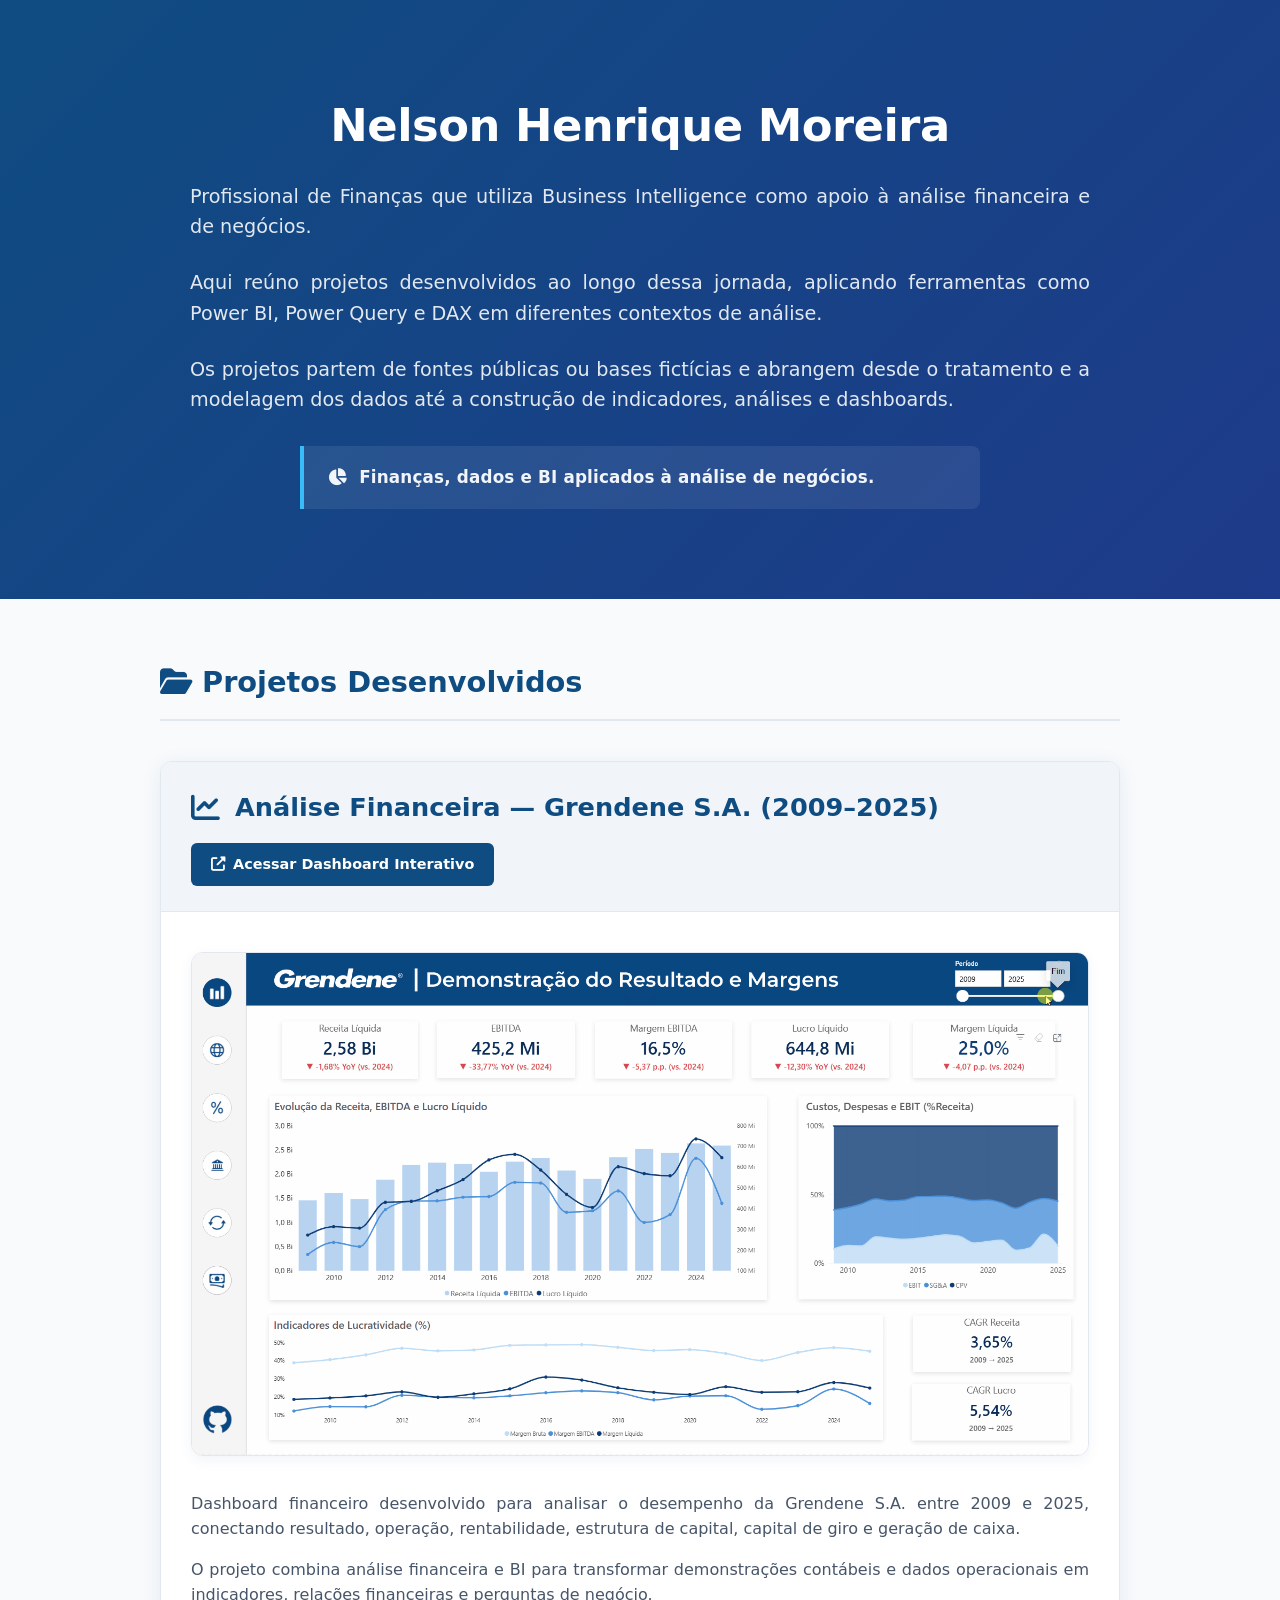
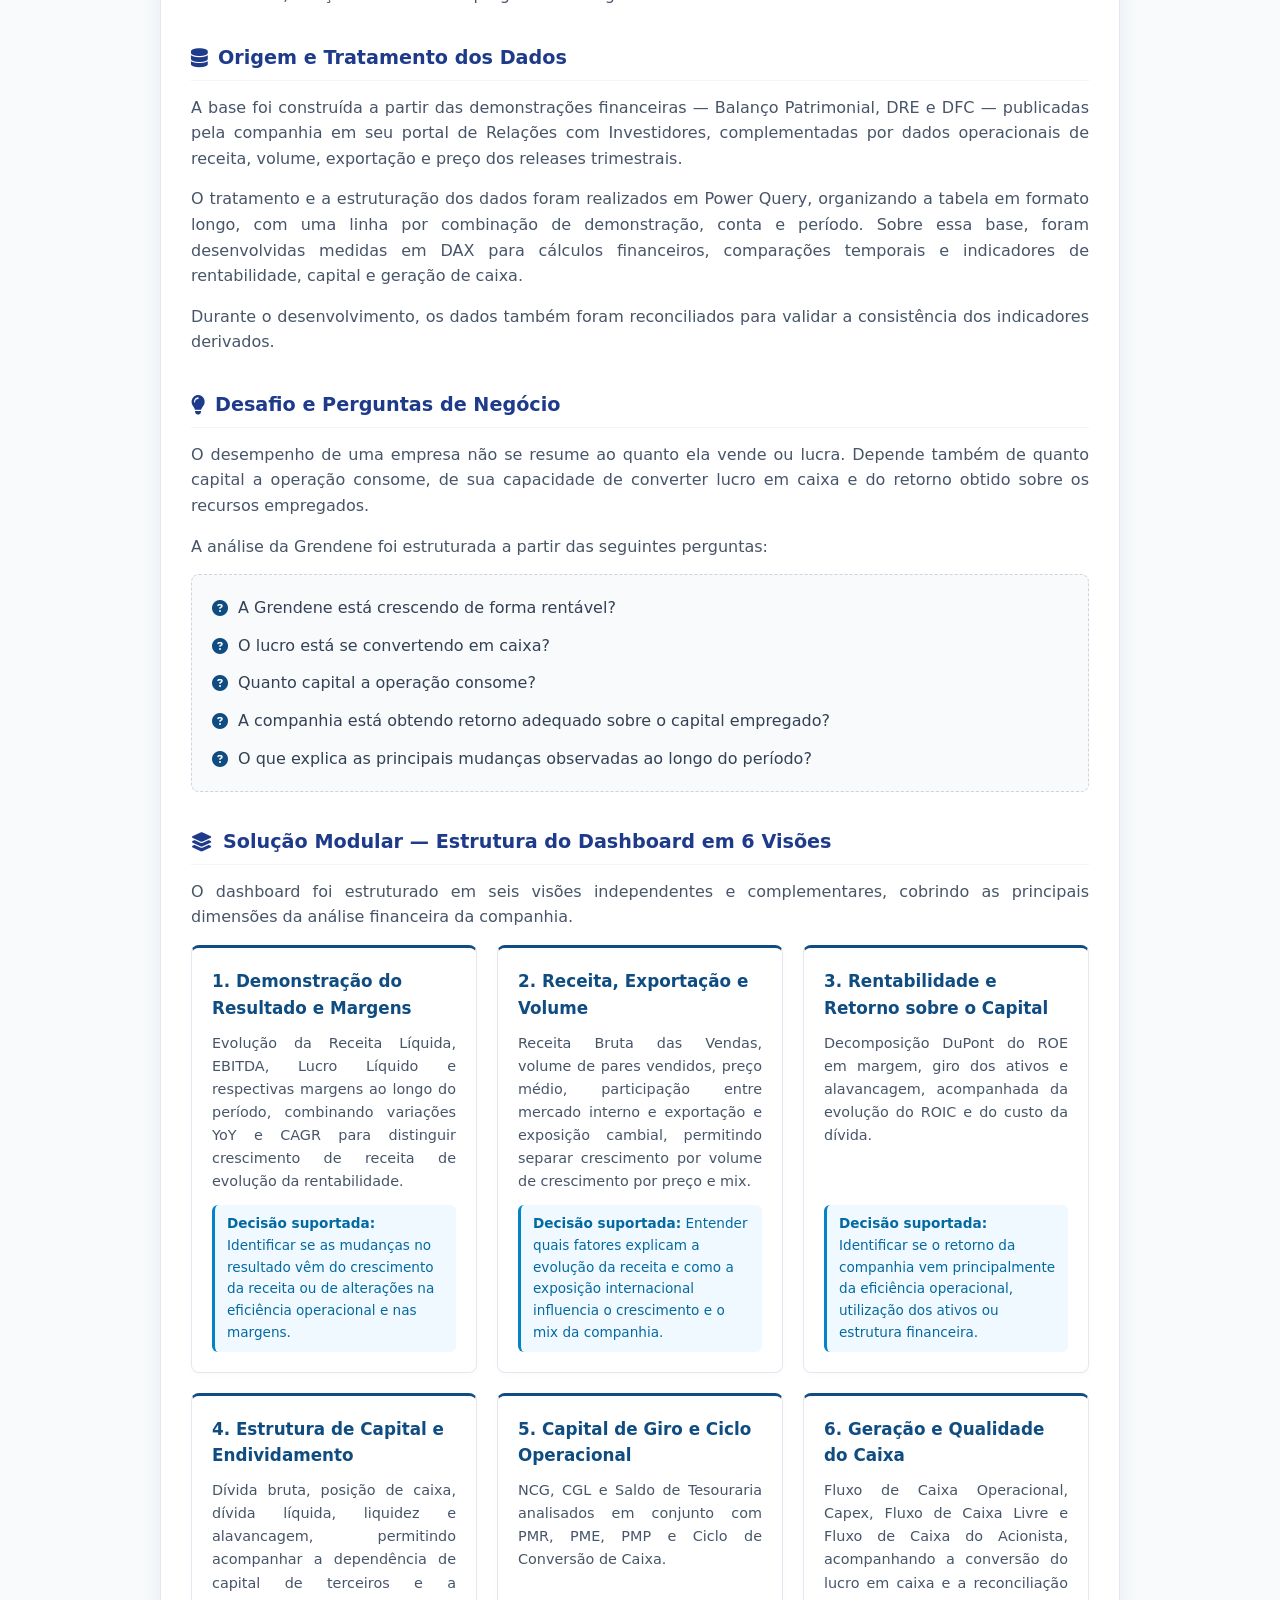
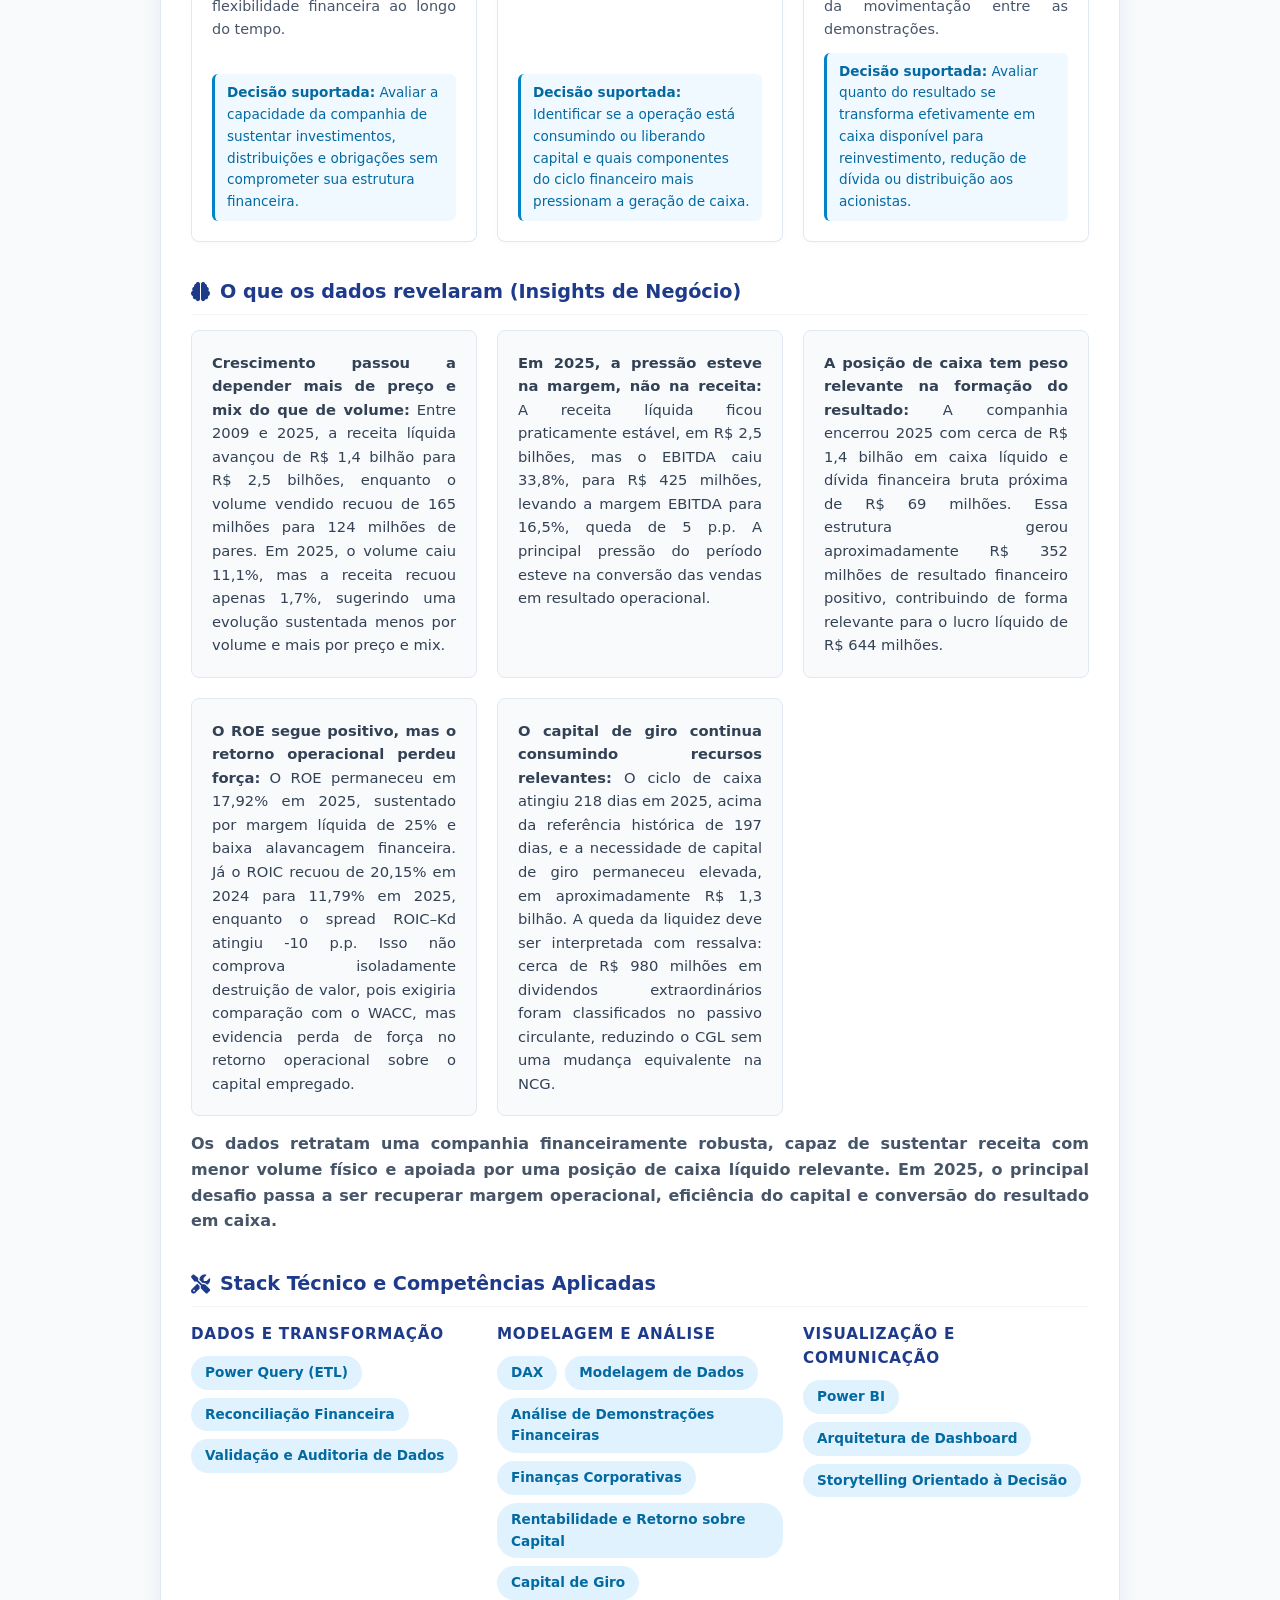
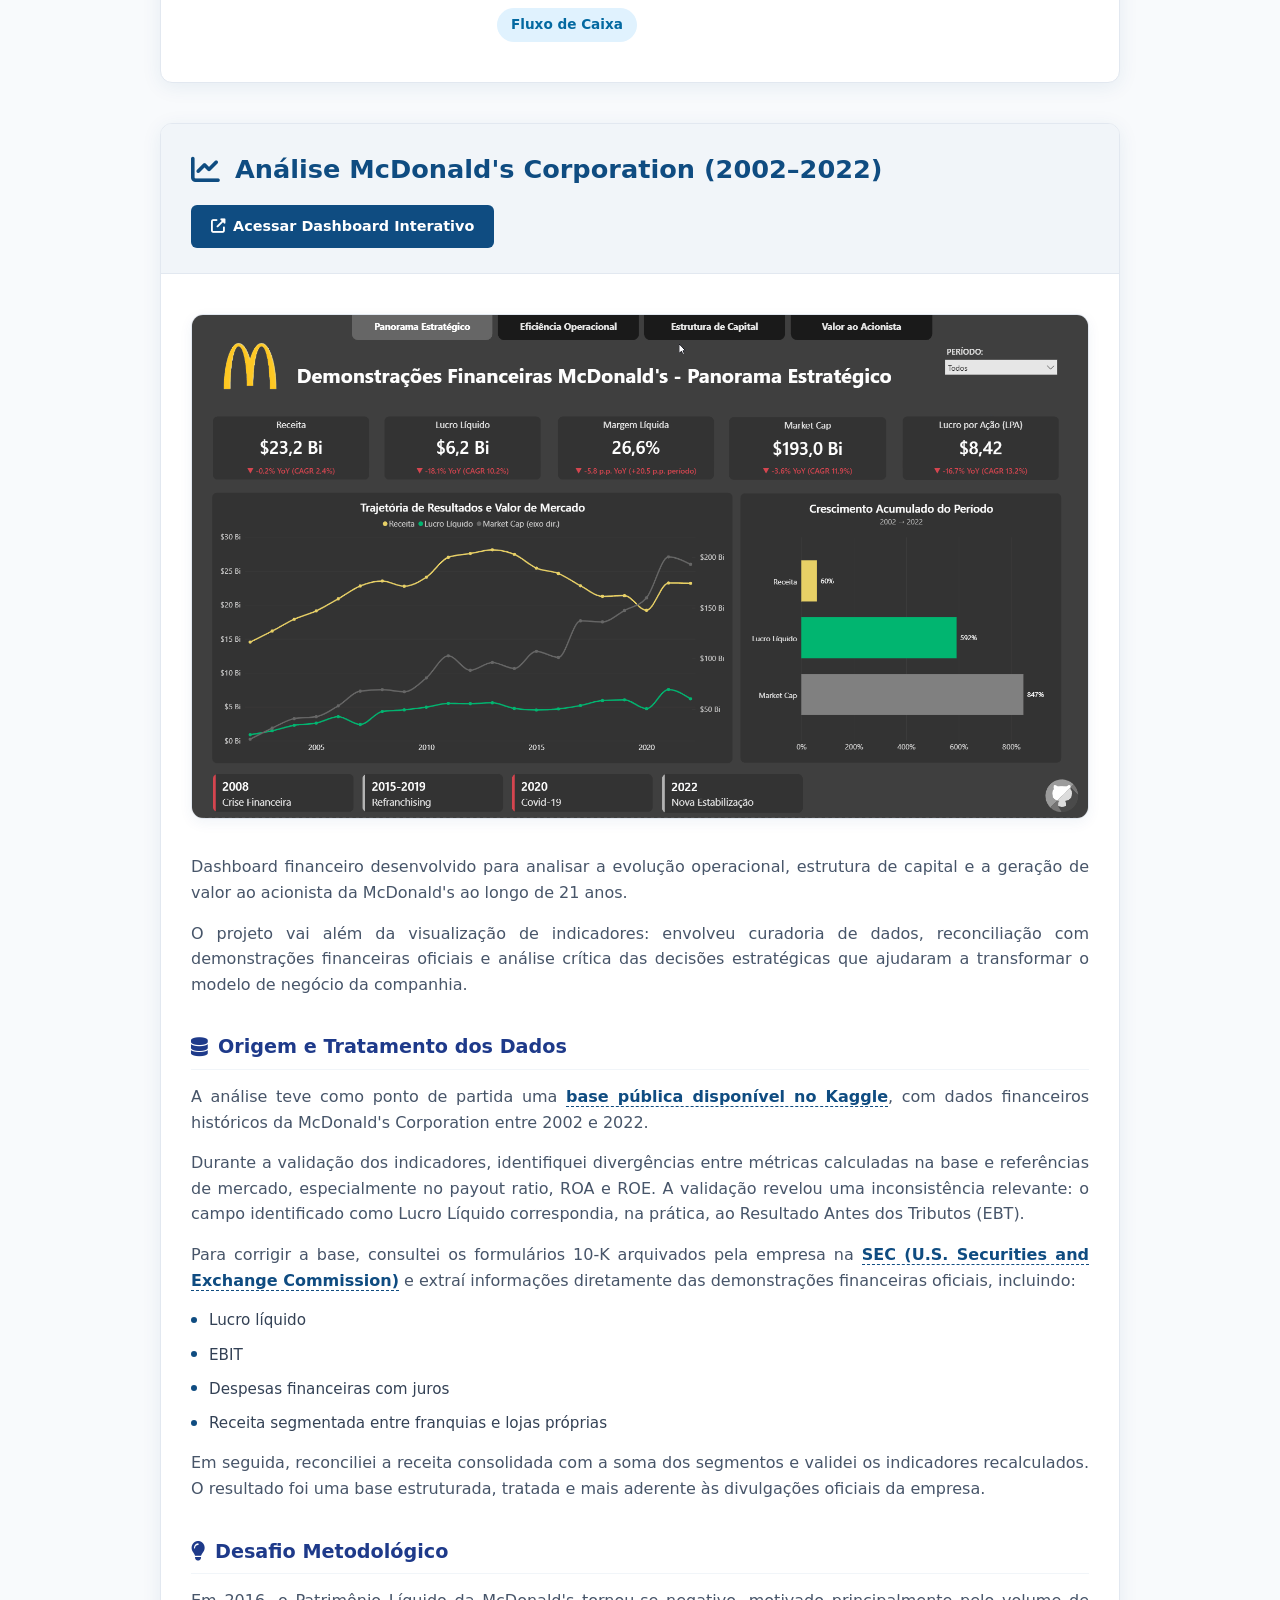
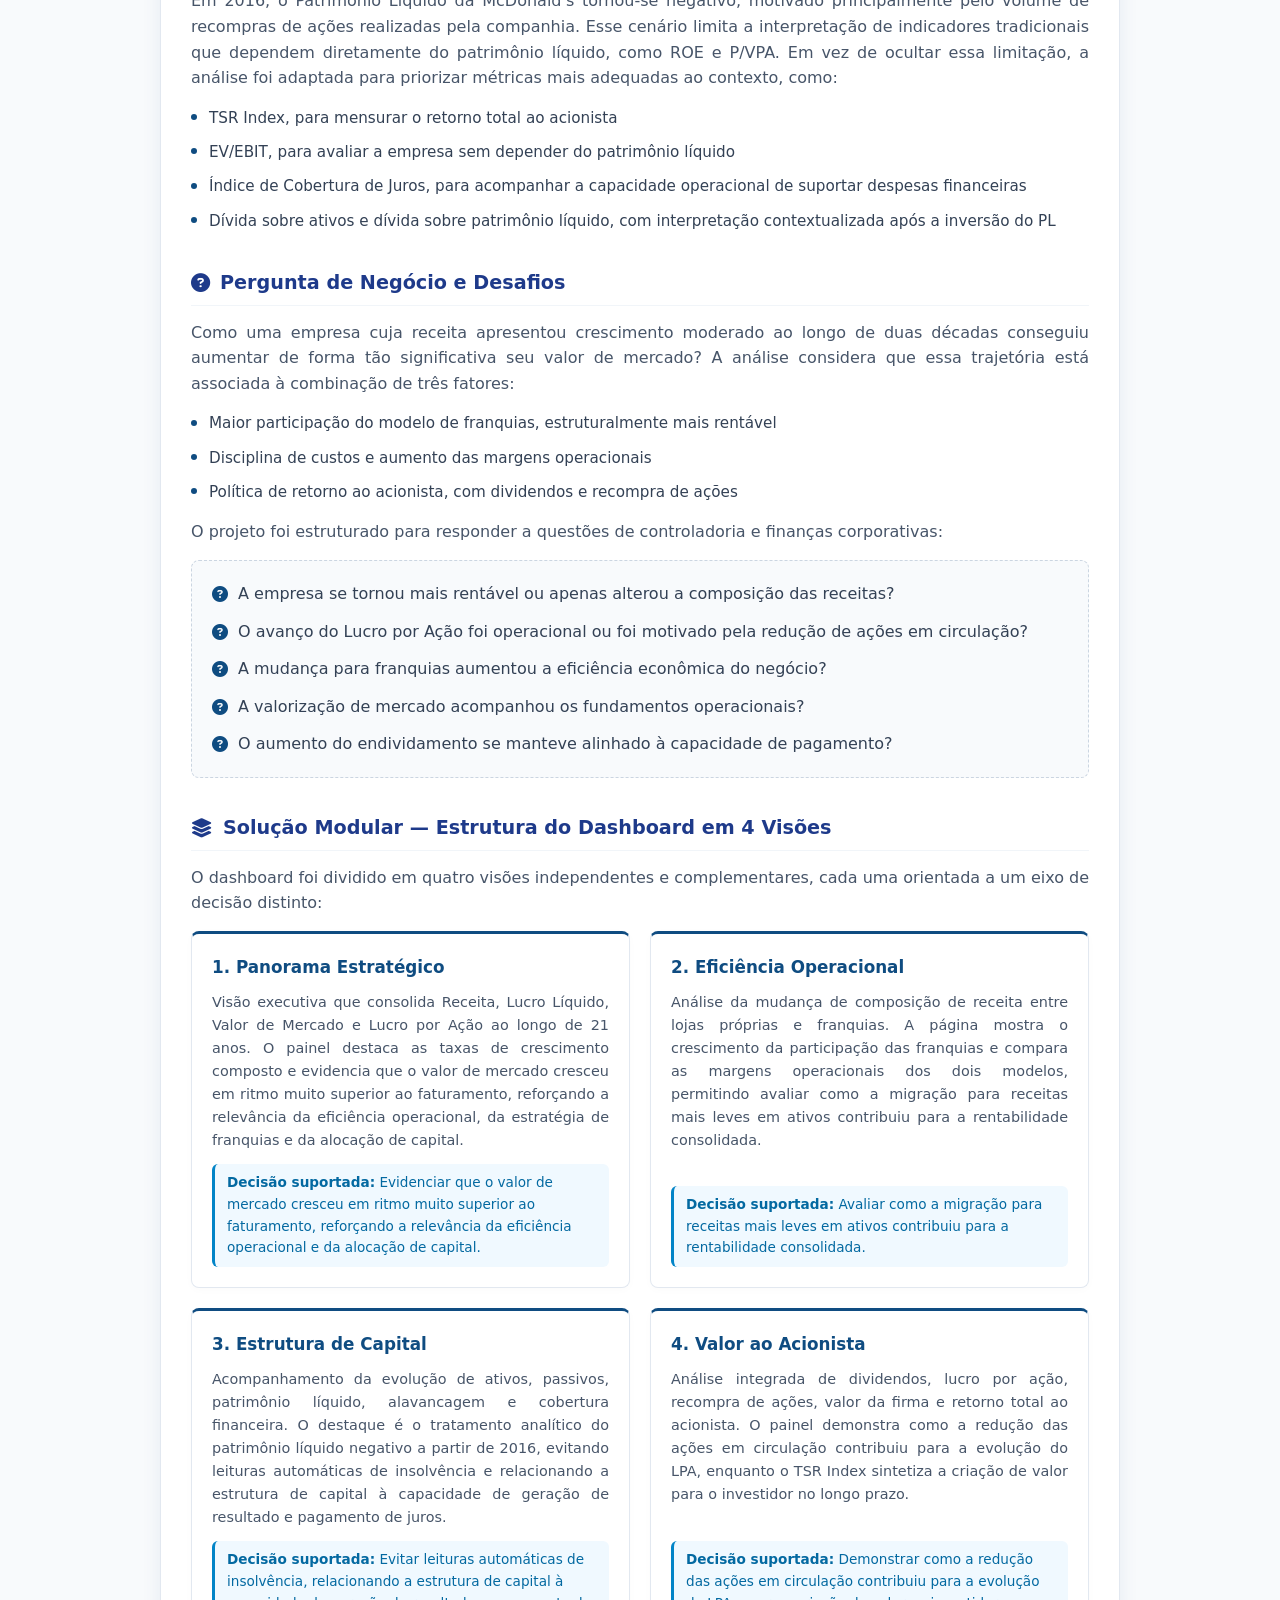
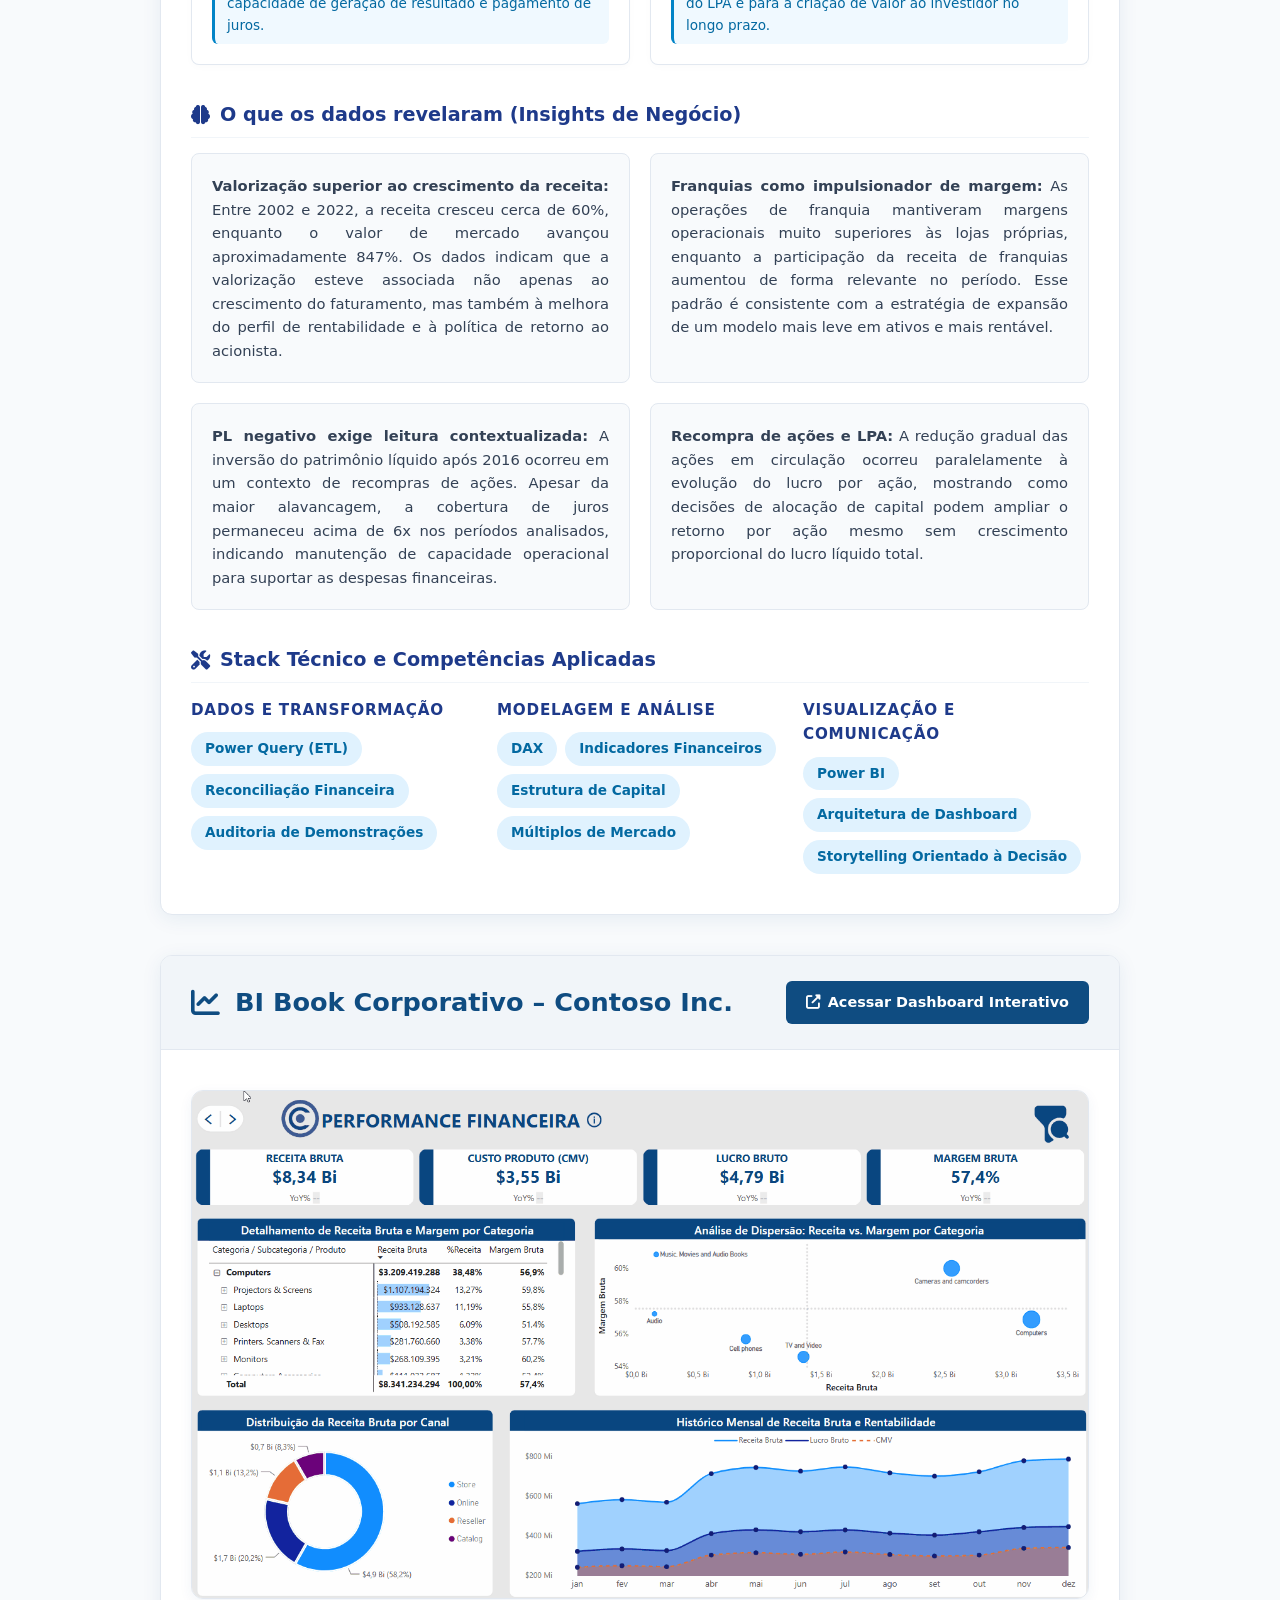
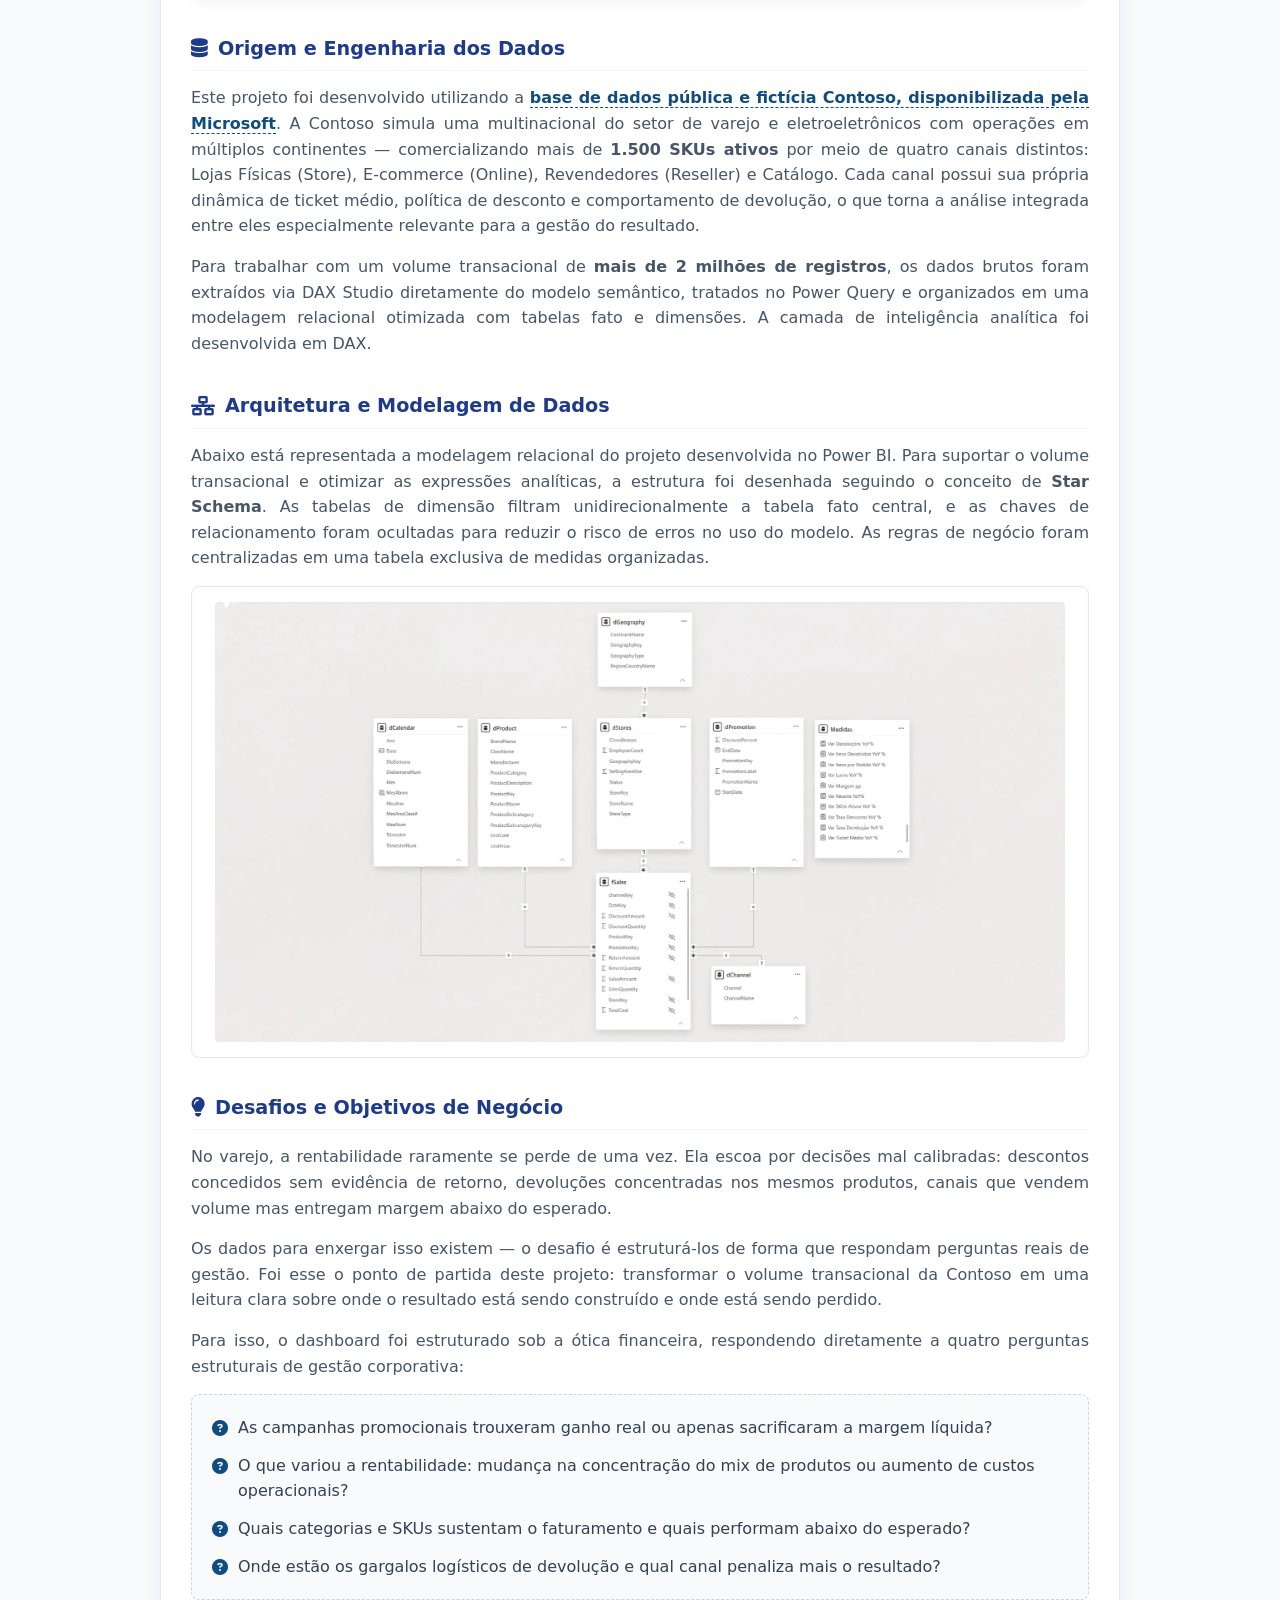
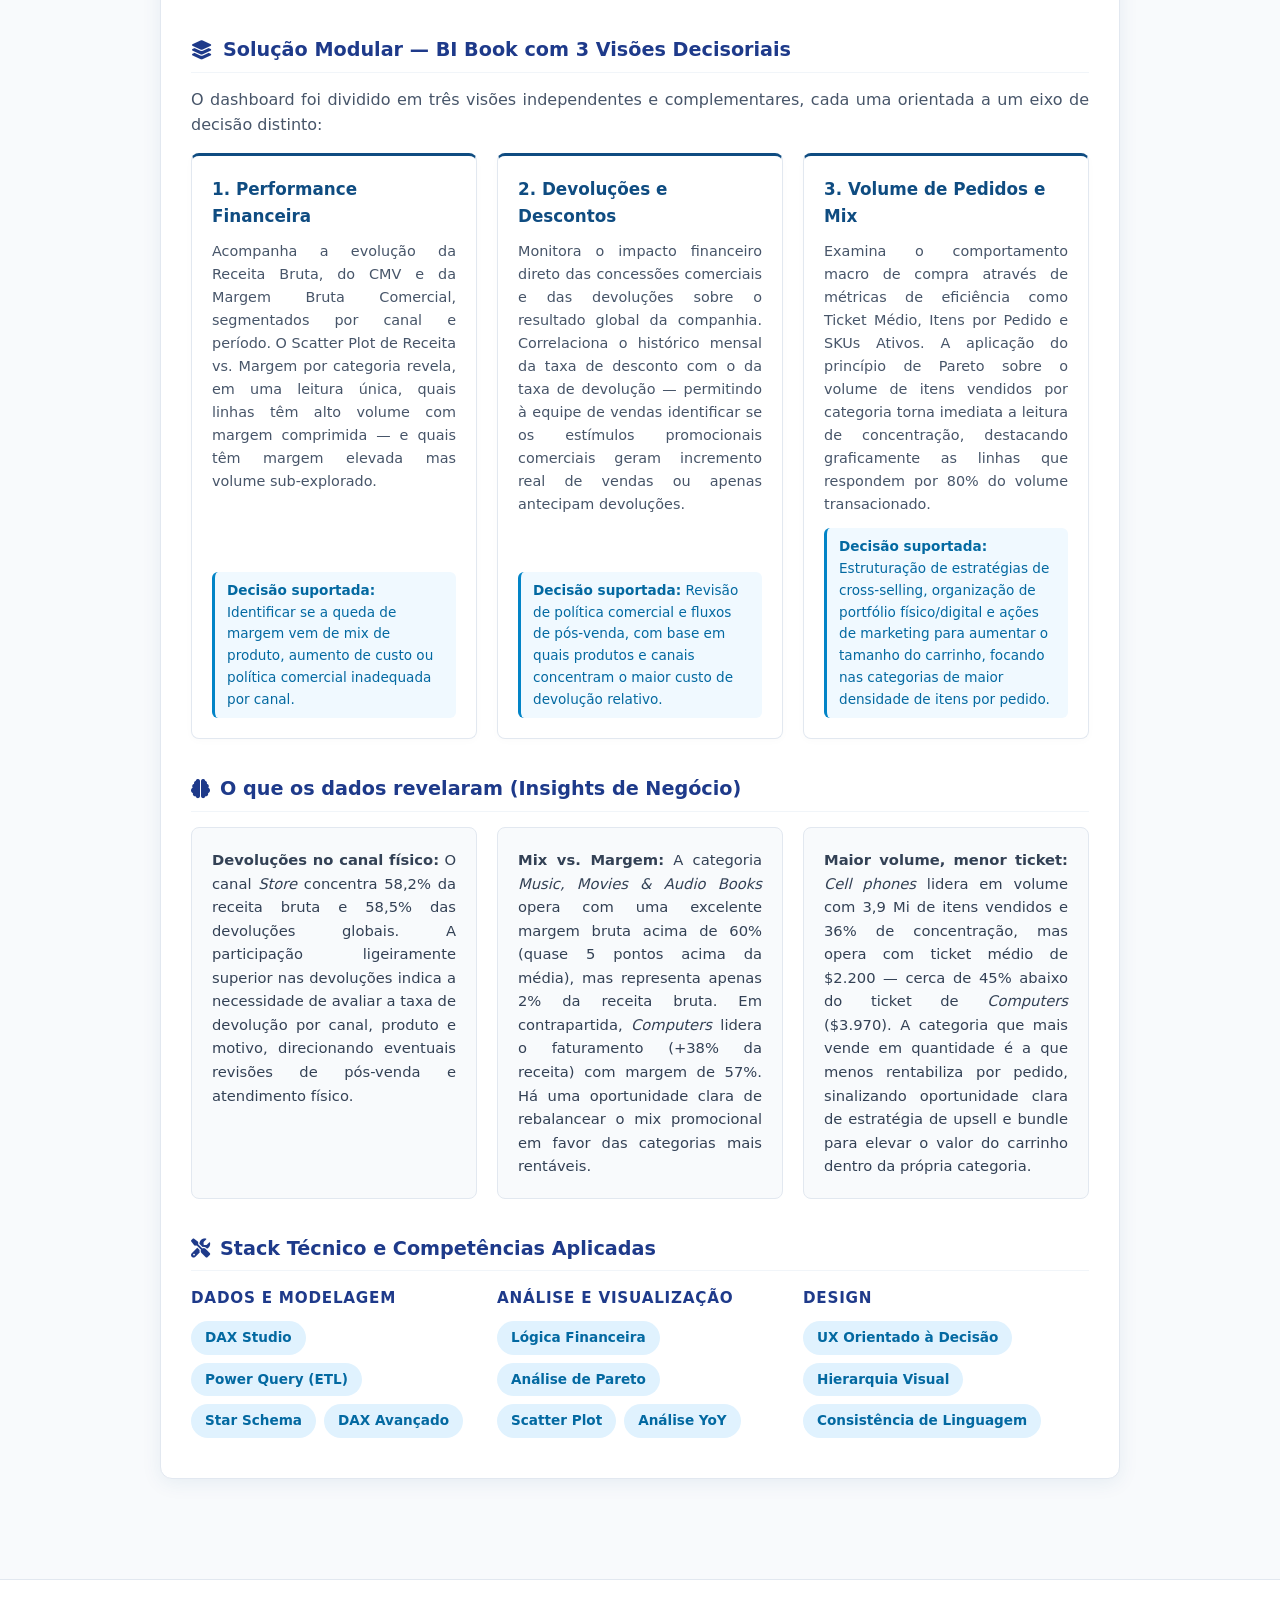
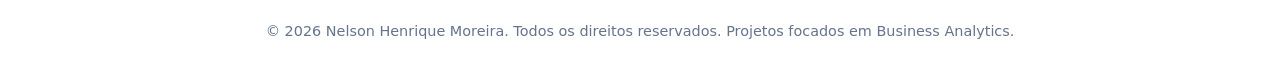
==== commit 06346aa2: "Update index.html" ====
--- a/index.html
+++ b/index.html
@@ -390,19 +390,26 @@
 
     <!-- Apresentação e Posicionamento -->
     <header>
-        <div class="container-wide">
-            <h1>Nelson Henrique Moreira</h1>
-            <p class="intro-text">
-                Profissional de Finanças com atuação em Business Intelligence e Análise de Dados. Transformo dados financeiros e operacionais em análises que apoiam decisões de negócio. Este portfólio reúne projetos desenvolvidos desde a estruturação e o tratamento dos dados até a modelagem, a criação de indicadores e a construção de dashboards orientados à decisão.
-            </p>
-            <p class="intro-text" style="margin-bottom: 30px;">
-                Os projetos utilizam fontes públicas ou bases fictícias e não envolvem dados pessoais.
-            </p>
-            <div class="highlight-box">
-                <i class="fas fa-chart-pie"></i>&nbsp; Conectando dados, finanças e estratégia para apoiar decisões de negócio.
-            </div>
+    <div class="container-wide">
+        <h1>Nelson Henrique Moreira</h1>
+
+        <p class="intro-text">
+            Profissional de Finanças que utiliza Business Intelligence como apoio à análise financeira e de negócios.
+        </p>
+
+        <p class="intro-text">
+            Aqui reúno projetos desenvolvidos ao longo dessa jornada, aplicando ferramentas como Power BI, Power Query e DAX em diferentes contextos de análise.
+        </p>
+
+        <p class="intro-text" style="margin-bottom: 30px;">
+            Os projetos partem de fontes públicas ou bases fictícias e abrangem desde o tratamento e a modelagem dos dados até a construção de indicadores, análises e dashboards.
+        </p>
+
+        <div class="highlight-box">
+            <i class="fas fa-chart-pie"></i>&nbsp; Finanças, dados e BI aplicados à análise de negócios.
         </div>
-    </header>
+    </div>
+</header>
 
     <!-- Seção de Projetos em Destaque -->
     <main>
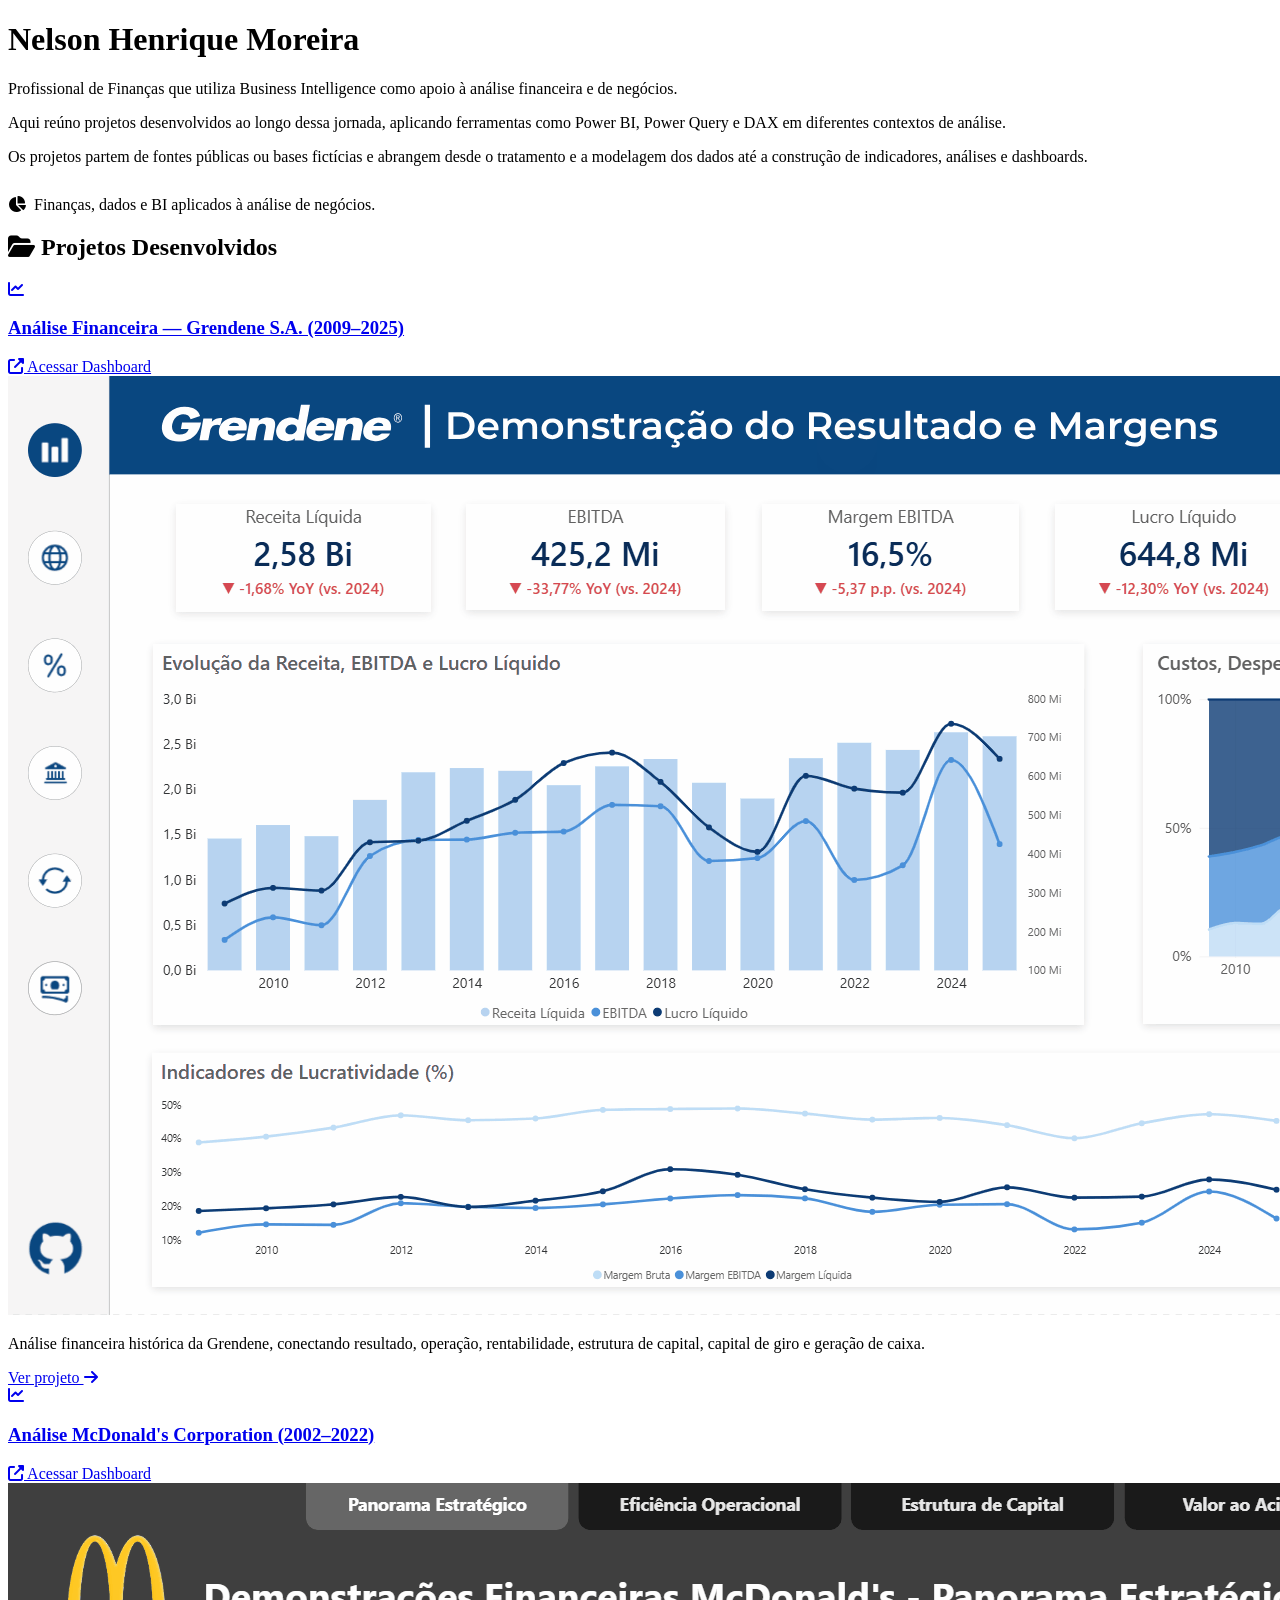
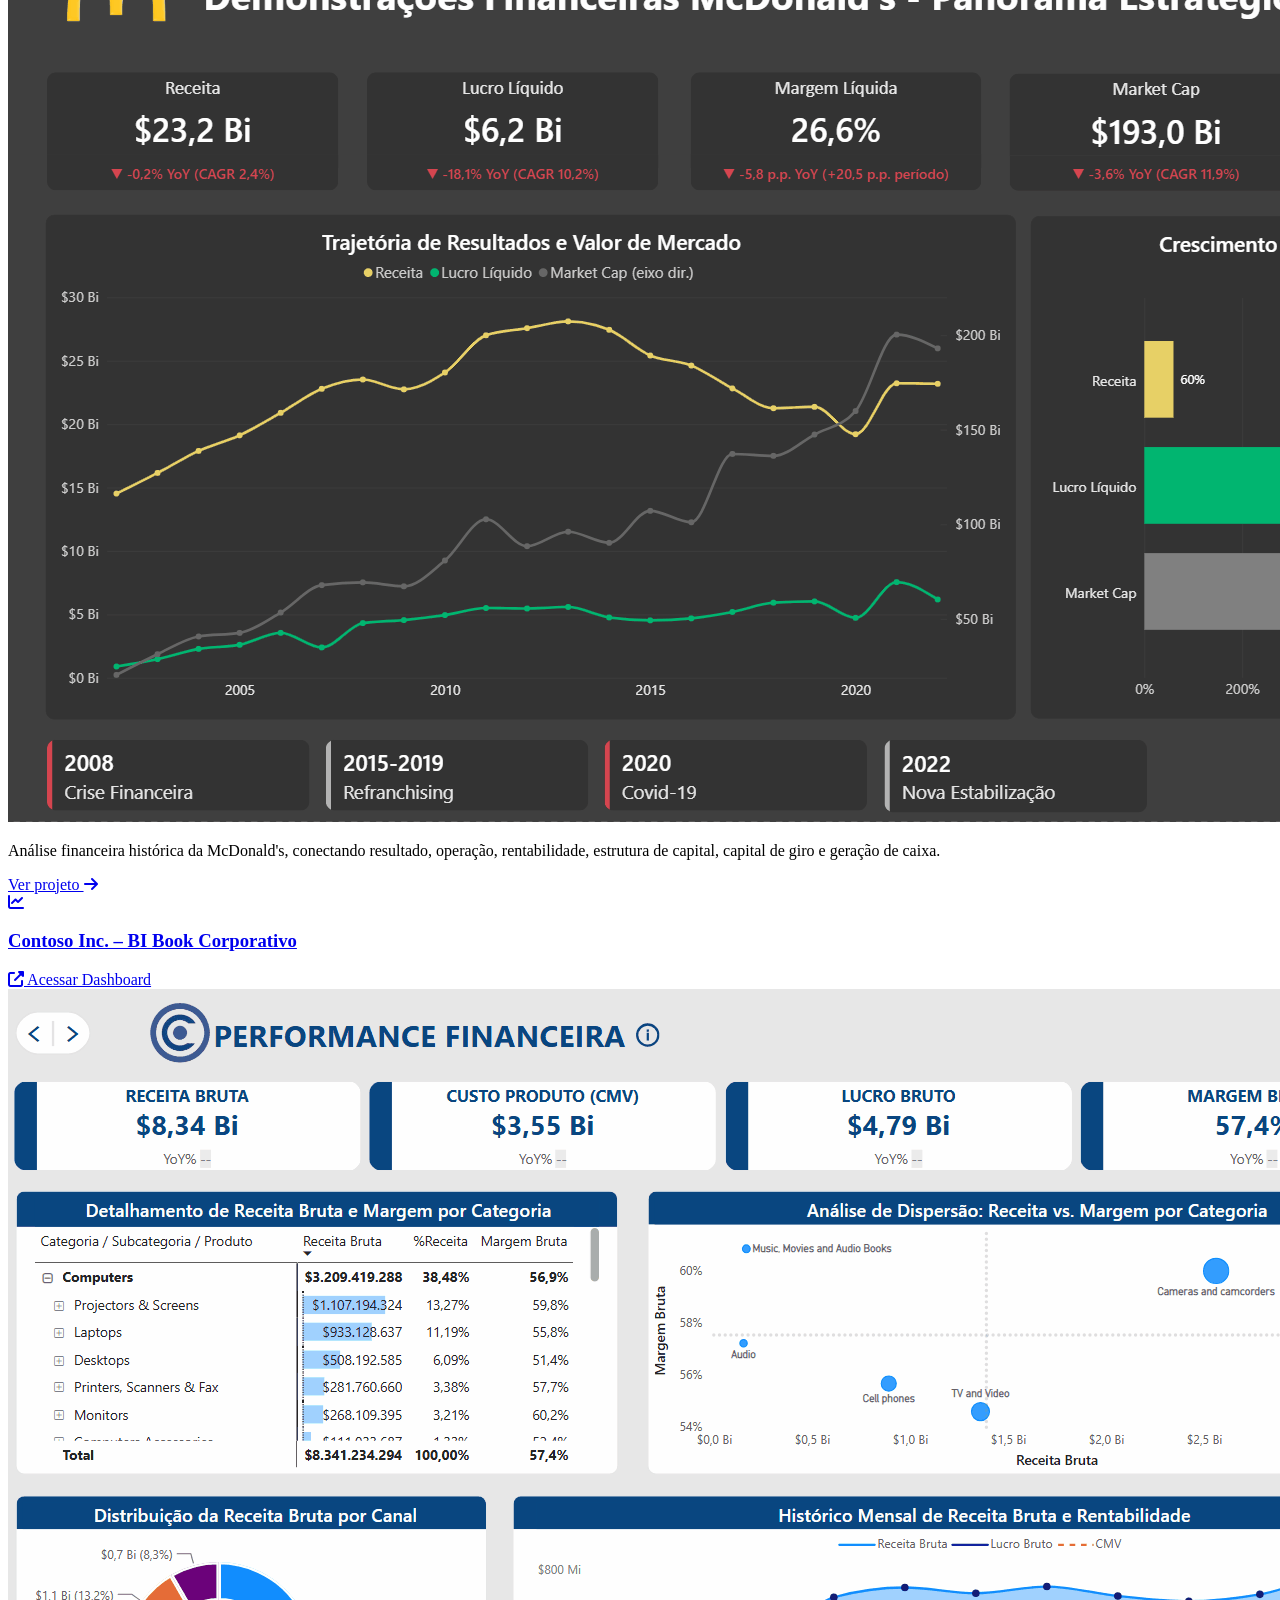
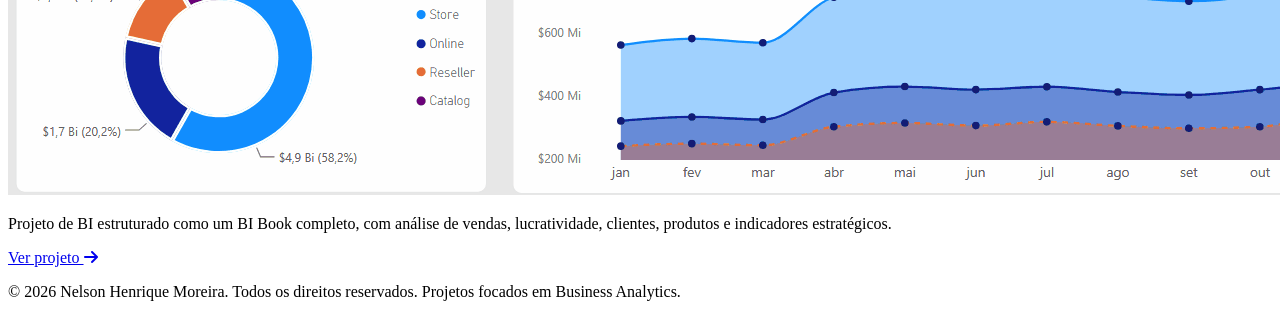
==== commit 684636d9: "Update index.html" ====
--- a/index.html
+++ b/index.html
@@ -5,390 +5,10 @@
     <meta name="viewport" content="width=device-width, initial-scale=1.0">
     <title>Nelson Henrique Moreira | Portfólio de Finanças e BI</title>
     <link rel="stylesheet" href="https://cdnjs.cloudflare.com/ajax/libs/font-awesome/6.4.0/css/all.min.css">
-    <style>
-        * {
-            margin: 0;
-            padding: 0;
-            box-sizing: border-box;
-            font-family: 'Segoe UI', system-ui, -apple-system, sans-serif;
-        }
-
-        body {
-            background-color: #f8fafc;
-            color: #1e293b;
-            line-height: 1.6;
-            font-size: 16px;
-            -webkit-font-smoothing: antialiased;
-        }
-
-        /* Hero / Apresentação Inicial */
-        header {
-            background: linear-gradient(135deg, #0f4c81 0%, #1e3a8a 100%);
-            color: white;
-            padding: 90px 20px;
-            text-align: center;
-        }
-
-        .container-wide {
-            max-width: 900px;
-            margin: 0 auto;
-        }
-
-        header h1 {
-            font-size: 2.8rem;
-            font-weight: 700;
-            margin-bottom: 20px;
-            letter-spacing: -0.5px;
-        }
-
-        .intro-text {
-            font-size: 1.2rem;
-            color: #e2e8f0;
-            margin-bottom: 25px;
-            text-align: justify;
-        }
-
-        .highlight-box {
-            background: rgba(255, 255, 255, 0.08);
-            border-left: 4px solid #38bdf8;
-            padding: 18px 24px;
-            border-radius: 0 8px 8px 0;
-            text-align: left;
-            font-size: 1.05rem;
-            font-weight: 600;
-            color: #f1f5f9;
-            letter-spacing: 0.01em;
-            max-width: 680px;
-            margin: 0 auto;
-        }
-
-        /* Seção de Projetos */
-        main {
-            max-width: 1000px;
-            margin: 60px auto;
-            padding: 0 20px;
-            display: flex;
-            flex-direction: column;
-        }
-
-        .section-title {
-            order: 0;
-            font-size: 1.8rem;
-            color: #0f4c81;
-            margin-bottom: 40px;
-            font-weight: 700;
-            padding-bottom: 14px;
-            border-bottom: 2px solid #e2e8f0;
-        }
-
-        #case-grendene { order: 1; }
-        #case-mcdonalds { order: 2; }
-        #case-contoso { order: 3; }
-
-        /* Card do Case Único */
-        .case-card {
-            background: white;
-            border-radius: 12px;
-            box-shadow: 0 4px 20px rgba(15, 76, 129, 0.08);
-            border: 1px solid #e2e8f0;
-            overflow: hidden;
-            margin-bottom: 40px;
-            transition: box-shadow 0.25s ease;
-        }
-
-        .case-card:hover {
-            box-shadow: 0 8px 32px rgba(15, 76, 129, 0.13);
-        }
-
-        .case-header {
-            background-color: #f1f5f9;
-            padding: 25px 30px;
-            border-bottom: 1px solid #e2e8f0;
-            display: flex;
-            align-items: center;
-            justify-content: space-between;
-            flex-wrap: wrap;
-            gap: 15px;
-        }
-
-        .case-title-wrapper {
-            display: flex;
-            align-items: center;
-            gap: 15px;
-        }
-
-        .case-header h3 {
-            font-size: 1.6rem;
-            color: #0f4c81;
-        }
-
-        .btn-open-dashboard {
-            background-color: #0f4c81;
-            color: white;
-            text-decoration: none;
-            padding: 10px 20px;
-            border-radius: 6px;
-            font-weight: 600;
-            font-size: 0.9rem;
-            display: inline-flex;
-            align-items: center;
-            gap: 8px;
-            transition: background 0.2s;
-        }
-
-        .btn-open-dashboard:hover {
-            background-color: #1e3a8a;
-        }
-
-        .case-body {
-            padding: 40px 30px;
-        }
-
-        .case-block {
-            margin-bottom: 35px;
-        }
-
-        .case-block h4 {
-            color: #1e3a8a;
-            font-size: 1.2rem;
-            margin-bottom: 14px;
-            display: flex;
-            align-items: center;
-            gap: 10px;
-            border-bottom: 1px solid #f1f5f9;
-            padding-bottom: 6px;
-        }
-
-        .case-block p {
-            color: #475569;
-            text-align: justify;
-            margin-bottom: 15px;
-        }
-
-        .case-link {
-            color: #0f4c81;
-            text-decoration: none;
-            font-weight: 600;
-            border-bottom: 1px dashed #0f4c81;
-        }
-
-        .case-link:hover {
-            color: #1e3a8a;
-            border-bottom-style: solid;
-        }
-
-        /* Container de Imagens Técnicas (Modelo de Dados) */
-        .model-diagram-container {
-            width: 100%;
-            background: #ffffff;
-            border: 1px solid #e2e8f0;
-            border-radius: 8px;
-            padding: 15px;
-            box-shadow: inset 0 0 10px rgba(0,0,0,0.02);
-            margin-top: 15px;
-            display: flex;
-            justify-content: center;
-        }
-
-        .model-diagram-img {
-            width: 100%;
-            max-width: 850px;
-            height: auto;
-            border-radius: 4px;
-            display: block;
-        }
-
-        /* Lista de Perguntas de Negócio */
-        .business-questions {
-            list-style: none;
-            background: #f8fafc;
-            padding: 20px;
-            border-radius: 8px;
-            border: 1px dashed #cbd5e1;
-            margin: 15px 0;
-        }
-
-        .business-questions li {
-            margin-bottom: 12px;
-            color: #334155;
-            font-weight: 500;
-            display: flex;
-            align-items: flex-start;
-            gap: 10px;
-        }
-
-        .business-questions li:last-child {
-            margin-bottom: 0;
-        }
-
-        .business-questions i {
-            color: #0f4c81;
-            margin-top: 5px;
-        }
-
-
-/* Lista de Itens Informativos (Discreta) */
-.info-list {
-    list-style: none;
-    margin: 15px 0;
-    padding-left: 0;
-}
-
-.info-list li {
-    position: relative;
-    padding-left: 18px;
-    margin-bottom: 10px;
-    color: #334155;
-    font-size: 0.95rem;
-}
-
-.info-list li:last-child {
-    margin-bottom: 0;
-}
-
-.info-list li::before {
-    content: "";
-    position: absolute;
-    left: 0;
-    top: 0.55em;
-    width: 6px;
-    height: 6px;
-    border-radius: 50%;
-    background-color: #0f4c81;
-}
-
-        /* Estrutura do Bi-Book (As 3 Visões) */
-        .visoes-container {
-            display: grid;
-            grid-template-columns: repeat(auto-fit, minmax(280px, 1fr));
-            gap: 20px;
-            margin-top: 15px;
-        }
-
-        .visao-box {
-            background: #fff;
-            border: 1px solid #e2e8f0;
-            border-top: 3px solid #0f4c81;
-            padding: 20px;
-            border-radius: 8px;
-            box-shadow: 0 2px 8px rgba(0,0,0,0.02);
-            display: flex;
-            flex-direction: column;
-            justify-content: space-between;
-        }
-
-        .visao-box h5 {
-            color: #0f4c81;
-            font-size: 1.05rem;
-            margin-bottom: 10px;
-            font-weight: 600;
-        }
-
-        .visao-box p {
-            font-size: 0.9rem;
-            color: #475569;
-            margin-bottom: 12px;
-            text-align: justify;
-        }
-
-        .decision-highlight {
-            font-size: 0.85rem;
-            background: #f0f9ff;
-            color: #0369a1;
-            padding: 8px 12px;
-            border-radius: 6px;
-            border-left: 3px solid #0284c7;
-            font-weight: 500;
-        }
-
-        /* Insights Técnicos do Projeto */
-        .insights-grid {
-            display: grid;
-            grid-template-columns: repeat(auto-fit, minmax(280px, 1fr));
-            gap: 20px;
-            margin-top: 15px;
-        }
-
-        .insight-card {
-            background: #f8fafc;
-            border: 1px solid #e2e8f0;
-            padding: 20px;
-            border-radius: 8px;
-        }
-
-        .insight-card p {
-            font-size: 0.92rem;
-            color: #334155;
-            text-align: justify;
-            margin-bottom: 0;
-        }
-
-        /* Stack Técnico Expandido */
-        .stack-section {
-            display: grid;
-            grid-template-columns: repeat(auto-fit, minmax(220px, 1fr));
-            gap: 20px;
-            margin-top: 15px;
-        }
-
-        .stack-column h5 {
-            color: #1e3a8a;
-            font-size: 0.95rem;
-            margin-bottom: 10px;
-            text-transform: uppercase;
-            letter-spacing: 0.05em;
-        }
-
-        .tech-badges {
-            display: flex;
-            flex-wrap: wrap;
-            gap: 8px;
-        }
-
-        .badge {
-            background: #e0f2fe;
-            color: #0369a1;
-            padding: 6px 14px;
-            border-radius: 20px;
-            font-size: 0.85rem;
-            font-weight: 600;
-        }
-
-        /* Rodapé */
-        footer {
-            text-align: center;
-            padding: 40px 20px;
-            color: #64748b;
-            font-size: 0.9rem;
-            background: white;
-            border-top: 1px solid #e2e8f0;
-        }
-
-        /* Responsividade Mobile */
-        @media (max-width: 600px) {
-            header h1 {
-                font-size: 1.9rem;
-            }
-            .intro-text {
-                font-size: 1rem;
-            }
-            .case-header {
-                flex-direction: column;
-                align-items: flex-start;
-            }
-            .btn-open-dashboard {
-                width: 100%;
-                justify-content: center;
-            }
-            .visoes-container, .insights-grid {
-                grid-template-columns: 1fr;
-            }
-        }
-    </style>
+    <link rel="stylesheet" href="css/style.css">
 </head>
 <body>
 
-    <!-- Apresentação e Posicionamento -->
     <header>
     <div class="container-wide">
         <h1>Nelson Henrique Moreira</h1>
@@ -411,546 +31,87 @@
     </div>
 </header>
 
-    <!-- Seção de Projetos em Destaque -->
     <main>
         <h2 class="section-title"><i class="fas fa-folder-open"></i> Projetos Desenvolvidos</h2>
-
-        <!-- Case Grendene -->
-        <article class="case-card" id="case-grendene">
-            <div class="case-header">
-                <div class="case-title-wrapper">
-                    <i class="fas fa-chart-line" style="font-size: 1.8rem; color: #0f4c81;"></i>
-                    <h3>Análise Financeira — Grendene S.A. (2009–2025)</h3>
-                </div>
-                <a href="https://app.powerbi.com/view?r=eyJrIjoiZGY1NjI1NWEtOGVkOC00ZWFkLTk3N2UtMmMzYTk2YzQ4OTU1IiwidCI6IjY1OWNlMmI4LTA3MTQtNDE5OC04YzM4LWRjOWI2MGFhYmI1NyJ9" target="_blank" class="btn-open-dashboard">
-                    <i class="fas fa-external-link-alt"></i> Acessar Dashboard Interativo
+                <article class="project-card">
+            <div class="project-card-title-row">
+                <a href="projetos/grendene.html" class="project-title-link">
+                    <div class="project-card-title">
+                        <i class="fas fa-chart-line"></i>
+                        <h3>Análise Financeira — Grendene S.A. (2009–2025)</h3>
+                    </div>
+                </a>
+                <a href="https://app.powerbi.com/view?r=eyJrIjoiZGY1NjI1NWEtOGVkOC00ZWFkLTk3N2UtMmMzYTk2YzQ4OTU1IiwidCI6IjY1OWNlMmI4LTA3MTQtNDE5OC04YzM4LWRjOWI2MGFhYmI1NyJ9" target="_blank" rel="noopener noreferrer" class="project-dashboard-link">
+                    <i class="fas fa-external-link-alt"></i> Acessar Dashboard
                 </a>
             </div>
 
-            <div class="case-body">
-                <div class="dashboard-single-showcase">
-                    <a href="https://app.powerbi.com/view?r=eyJrIjoiZGY1NjI1NWEtOGVkOC00ZWFkLTk3N2UtMmMzYTk2YzQ4OTU1IiwidCI6IjY1OWNlMmI4LTA3MTQtNDE5OC04YzM4LWRjOWI2MGFhYmI1NyJ9" target="_blank" rel="noopener noreferrer">
-                        <div class="main-hd-card">
-                            <div class="hd-img-container">
-                                <img src="assets/grendene.gif" alt="Painel de Análise Financeira — Grendene S.A.">
-                            </div>
-                        </div>
-                    </a>
+            <a href="projetos/grendene.html" class="project-image-link">
+                <div class="project-image">
+                    <img src="assets/grendene.gif" alt="Análise Financeira — Grendene S.A. (2009–2025)">
                 </div>
+            </a>
 
-                <div class="case-block">
-                    <p>
-                        Dashboard financeiro desenvolvido para analisar o desempenho da Grendene S.A. entre 2009 e 2025, conectando resultado, operação, rentabilidade, estrutura de capital, capital de giro e geração de caixa.
-                    </p>
-                    <p>
-                        O projeto combina análise financeira e BI para transformar demonstrações contábeis e dados operacionais em indicadores, relações financeiras e perguntas de negócio.
-                    </p>
+            <div class="project-card-content">
+                <p>Análise financeira histórica da Grendene, conectando resultado, operação, rentabilidade, estrutura de capital, capital de giro e geração de caixa.</p>
+                <a href="projetos/grendene.html" class="project-card-cta">
+                    Ver projeto <i class="fas fa-arrow-right"></i>
+                </a>
+            </div>
+        </article>
+                <article class="project-card">
+            <div class="project-card-title-row">
+                <a href="projetos/mcdonalds.html" class="project-title-link">
+                    <div class="project-card-title">
+                        <i class="fas fa-chart-line"></i>
+                        <h3>Análise McDonald's Corporation (2002–2022)</h3>
+                    </div>
+                </a>
+                <a href="https://app.powerbi.com/view?r=eyJrIjoiYzQ3NmFiMWMtOTNlYi00YjMwLWFmZTYtZDk0MGZkOGU0ZDg2IiwidCI6IjY1OWNlMmI4LTA3MTQtNDE5OC04YzM4LWRjOWI2MGFhYmI1NyJ9" target="_blank" rel="noopener noreferrer" class="project-dashboard-link">
+                    <i class="fas fa-external-link-alt"></i> Acessar Dashboard
+                </a>
+            </div>
+
+            <a href="projetos/mcdonalds.html" class="project-image-link">
+                <div class="project-image">
+                    <img src="assets/mcdonalds_dashboard.gif" alt="Análise McDonald's Corporation (2002–2022)">
                 </div>
+            </a>
 
-                <div class="case-block">
-                    <h4><i class="fas fa-database"></i> Origem e Tratamento dos Dados</h4>
-                    <p>
-                        A base foi construída a partir das demonstrações financeiras — Balanço Patrimonial, DRE e DFC — publicadas pela companhia em seu portal de Relações com Investidores, complementadas por dados operacionais de receita, volume, exportação e preço dos releases trimestrais.
-                    </p>
-                    <p>
-                        O tratamento e a estruturação dos dados foram realizados em Power Query, organizando a tabela em formato longo, com uma linha por combinação de demonstração, conta e período. Sobre essa base, foram desenvolvidas medidas em DAX para cálculos financeiros, comparações temporais e indicadores de rentabilidade, capital e geração de caixa.
-                    </p>
-                    <p>
-                        Durante o desenvolvimento, os dados também foram reconciliados para validar a consistência dos indicadores derivados.
-                    </p>
-                </div>
-
-                <div class="case-block">
-                    <h4><i class="fas fa-lightbulb"></i> Desafio e Perguntas de Negócio</h4>
-                    <p>
-                        O desempenho de uma empresa não se resume ao quanto ela vende ou lucra. Depende também de quanto capital a operação consome, de sua capacidade de converter lucro em caixa e do retorno obtido sobre os recursos empregados.
-                    </p>
-                    <p>
-                        A análise da Grendene foi estruturada a partir das seguintes perguntas:
-                    </p>
-                    <ul class="business-questions">
-                        <li><i class="fas fa-question-circle"></i> A Grendene está crescendo de forma rentável?</li>
-                        <li><i class="fas fa-question-circle"></i> O lucro está se convertendo em caixa?</li>
-                        <li><i class="fas fa-question-circle"></i> Quanto capital a operação consome?</li>
-                        <li><i class="fas fa-question-circle"></i> A companhia está obtendo retorno adequado sobre o capital empregado?</li>
-                        <li><i class="fas fa-question-circle"></i> O que explica as principais mudanças observadas ao longo do período?</li>
-                    </ul>
-                </div>
-
-                <div class="case-block">
-                    <h4><i class="fas fa-layer-group"></i> Solução Modular — Estrutura do Dashboard em 6 Visões</h4>
-                    <p>
-                        O dashboard foi estruturado em seis visões independentes e complementares, cobrindo as principais dimensões da análise financeira da companhia.
-                    </p>
-                    <div class="visoes-container">
-                        <div class="visao-box">
-                            <div>
-                                <h5>1. Demonstração do Resultado e Margens</h5>
-                                <p>Evolução da Receita Líquida, EBITDA, Lucro Líquido e respectivas margens ao longo do período, combinando variações YoY e CAGR para distinguir crescimento de receita de evolução da rentabilidade.</p>
-                            </div>
-                            <div class="decision-highlight"><strong>Decisão suportada:</strong> Identificar se as mudanças no resultado vêm do crescimento da receita ou de alterações na eficiência operacional e nas margens.</div>
-                        </div>
-                        <div class="visao-box">
-                            <div>
-                                <h5>2. Receita, Exportação e Volume</h5>
-                                <p>Receita Bruta das Vendas, volume de pares vendidos, preço médio, participação entre mercado interno e exportação e exposição cambial, permitindo separar crescimento por volume de crescimento por preço e mix.</p>
-                            </div>
-                            <div class="decision-highlight"><strong>Decisão suportada:</strong> Entender quais fatores explicam a evolução da receita e como a exposição internacional influencia o crescimento e o mix da companhia.</div>
-                        </div>
-                        <div class="visao-box">
-                            <div>
-                                <h5>3. Rentabilidade e Retorno sobre o Capital</h5>
-                                <p>Decomposição DuPont do ROE em margem, giro dos ativos e alavancagem, acompanhada da evolução do ROIC e do custo da dívida.</p>
-                            </div>
-                            <div class="decision-highlight"><strong>Decisão suportada:</strong> Identificar se o retorno da companhia vem principalmente da eficiência operacional, utilização dos ativos ou estrutura financeira.</div>
-                        </div>
-                        <div class="visao-box">
-                            <div>
-                                <h5>4. Estrutura de Capital e Endividamento</h5>
-                                <p>Dívida bruta, posição de caixa, dívida líquida, liquidez e alavancagem, permitindo acompanhar a dependência de capital de terceiros e a flexibilidade financeira ao longo do tempo.</p>
-                            </div>
-                            <div class="decision-highlight"><strong>Decisão suportada:</strong> Avaliar a capacidade da companhia de sustentar investimentos, distribuições e obrigações sem comprometer sua estrutura financeira.</div>
-                        </div>
-                        <div class="visao-box">
-                            <div>
-                                <h5>5. Capital de Giro e Ciclo Operacional</h5>
-                                <p>NCG, CGL e Saldo de Tesouraria analisados em conjunto com PMR, PME, PMP e Ciclo de Conversão de Caixa.</p>
-                            </div>
-                            <div class="decision-highlight"><strong>Decisão suportada:</strong> Identificar se a operação está consumindo ou liberando capital e quais componentes do ciclo financeiro mais pressionam a geração de caixa.</div>
-                        </div>
-                        <div class="visao-box">
-                            <div>
-                                <h5>6. Geração e Qualidade do Caixa</h5>
-                                <p>Fluxo de Caixa Operacional, Capex, Fluxo de Caixa Livre e Fluxo de Caixa do Acionista, acompanhando a conversão do lucro em caixa e a reconciliação da movimentação entre as demonstrações.</p>
-                            </div>
-                            <div class="decision-highlight"><strong>Decisão suportada:</strong> Avaliar quanto do resultado se transforma efetivamente em caixa disponível para reinvestimento, redução de dívida ou distribuição aos acionistas.</div>
-                        </div>
-                    </div>
-                </div>
-
-                <div class="case-block">
-                    <h4><i class="fas fa-brain"></i> O que os dados revelaram (Insights de Negócio)</h4>
-                    <div class="insights-grid">
-                        <div class="insight-card"><p><strong>Crescimento passou a depender mais de preço e mix do que de volume:</strong> Entre 2009 e 2025, a receita líquida avançou de R$ 1,4 bilhão para R$ 2,5 bilhões, enquanto o volume vendido recuou de 165 milhões para 124 milhões de pares. Em 2025, o volume caiu 11,1%, mas a receita recuou apenas 1,7%, sugerindo uma evolução sustentada menos por volume e mais por preço e mix.</p></div>
-                        <div class="insight-card"><p><strong>Em 2025, a pressão esteve na margem, não na receita:</strong> A receita líquida ficou praticamente estável, em R$ 2,5 bilhões, mas o EBITDA caiu 33,8%, para R$ 425 milhões, levando a margem EBITDA para 16,5%, queda de 5 p.p. A principal pressão do período esteve na conversão das vendas em resultado operacional.</p></div>
-                        <div class="insight-card"><p><strong>A posição de caixa tem peso relevante na formação do resultado:</strong> A companhia encerrou 2025 com cerca de R$ 1,4 bilhão em caixa líquido e dívida financeira bruta próxima de R$ 69 milhões. Essa estrutura gerou aproximadamente R$ 352 milhões de resultado financeiro positivo, contribuindo de forma relevante para o lucro líquido de R$ 644 milhões.</p></div>
-                        <div class="insight-card"><p><strong>O ROE segue positivo, mas o retorno operacional perdeu força:</strong> O ROE permaneceu em 17,92% em 2025, sustentado por margem líquida de 25% e baixa alavancagem financeira. Já o ROIC recuou de 20,15% em 2024 para 11,79% em 2025, enquanto o spread ROIC–Kd atingiu -10 p.p. Isso não comprova isoladamente destruição de valor, pois exigiria comparação com o WACC, mas evidencia perda de força no retorno operacional sobre o capital empregado.</p></div>
-                        <div class="insight-card"><p><strong>O capital de giro continua consumindo recursos relevantes:</strong> O ciclo de caixa atingiu 218 dias em 2025, acima da referência histórica de 197 dias, e a necessidade de capital de giro permaneceu elevada, em aproximadamente R$ 1,3 bilhão. A queda da liquidez deve ser interpretada com ressalva: cerca de R$ 980 milhões em dividendos extraordinários foram classificados no passivo circulante, reduzindo o CGL sem uma mudança equivalente na NCG.</p></div>
-                    </div>
-                    <p style="margin-top: 15px;"><strong>Os dados retratam uma companhia financeiramente robusta, capaz de sustentar receita com menor volume físico e apoiada por uma posição de caixa líquido relevante. Em 2025, o principal desafio passa a ser recuperar margem operacional, eficiência do capital e conversão do resultado em caixa.</strong></p>
-                </div>
-
-                <div class="case-block" style="margin-bottom: 0;">
-                    <h4><i class="fas fa-tools"></i> Stack Técnico e Competências Aplicadas</h4>
-                    <div class="stack-section">
-                        <div class="stack-column"><h5>Dados e Transformação</h5><div class="tech-badges"><span class="badge">Power Query (ETL)</span><span class="badge">Reconciliação Financeira</span><span class="badge">Validação e Auditoria de Dados</span></div></div>
-                        <div class="stack-column"><h5>Modelagem e Análise</h5><div class="tech-badges"><span class="badge">DAX</span><span class="badge">Modelagem de Dados</span><span class="badge">Análise de Demonstrações Financeiras</span><span class="badge">Finanças Corporativas</span><span class="badge">Rentabilidade e Retorno sobre Capital</span><span class="badge">Capital de Giro</span><span class="badge">Fluxo de Caixa</span></div></div>
-                        <div class="stack-column"><h5>Visualização e Comunicação</h5><div class="tech-badges"><span class="badge">Power BI</span><span class="badge">Arquitetura de Dashboard</span><span class="badge">Storytelling Orientado à Decisão</span></div></div>
-                    </div>
-                </div>
+            <div class="project-card-content">
+                <p>Análise financeira histórica da McDonald's, conectando resultado, operação, rentabilidade, estrutura de capital, capital de giro e geração de caixa.</p>
+                <a href="projetos/mcdonalds.html" class="project-card-cta">
+                    Ver projeto <i class="fas fa-arrow-right"></i>
+                </a>
             </div>
         </article>
 
-        <!-- Case Contoso -->
-        <article class="case-card" id="case-contoso">
-            <div class="case-header">
-                <div class="case-title-wrapper">
-                    <i class="fas fa-chart-line" style="font-size: 1.8rem; color: #0f4c81;"></i>
-                    <h3>BI Book Corporativo – Contoso Inc.</h3>
-                </div>
-                <a href="https://app.powerbi.com/view?r=eyJrIjoiM2ExNWI4MTUtZDVkNy00ZTM0LWFjMDYtN2I0MmMyNWZkNzQwIiwidCI6IjY1OWNlMmI4LTA3MTQtNDE5OC04YzM4LWRjOWI2MGFhYmI1NyJ9" target="_blank" class="btn-open-dashboard">
-                    <i class="fas fa-external-link-alt"></i> Acessar Dashboard Interativo
+                <article class="project-card">
+            <div class="project-card-title-row">
+                <a href="projetos/contoso.html" class="project-title-link">
+                    <div class="project-card-title">
+                        <i class="fas fa-chart-line"></i>
+                        <h3>Contoso Inc. – BI Book Corporativo</h3>
+                    </div>
+                </a>
+                <a href="https://app.powerbi.com/view?r=eyJrIjoiM2ExNWI4MTUtZDVkNy00ZTM0LWFjMDYtN2I0MmMyNWZkNzQwIiwidCI6IjY1OWNlMmI4LTA3MTQtNDE5OC04YzM4LWRjOWI2MGFhYmI1NyJ9" target="_blank" rel="noopener noreferrer" class="project-dashboard-link">
+                    <i class="fas fa-external-link-alt"></i> Acessar Dashboard
                 </a>
             </div>
 
-            <div class="case-body">
-                
-                <!-- ESTILOS EXCLUSIVOS DA IMAGEM PRINCIPAL HD -->
-                <style>
-                    .dashboard-single-showcase {
-                        width: 100%;
-                        margin-bottom: 35px;
-                    }
+            <a href="projetos/contoso.html" class="project-image-link">
+                <div class="project-image">
+                    <img src="assets/contoso_sales.gif" alt="Contoso Inc. – BI Book Corporativo">
+                </div>
+            </a>
 
-                    .main-hd-card {
-                        width: 100%;
-                        background: #fff;
-                        border: 1px solid #e2e8f0;
-                        border-radius: 12px;
-                        box-shadow: 0 4px 14px rgba(15, 76, 129, 0.06);
-                        overflow: hidden;
-                        transition: transform 0.2s ease, box-shadow 0.2s ease;
-                    }
-
-                    .dashboard-single-showcase a {
-                        text-decoration: none;
-                        display: block;
-                    }
-
-                    .dashboard-single-showcase a:hover .main-hd-card {
-                        transform: translateY(-2px);
-                        box-shadow: 0 6px 20px rgba(15, 76, 129, 0.12);
-                    }
-
-                    .hd-img-container {
-                        width: 100%;
-                    }
-
-                    .hd-img-container img {
-                        width: 100%;
-                        height: auto;
-                        display: block;
-                    }
-                </style>
-
-                <!-- Container do GIF dinâmico e clicável -->
-                <div class="dashboard-single-showcase">
-                    <a href="https://app.powerbi.com/view?r=eyJrIjoiM2ExNWI4MTUtZDVkNy00ZTM0LWFjMDYtN2I0MmMyNWZkNzQwIiwidCI6IjY1OWNlMmI4LTA3MTQtNDE5OC04YzM4LWRjOWI2MGFhYmI1NyJ9" target="_blank" rel="noopener noreferrer">
-                        <div class="main-hd-card">
-                            <div class="hd-img-container">
-                                <img src="assets/contoso_sales.gif" alt="Painel de Performance Financeira - Contoso Inc.">
-                            </div>
-                        </div>
-                    </a>
-                </div>
-
-                <!-- Bloco 1: Origem e Engenharia dos Dados (OPÇÃO 1 APLICADA + CORREÇÃO CONTINENTES) -->
-                <div class="case-block">
-                    <h4><i class="fas fa-database"></i> Origem e Engenharia dos Dados</h4>
-                    <p>
-                        Este projeto foi desenvolvido utilizando a <a href="https://www.microsoft.com/en-us/download/details.aspx?id=46801" target="_blank" class="case-link">base de dados pública e fictícia Contoso, disponibilizada pela Microsoft</a>. A Contoso simula uma multinacional do setor de varejo e eletroeletrônicos com operações em múltiplos continentes — comercializando mais de <strong>1.500 SKUs ativos</strong> por meio de quatro canais distintos: Lojas Físicas (Store), E-commerce (Online), Revendedores (Reseller) e Catálogo. Cada canal possui sua própria dinâmica de ticket médio, política de desconto e comportamento de devolução, o que torna a análise integrada entre eles especialmente relevante para a gestão do resultado. 
-                    </p>
-                    <p>
-                        Para trabalhar com um volume transacional de <strong>mais de 2 milhões de registros</strong>, os dados brutos foram extraídos via DAX Studio diretamente do modelo semântico, tratados no Power Query e organizados em uma modelagem relacional otimizada com tabelas fato e dimensões. A camada de inteligência analítica foi desenvolvida em DAX.
-                    </p>
-                </div>
-
-                <!-- Bloco 2: Arquitetura e Modelagem de Dados -->
-                <div class="case-block">
-                    <h4><i class="fas fa-network-wired"></i> Arquitetura e Modelagem de Dados</h4>
-                    <p>
-                        Abaixo está representada a modelagem relacional do projeto desenvolvida no Power BI. Para suportar o volume transacional e otimizar as expressões analíticas, a estrutura foi desenhada seguindo o conceito de <strong>Star Schema</strong>. As tabelas de dimensão filtram unidirecionalmente a tabela fato central, e as chaves de relacionamento foram ocultadas para reduzir o risco de erros no uso do modelo. As regras de negócio foram centralizadas em uma tabela exclusiva de medidas organizadas.
-                    </p>
-                    
-                    <div class="model-diagram-container">
-                        <img src="assets/modelo de dados.png" alt="Diagrama do Modelo de Dados Star Schema - Contoso Inc." class="model-diagram-img">
-                    </div>
-                </div>
-
-                <!-- Bloco 3: Desafios e Objetivos de Negócio (OPÇÃO 1 APLICADA) -->
-                <div class="case-block">
-                    <h4><i class="fas fa-lightbulb"></i> Desafios e Objetivos de Negócio</h4>
-                    <p>
-                        No varejo, a rentabilidade raramente se perde de uma vez. Ela escoa por decisões mal calibradas: descontos concedidos sem evidência de retorno, devoluções concentradas nos mesmos produtos, canais que vendem volume mas entregam margem abaixo do esperado.
-                    </p>
-                    <p>
-                        Os dados para enxergar isso existem — o desafio é estruturá-los de forma que respondam perguntas reais de gestão. Foi esse o ponto de partida deste projeto: transformar o volume transacional da Contoso em uma leitura clara sobre onde o resultado está sendo construído e onde está sendo perdido.
-                    </p>
-                    <p>
-                        Para isso, o dashboard foi estruturado sob a ótica financeira, respondendo diretamente a quatro perguntas estruturais de gestão corporativa:
-                    </p>
-                    
-                    <ul class="business-questions">
-                        <li><i class="fas fa-question-circle"></i> As campanhas promocionais trouxeram ganho real ou apenas sacrificaram a margem líquida?</li>
-                        <li><i class="fas fa-question-circle"></i> O que variou a rentabilidade: mudança na concentração do mix de produtos ou aumento de custos operacionais?</li>
-                        <li><i class="fas fa-question-circle"></i> Quais categorias e SKUs sustentam o faturamento e quais performam abaixo do esperado?</li>
-                        <li><i class="fas fa-question-circle"></i> Onde estão os gargalos logísticos de devolução e qual canal penaliza mais o resultado?</li>
-                    </ul>
-                </div>
-
-                <!-- Bloco 4: Solução Modular -->
-                <div class="case-block">
-                    <h4><i class="fas fa-layer-group"></i> Solução Modular — BI Book com 3 Visões Decisoriais</h4>
-                    <p>
-                        O dashboard foi dividido em três visões independentes e complementares, cada uma orientada a um eixo de decisão distinto:
-                    </p>
-                    
-                    <div class="visoes-container">
-                        <div class="visao-box">
-                            <div>
-                                <h5>1. Performance Financeira</h5>
-                                <p>Acompanha a evolução da Receita Bruta, do CMV e da Margem Bruta Comercial, segmentados por canal e período. O Scatter Plot de Receita vs. Margem por categoria revela, em uma leitura única, quais linhas têm alto volume com margem comprimida — e quais têm margem elevada mas volume sub-explorado.</p>
-                            </div>
-                            <div class="decision-highlight">
-                                <strong>Decisão suportada:</strong> Identificar se a queda de margem vem de mix de produto, aumento de custo ou política comercial inadequada por canal.
-                            </div>
-                        </div>
-                        <!-- VISÃO 2: REMOVIDO CARACTERE CHINES DETECTADO NA IMAGE_7C602B.PNG -->
-                        <div class="visao-box">
-                            <div>
-                                <h5>2. Devoluções e Descontos</h5>
-                                <p>Monitora o impacto financeiro direto das concessões comerciais e das devoluções sobre o resultado global da companhia. Correlaciona o histórico mensal da taxa de desconto com o da taxa de devolução — permitindo à equipe de vendas identificar se os estímulos promocionais comerciais geram incremento real de vendas ou apenas antecipam devoluções.</p>
-                            </div>
-                            <div class="decision-highlight">
-                                <strong>Decisão suportada:</strong> Revisão de política comercial e fluxos de pós-venda, com base em quais produtos e canais concentram o maior custo de devolução relativo.
-                            </div>
-                        </div>
-                        <div class="visao-box">
-                            <div>
-                                <h5>3. Volume de Pedidos e Mix</h5>
-                                <p>Examina o comportamento macro de compra através de métricas de eficiência como Ticket Médio, Itens por Pedido e SKUs Ativos. A aplicação do princípio de Pareto sobre o volume de itens vendidos por categoria torna imediata a leitura de concentração, destacando graficamente as linhas que respondem por 80% do volume transacionado.</p>
-                            </div>
-                            <div class="decision-highlight">
-                                <strong>Decisão suportada:</strong> Estruturação de estratégias de cross-selling, organização de portfólio físico/digital e ações de marketing para aumentar o tamanho do carrinho, focando nas categorias de maior densidade de itens por pedido.
-                            </div>
-                        </div>
-                    </div>
-                </div>
-
-                <!-- Bloco 5: O que os dados revelaram (Insights de Negócio) -->
-                <div class="case-block">
-                    <h4><i class="fas fa-brain"></i> O que os dados revelaram (Insights de Negócio)</h4>
-                    <div class="insights-grid">
-                        <div class="insight-card">
-                            <p><strong>Devoluções no canal físico:</strong> O canal <em>Store</em> concentra 58,2% da receita bruta e 58,5% das devoluções globais. A participação ligeiramente superior nas devoluções indica a necessidade de avaliar a taxa de devolução por canal, produto e motivo, direcionando eventuais revisões de pós-venda e atendimento físico.</p>
-                        </div>
-                        <div class="insight-card">
-                            <p><strong>Mix vs. Margem:</strong> A categoria <em>Music, Movies & Audio Books</em> opera com uma excelente margem bruta acima de 60% (quase 5 pontos acima da média), mas representa apenas 2% da receita bruta. Em contrapartida, <em>Computers</em> lidera o faturamento (+38% da receita) com margem de 57%. Há uma oportunidade clara de rebalancear o mix promocional em favor das categorias mais rentáveis.</p>
-                        </div>
-                        <div class="insight-card">
-                            <p><strong>Maior volume, menor ticket:</strong> <em>Cell phones</em> lidera em volume com 3,9 Mi de itens vendidos e 36% de concentração, mas opera com ticket médio de $2.200 — cerca de 45% abaixo do ticket de <em>Computers</em> ($3.970). A categoria que mais vende em quantidade é a que menos rentabiliza por pedido, sinalizando oportunidade clara de estratégia de upsell e bundle para elevar o valor do carrinho dentro da própria categoria.</p>
-                        </div>
-                    </div>
-                </div>
-
-                <!-- Competências Técnicas do Projeto (CORRIGIDAS AS CORES CONFORME A IMAGE_7C6064.PNG) -->
-                <div class="case-block" style="margin-bottom: 0;">
-                    <h4><i class="fas fa-tools"></i> Stack Técnico e Competências Aplicadas</h4>
-                    <div class="stack-section">
-                        <div class="stack-column">
-                            <h5>Dados e Modelagem</h5>
-                            <div class="tech-badges">
-                                <span class="badge">DAX Studio</span>
-                                <span class="badge">Power Query (ETL)</span>
-                                <span class="badge">Star Schema</span>
-                                <span class="badge">DAX Avançado</span>
-                            </div>
-                        </div>
-                        <div class="stack-column">
-                            <h5>Análise e Visualização</h5>
-                            <div class="tech-badges">
-                                <span class="badge">Lógica Financeira</span>
-                                <span class="badge">Análise de Pareto</span>
-                                <span class="badge">Scatter Plot</span>
-                                <span class="badge">Análise YoY</span>
-                            </div>
-                        </div>
-                        <div class="stack-column">
-                            <h5>Design</h5>
-                            <div class="tech-badges">
-                                <span class="badge">UX Orientado à Decisão</span>
-                                <span class="badge">Hierarquia Visual</span>
-                                <span class="badge">Consistência de Linguagem</span>
-                            </div>
-                        </div>
-                    </div>
-                </div>
-
+            <div class="project-card-content">
+                <p>Projeto de BI estruturado como um BI Book completo, com análise de vendas, lucratividade, clientes, produtos e indicadores estratégicos.</p>
+                <a href="projetos/contoso.html" class="project-card-cta">
+                    Ver projeto <i class="fas fa-arrow-right"></i>
+                </a>
             </div>
         </article>
-
-
-
-<!-- Case McDonald's -->
-<article class="case-card" id="case-mcdonalds">
-    <div class="case-header">
-        <div class="case-title-wrapper">
-            <i class="fas fa-chart-line" style="font-size: 1.8rem; color: #0f4c81;"></i>
-            <h3>Análise McDonald's Corporation (2002–2022)</h3>
-        </div>
-        <a href="https://app.powerbi.com/view?r=eyJrIjoiYzQ3NmFiMWMtOTNlYi00YjMwLWFmZTYtZDk0MGZkOGU0ZDg2IiwidCI6IjY1OWNlMmI4LTA3MTQtNDE5OC04YzM4LWRjOWI2MGFhYmI1NyJ9" target="_blank" class="btn-open-dashboard">
-            <i class="fas fa-external-link-alt"></i> Acessar Dashboard Interativo
-        </a>
-    </div>
-
-    <div class="case-body">
-
-        <!-- Container do GIF dinâmico e clicável -->
-        <div class="dashboard-single-showcase">
-            <a href="https://app.powerbi.com/view?r=eyJrIjoiYzQ3NmFiMWMtOTNlYi00YjMwLWFmZTYtZDk0MGZkOGU0ZDg2IiwidCI6IjY1OWNlMmI4LTA3MTQtNDE5OC04YzM4LWRjOWI2MGFhYmI1NyJ9" target="_blank" rel="noopener noreferrer">
-                <div class="main-hd-card">
-                    <div class="hd-img-container">
-                        <img src="assets/mcdonalds_dashboard.gif" alt="Painel de Análise Financeira Histórica - McDonald's Corporation">
-                    </div>
-                </div>
-            </a>
-        </div>
-
-        <!-- Apresentação Inicial do Projeto -->
-        <div class="case-block">
-            <p>
-                Dashboard financeiro desenvolvido para analisar a evolução operacional, estrutura de capital e a geração de valor ao acionista da McDonald's ao longo de 21 anos.
-            </p>
-            <p>
-                O projeto vai além da visualização de indicadores: envolveu curadoria de dados, reconciliação com demonstrações financeiras oficiais e análise crítica das decisões estratégicas que ajudaram a transformar o modelo de negócio da companhia.
-            </p>
-        </div>
-
-        <!-- Bloco 1: Origem e Tratamento dos Dados -->
-        <div class="case-block">
-            <h4><i class="fas fa-database"></i> Origem e Tratamento dos Dados</h4>
-            <p>
-                A análise teve como ponto de partida uma <a href="https://www.kaggle.com/datasets/mikhail1681/mcdonalds-financial-statements-2002-2022/data" target="_blank" class="case-link">base pública disponível no Kaggle</a>, com dados financeiros históricos da McDonald's Corporation entre 2002 e 2022.</p> 
-<p>
-Durante a validação dos indicadores, identifiquei divergências entre métricas calculadas na base e referências de mercado, especialmente no payout ratio, ROA e ROE. A validação revelou uma inconsistência relevante: o campo identificado como Lucro Líquido correspondia, na prática, ao Resultado Antes dos Tributos (EBT).
-            </p>
-            <p>
-                Para corrigir a base, consultei os formulários 10-K arquivados pela empresa na <a href="https://www.sec.gov/edgar/search/#/ciks=0000063908&entityName=MCDONALDS%2520CORP%2520(MCD)%2520(CIK%25200000063908)" target="_blank" class="case-link">SEC (U.S. Securities and Exchange Commission)</a> e extraí informações diretamente das demonstrações financeiras oficiais, incluindo:
-            </p>
-
-            <ul class="info-list">
-                <li> Lucro líquido</li>
-                <li> EBIT</li>
-                <li> Despesas financeiras com juros</li>
-                <li> Receita segmentada entre franquias e lojas próprias</li>
-            </ul>
-
-            <p>
-                Em seguida, reconciliei a receita consolidada com a soma dos segmentos e validei os indicadores recalculados. O resultado foi uma base estruturada, tratada e mais aderente às divulgações oficiais da empresa.
-            </p>
-        </div>
-
-        <!-- Bloco 2: Desafio Metodológico -->
-        <div class="case-block">
-            <h4><i class="fas fa-lightbulb"></i> Desafio Metodológico</h4>
-            <p>
-                Em 2016, o Patrimônio Líquido da McDonald's tornou-se negativo, motivado principalmente pelo volume de recompras de ações realizadas pela companhia. Esse cenário limita a interpretação de indicadores tradicionais que dependem diretamente do patrimônio líquido, como ROE e P/VPA. Em vez de ocultar essa limitação, a análise foi adaptada para priorizar métricas mais adequadas ao contexto, como:
-            </p>
-
-            <ul class="info-list">
-                <li> TSR Index, para mensurar o retorno total ao acionista</li>
-                <li> EV/EBIT, para avaliar a empresa sem depender do patrimônio líquido</li>
-                <li> Índice de Cobertura de Juros, para acompanhar a capacidade operacional de suportar despesas financeiras</li>
-                <li> Dívida sobre ativos e dívida sobre patrimônio líquido, com interpretação contextualizada após a inversão do PL</li>
-            </ul>
-        </div>
-
-        <!-- Bloco 3: Pergunta de Negócio e Desafios -->
-        <div class="case-block">
-            <h4><i class="fas fa-question-circle"></i> Pergunta de Negócio e Desafios</h4>
-            <p>
-                Como uma empresa cuja receita apresentou crescimento moderado ao longo de duas décadas conseguiu aumentar de forma tão significativa seu valor de mercado? A análise considera que essa trajetória está associada à combinação de três fatores:
-            </p>
-
-            <ul class="info-list">
-                <li> Maior participação do modelo de franquias, estruturalmente mais rentável</li>
-                <li> Disciplina de custos e aumento das margens operacionais</li>
-                <li> Política de retorno ao acionista, com dividendos e recompra de ações</li>
-            </ul>
-
-            <p>
-                O projeto foi estruturado para responder a questões de controladoria e finanças corporativas:
-            </p>
-
-            <ul class="business-questions">
-                <li><i class="fas fa-question-circle"></i> A empresa se tornou mais rentável ou apenas alterou a composição das receitas?</li>
-                <li><i class="fas fa-question-circle"></i> O avanço do Lucro por Ação foi operacional ou foi motivado pela redução de ações em circulação?</li>
-                <li><i class="fas fa-question-circle"></i> A mudança para franquias aumentou a eficiência econômica do negócio?</li>
-                <li><i class="fas fa-question-circle"></i> A valorização de mercado acompanhou os fundamentos operacionais?</li>
-                <li><i class="fas fa-question-circle"></i> O aumento do endividamento se manteve alinhado à capacidade de pagamento?</li>
-            </ul>
-        </div>
-
-        <!-- Bloco 4: Solução Modular -->
-        <div class="case-block">
-            <h4><i class="fas fa-layer-group"></i> Solução Modular — Estrutura do Dashboard em 4 Visões</h4>
-            <p>
-                O dashboard foi dividido em quatro visões independentes e complementares, cada uma orientada a um eixo de decisão distinto:
-            </p>
-
-            <div class="visoes-container" style="grid-template-columns: repeat(2, 1fr);">
-                <div class="visao-box">
-                    <div>
-                        <h5>1. Panorama Estratégico</h5>
-                        <p>Visão executiva que consolida Receita, Lucro Líquido, Valor de Mercado e Lucro por Ação ao longo de 21 anos. O painel destaca as taxas de crescimento composto e evidencia que o valor de mercado cresceu em ritmo muito superior ao faturamento, reforçando a relevância da eficiência operacional, da estratégia de franquias e da alocação de capital.</p>
-                    </div>
-                    <div class="decision-highlight">
-                        <strong>Decisão suportada:</strong> Evidenciar que o valor de mercado cresceu em ritmo muito superior ao faturamento, reforçando a relevância da eficiência operacional e da alocação de capital.
-                    </div>
-                </div>
-                <div class="visao-box">
-                    <div>
-                        <h5>2. Eficiência Operacional</h5>
-                        <p>Análise da mudança de composição de receita entre lojas próprias e franquias. A página mostra o crescimento da participação das franquias e compara as margens operacionais dos dois modelos, permitindo avaliar como a migração para receitas mais leves em ativos contribuiu para a rentabilidade consolidada.</p>
-                    </div>
-                    <div class="decision-highlight">
-                        <strong>Decisão suportada:</strong> Avaliar como a migração para receitas mais leves em ativos contribuiu para a rentabilidade consolidada.
-                    </div>
-                </div>
-                <div class="visao-box">
-                    <div>
-                        <h5>3. Estrutura de Capital</h5>
-                        <p>Acompanhamento da evolução de ativos, passivos, patrimônio líquido, alavancagem e cobertura financeira. O destaque é o tratamento analítico do patrimônio líquido negativo a partir de 2016, evitando leituras automáticas de insolvência e relacionando a estrutura de capital à capacidade de geração de resultado e pagamento de juros.</p>
-                    </div>
-                    <div class="decision-highlight">
-                        <strong>Decisão suportada:</strong> Evitar leituras automáticas de insolvência, relacionando a estrutura de capital à capacidade de geração de resultado e pagamento de juros.
-                    </div>
-                </div>
-                <div class="visao-box">
-                    <div>
-                        <h5>4. Valor ao Acionista</h5>
-                        <p>Análise integrada de dividendos, lucro por ação, recompra de ações, valor da firma e retorno total ao acionista. O painel demonstra como a redução das ações em circulação contribuiu para a evolução do LPA, enquanto o TSR Index sintetiza a criação de valor para o investidor no longo prazo.</p>
-                    </div>
-                    <div class="decision-highlight">
-                        <strong>Decisão suportada:</strong> Demonstrar como a redução das ações em circulação contribuiu para a evolução do LPA e para a criação de valor ao investidor no longo prazo.
-                    </div>
-                </div>
-            </div>
-        </div>
-
-        <!-- Bloco 5: O que os dados revelaram (Insights de Negócio) -->
-        <div class="case-block">
-            <h4><i class="fas fa-brain"></i> O que os dados revelaram (Insights de Negócio)</h4>
-            <div class="insights-grid" style="grid-template-columns: repeat(2, 1fr);">
-                <div class="insight-card">
-                    <p><strong>Valorização superior ao crescimento da receita:</strong> Entre 2002 e 2022, a receita cresceu cerca de 60%, enquanto o valor de mercado avançou aproximadamente 847%. Os dados indicam que a valorização esteve associada não apenas ao crescimento do faturamento, mas também à melhora do perfil de rentabilidade e à política de retorno ao acionista.</p>
-                </div>
-                <div class="insight-card">
-                    <p><strong>Franquias como impulsionador de margem:</strong> As operações de franquia mantiveram margens operacionais muito superiores às lojas próprias, enquanto a participação da receita de franquias aumentou de forma relevante no período. Esse padrão é consistente com a estratégia de expansão de um modelo mais leve em ativos e mais rentável.</p>
-                </div>
-                <div class="insight-card">
-                    <p><strong>PL negativo exige leitura contextualizada:</strong> A inversão do patrimônio líquido após 2016 ocorreu em um contexto de recompras de ações. Apesar da maior alavancagem, a cobertura de juros permaneceu acima de 6x nos períodos analisados, indicando manutenção de capacidade operacional para suportar as despesas financeiras.</p>
-                </div>
-                <div class="insight-card">
-                    <p><strong>Recompra de ações e LPA:</strong> A redução gradual das ações em circulação ocorreu paralelamente à evolução do lucro por ação, mostrando como decisões de alocação de capital podem ampliar o retorno por ação mesmo sem crescimento proporcional do lucro líquido total.</p>
-                </div>
-            </div>
-        </div>
-
-        <!-- Competências Técnicas do Projeto -->
-        <div class="case-block" style="margin-bottom: 0;">
-            <h4><i class="fas fa-tools"></i> Stack Técnico e Competências Aplicadas</h4>
-            <div class="stack-section">
-                <div class="stack-column">
-                    <h5>Dados e Transformação</h5>
-                    <div class="tech-badges">
-                        <span class="badge">Power Query (ETL)</span>
-                        <span class="badge">Reconciliação Financeira</span>
-                        <span class="badge">Auditoria de Demonstrações</span>
-                    </div>
-                </div>
-                <div class="stack-column">
-                    <h5>Modelagem e Análise</h5>
-                    <div class="tech-badges">
-                        <span class="badge">DAX</span>
-                        <span class="badge">Indicadores Financeiros</span>
-                        <span class="badge">Estrutura de Capital</span>
-                        <span class="badge">Múltiplos de Mercado</span>
-                    </div>
-                </div>
-                <div class="stack-column">
-                    <h5>Visualização e Comunicação</h5>
-                    <div class="tech-badges">
-                        <span class="badge">Power BI</span>
-                        <span class="badge">Arquitetura de Dashboard</span>
-                        <span class="badge">Storytelling Orientado à Decisão</span>
-                    </div>
-                </div>
-            </div>
-        </div>
-
-    </div>
-</article>
     </main>
 
     <footer>
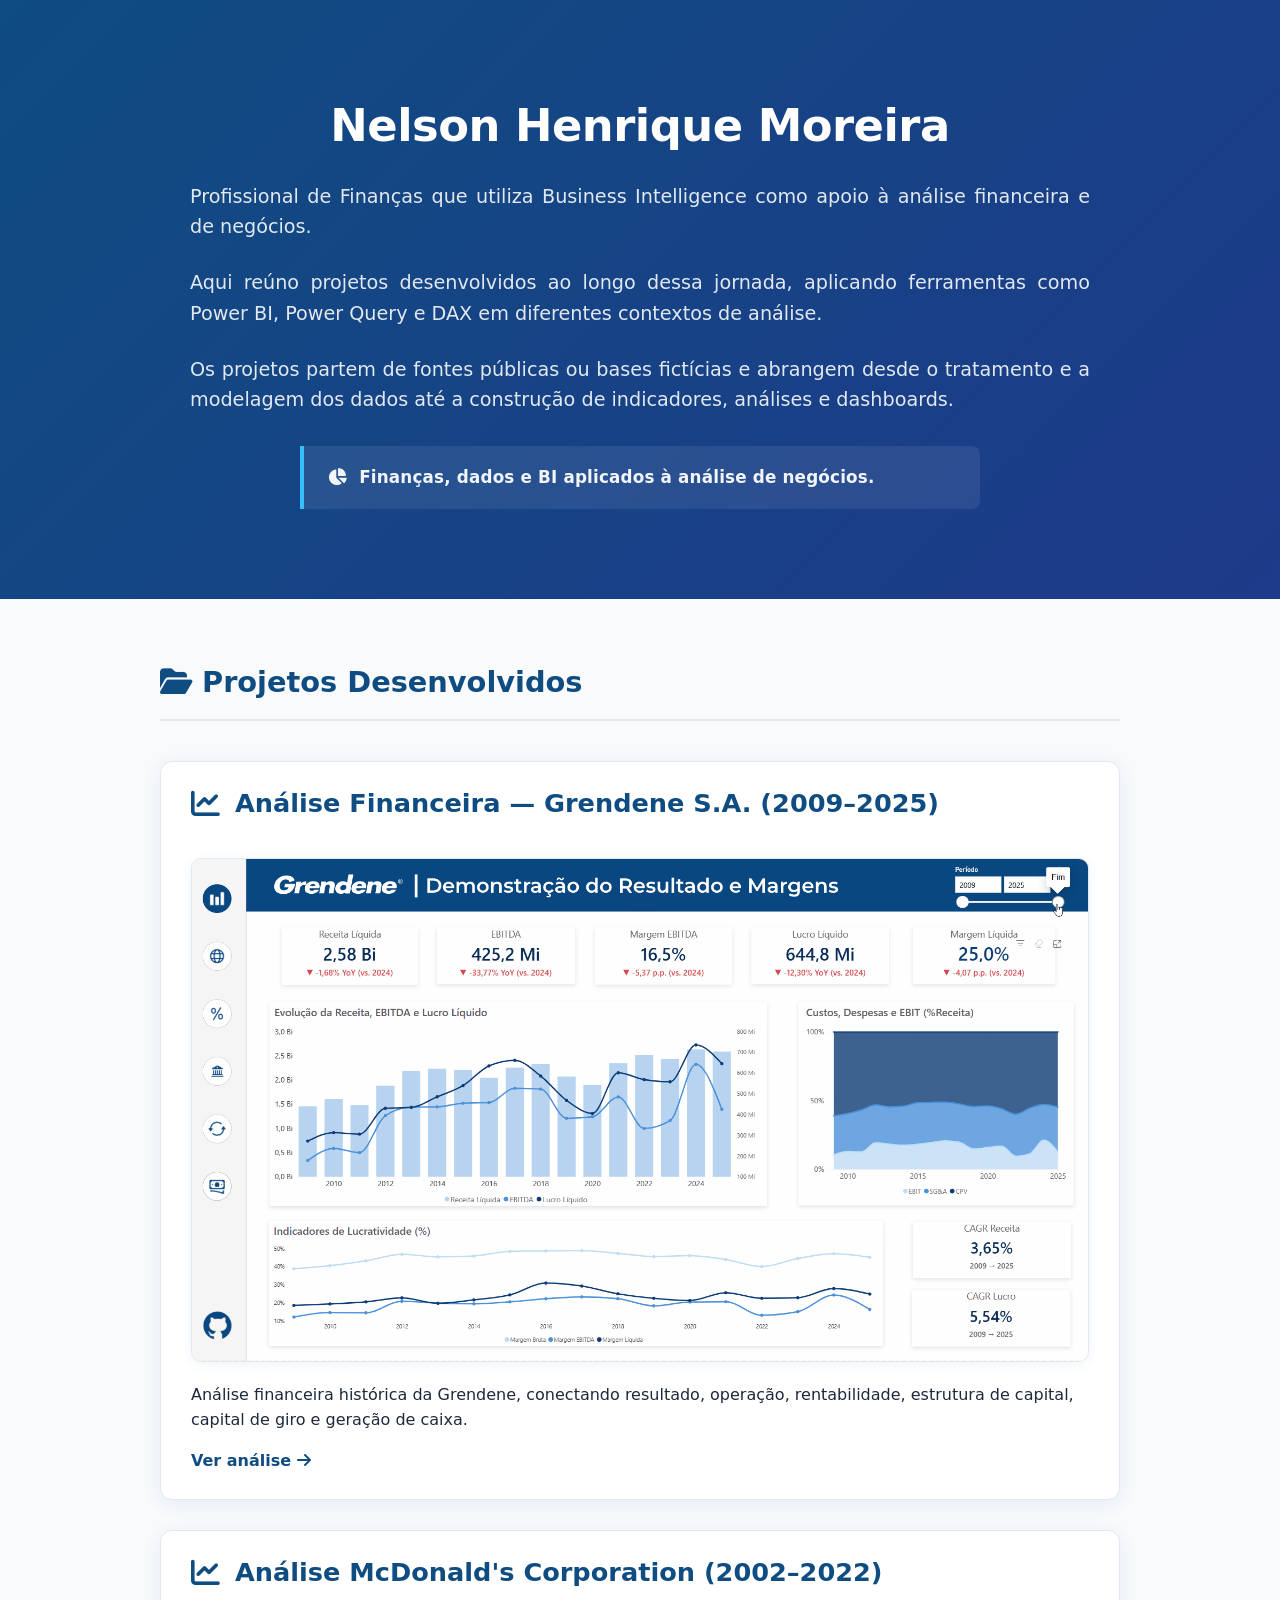
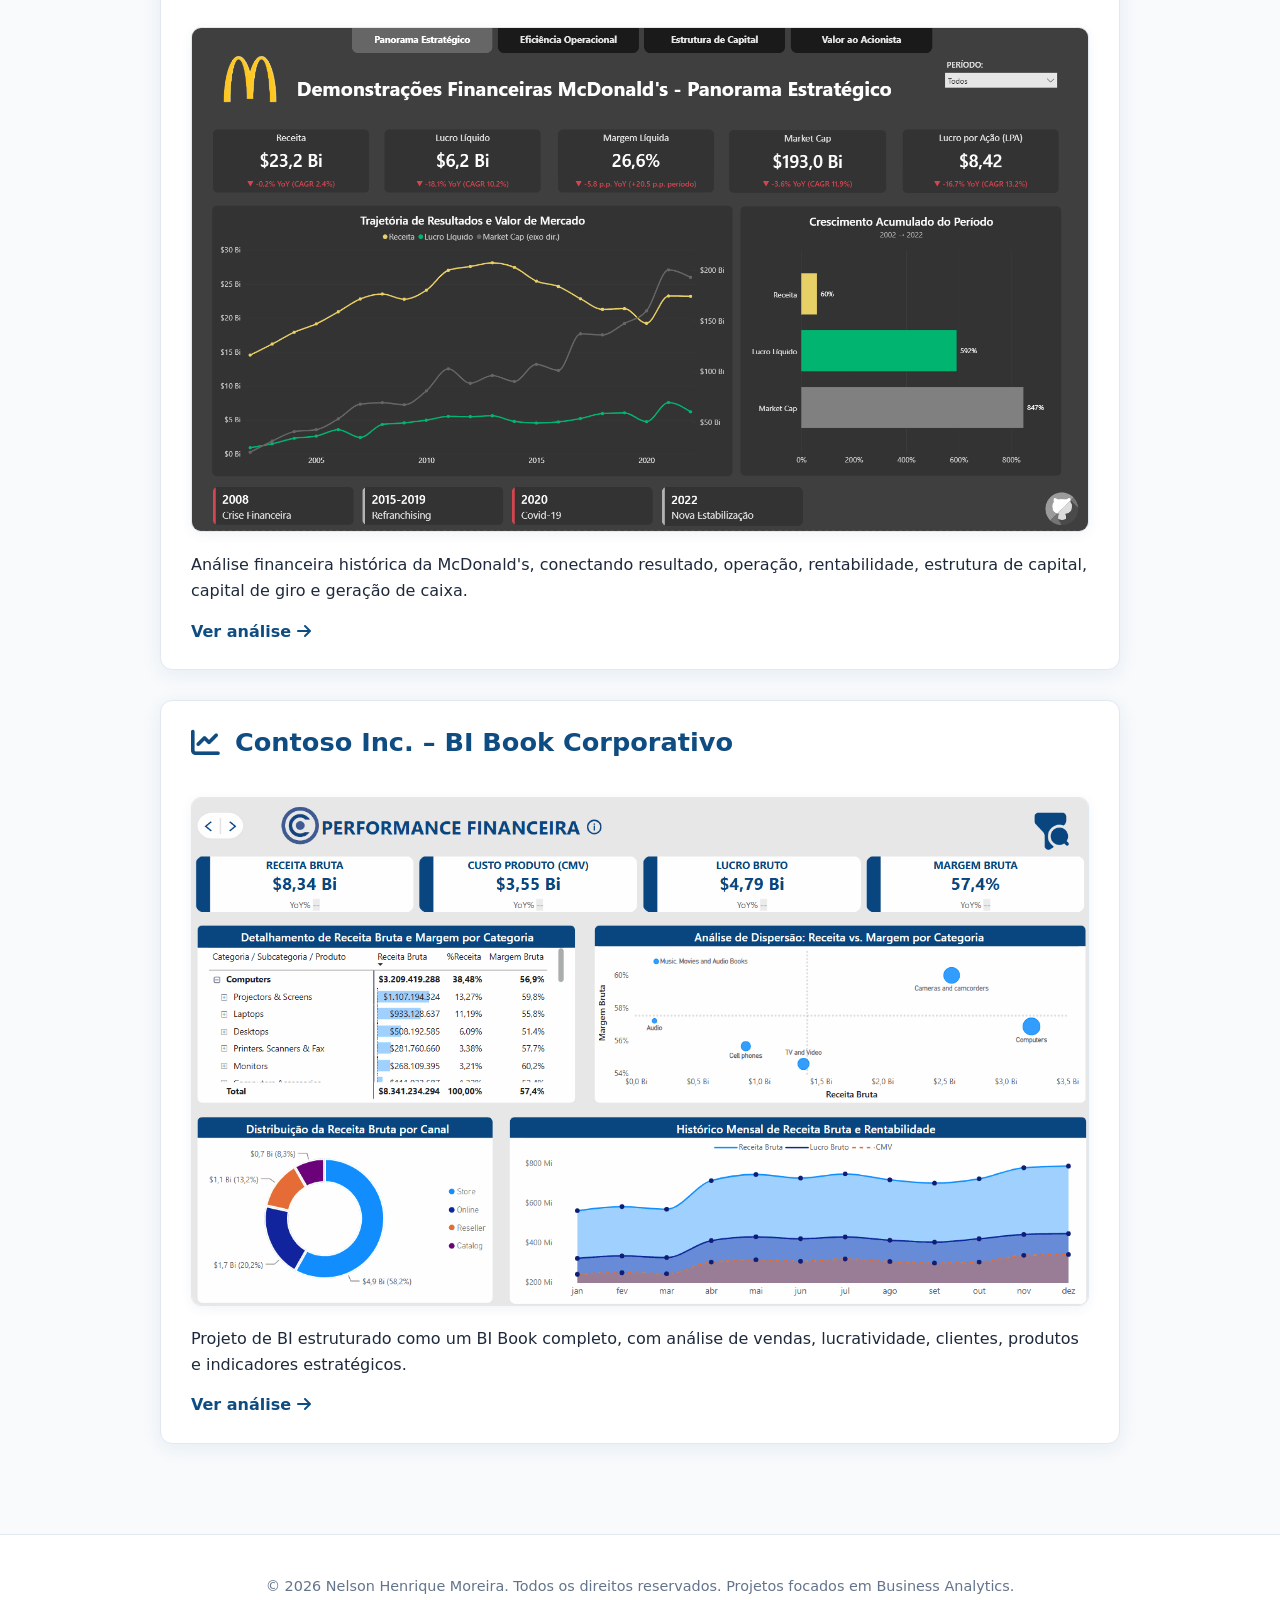
==== commit 763375e4: "Update index.html" ====
--- a/index.html
+++ b/index.html
@@ -40,10 +40,7 @@
                         <i class="fas fa-chart-line"></i>
                         <h3>Análise Financeira — Grendene S.A. (2009–2025)</h3>
                     </div>
-                </a>
-                <a href="https://app.powerbi.com/view?r=eyJrIjoiZGY1NjI1NWEtOGVkOC00ZWFkLTk3N2UtMmMzYTk2YzQ4OTU1IiwidCI6IjY1OWNlMmI4LTA3MTQtNDE5OC04YzM4LWRjOWI2MGFhYmI1NyJ9" target="_blank" rel="noopener noreferrer" class="project-dashboard-link">
-                    <i class="fas fa-external-link-alt"></i> Acessar Dashboard
-                </a>
+                
             </div>
 
             <a href="projetos/grendene.html" class="project-image-link">
@@ -55,7 +52,7 @@
             <div class="project-card-content">
                 <p>Análise financeira histórica da Grendene, conectando resultado, operação, rentabilidade, estrutura de capital, capital de giro e geração de caixa.</p>
                 <a href="projetos/grendene.html" class="project-card-cta">
-                    Ver projeto <i class="fas fa-arrow-right"></i>
+                    Ver análise <i class="fas fa-arrow-right"></i>
                 </a>
             </div>
         </article>
@@ -66,10 +63,7 @@
                         <i class="fas fa-chart-line"></i>
                         <h3>Análise McDonald's Corporation (2002–2022)</h3>
                     </div>
-                </a>
-                <a href="https://app.powerbi.com/view?r=eyJrIjoiYzQ3NmFiMWMtOTNlYi00YjMwLWFmZTYtZDk0MGZkOGU0ZDg2IiwidCI6IjY1OWNlMmI4LTA3MTQtNDE5OC04YzM4LWRjOWI2MGFhYmI1NyJ9" target="_blank" rel="noopener noreferrer" class="project-dashboard-link">
-                    <i class="fas fa-external-link-alt"></i> Acessar Dashboard
-                </a>
+                
             </div>
 
             <a href="projetos/mcdonalds.html" class="project-image-link">
@@ -81,7 +75,7 @@
             <div class="project-card-content">
                 <p>Análise financeira histórica da McDonald's, conectando resultado, operação, rentabilidade, estrutura de capital, capital de giro e geração de caixa.</p>
                 <a href="projetos/mcdonalds.html" class="project-card-cta">
-                    Ver projeto <i class="fas fa-arrow-right"></i>
+                    Ver análise <i class="fas fa-arrow-right"></i>
                 </a>
             </div>
         </article>
@@ -93,10 +87,7 @@
                         <i class="fas fa-chart-line"></i>
                         <h3>Contoso Inc. – BI Book Corporativo</h3>
                     </div>
-                </a>
-                <a href="https://app.powerbi.com/view?r=eyJrIjoiM2ExNWI4MTUtZDVkNy00ZTM0LWFjMDYtN2I0MmMyNWZkNzQwIiwidCI6IjY1OWNlMmI4LTA3MTQtNDE5OC04YzM4LWRjOWI2MGFhYmI1NyJ9" target="_blank" rel="noopener noreferrer" class="project-dashboard-link">
-                    <i class="fas fa-external-link-alt"></i> Acessar Dashboard
-                </a>
+                
             </div>
 
             <a href="projetos/contoso.html" class="project-image-link">
@@ -108,7 +99,7 @@
             <div class="project-card-content">
                 <p>Projeto de BI estruturado como um BI Book completo, com análise de vendas, lucratividade, clientes, produtos e indicadores estratégicos.</p>
                 <a href="projetos/contoso.html" class="project-card-cta">
-                    Ver projeto <i class="fas fa-arrow-right"></i>
+                    Ver análise <i class="fas fa-arrow-right"></i>
                 </a>
             </div>
         </article>
--- a/css/style.css
+++ b/css/style.css
@@ -0,0 +1,609 @@
+* {
+            margin: 0;
+            padding: 0;
+            box-sizing: border-box;
+            font-family: 'Segoe UI', system-ui, -apple-system, sans-serif;
+        }
+
+        body {
+            background-color: #f8fafc;
+            color: #1e293b;
+            line-height: 1.6;
+            font-size: 16px;
+            -webkit-font-smoothing: antialiased;
+        }
+
+        /* Hero / Apresentação Inicial */
+        header {
+            background: linear-gradient(135deg, #0f4c81 0%, #1e3a8a 100%);
+            color: white;
+            padding: 90px 20px;
+            text-align: center;
+        }
+
+        .container-wide {
+            max-width: 900px;
+            margin: 0 auto;
+        }
+
+        header h1 {
+            font-size: 2.8rem;
+            font-weight: 700;
+            margin-bottom: 20px;
+            letter-spacing: -0.5px;
+        }
+
+        .intro-text {
+            font-size: 1.2rem;
+            color: #e2e8f0;
+            margin-bottom: 25px;
+            text-align: justify;
+        }
+
+        .highlight-box {
+            background: rgba(255, 255, 255, 0.08);
+            border-left: 4px solid #38bdf8;
+            padding: 18px 24px;
+            border-radius: 0 8px 8px 0;
+            text-align: left;
+            font-size: 1.05rem;
+            font-weight: 600;
+            color: #f1f5f9;
+            letter-spacing: 0.01em;
+            max-width: 680px;
+            margin: 0 auto;
+        }
+
+        /* Seção de Projetos */
+        main {
+            max-width: 1000px;
+            margin: 60px auto;
+            padding: 0 20px;
+            display: flex;
+            flex-direction: column;
+        }
+
+        .section-title {
+            order: 0;
+            font-size: 1.8rem;
+            color: #0f4c81;
+            margin-bottom: 40px;
+            font-weight: 700;
+            padding-bottom: 14px;
+            border-bottom: 2px solid #e2e8f0;
+        }
+
+        #case-grendene { order: 1; }
+        #case-mcdonalds { order: 2; }
+        #case-contoso { order: 3; }
+
+        /* Card do Case Único */
+        .case-card {
+            background: white;
+            border-radius: 12px;
+            box-shadow: 0 4px 20px rgba(15, 76, 129, 0.08);
+            border: 1px solid #e2e8f0;
+            overflow: hidden;
+            margin-bottom: 40px;
+            transition: box-shadow 0.25s ease;
+        }
+
+        .case-card:hover {
+            box-shadow: 0 8px 32px rgba(15, 76, 129, 0.13);
+        }
+
+        .case-header {
+            background-color: #f1f5f9;
+            padding: 25px 30px;
+            border-bottom: 1px solid #e2e8f0;
+            display: flex;
+            align-items: center;
+            justify-content: space-between;
+            flex-wrap: wrap;
+            gap: 15px;
+        }
+
+        .case-title-wrapper {
+            display: flex;
+            align-items: center;
+            gap: 15px;
+        }
+
+        .case-header h3 {
+            font-size: 1.6rem;
+            color: #0f4c81;
+        }
+
+        .btn-open-dashboard {
+            background-color: #0f4c81;
+            color: white;
+            text-decoration: none;
+            padding: 10px 20px;
+            border-radius: 6px;
+            font-weight: 600;
+            font-size: 0.9rem;
+            display: inline-flex;
+            align-items: center;
+            gap: 8px;
+            transition: background 0.2s;
+        }
+
+        .btn-open-dashboard:hover {
+            background-color: #1e3a8a;
+        }
+
+        .case-body {
+            padding: 40px 30px;
+        }
+
+        .case-block {
+            margin-bottom: 35px;
+        }
+
+        .case-block h4 {
+            color: #1e3a8a;
+            font-size: 1.2rem;
+            margin-bottom: 14px;
+            display: flex;
+            align-items: center;
+            gap: 10px;
+            border-bottom: 1px solid #f1f5f9;
+            padding-bottom: 6px;
+        }
+
+        .case-block p {
+            color: #475569;
+            text-align: justify;
+            margin-bottom: 15px;
+        }
+
+        .case-link {
+            color: #0f4c81;
+            text-decoration: none;
+            font-weight: 600;
+            border-bottom: 1px dashed #0f4c81;
+        }
+
+        .case-link:hover {
+            color: #1e3a8a;
+            border-bottom-style: solid;
+        }
+
+        /* Container de Imagens Técnicas (Modelo de Dados) */
+        .model-diagram-container {
+            width: 100%;
+            background: #ffffff;
+            border: 1px solid #e2e8f0;
+            border-radius: 8px;
+            padding: 15px;
+            box-shadow: inset 0 0 10px rgba(0,0,0,0.02);
+            margin-top: 15px;
+            display: flex;
+            justify-content: center;
+        }
+
+        .model-diagram-img {
+            width: 100%;
+            max-width: 850px;
+            height: auto;
+            border-radius: 4px;
+            display: block;
+        }
+
+        /* Lista de Perguntas de Negócio */
+        .business-questions {
+            list-style: none;
+            background: #f8fafc;
+            padding: 20px;
+            border-radius: 8px;
+            border: 1px dashed #cbd5e1;
+            margin: 15px 0;
+        }
+
+        .business-questions li {
+            margin-bottom: 12px;
+            color: #334155;
+            font-weight: 500;
+            display: flex;
+            align-items: flex-start;
+            gap: 10px;
+        }
+
+        .business-questions li:last-child {
+            margin-bottom: 0;
+        }
+
+        .business-questions i {
+            color: #0f4c81;
+            margin-top: 5px;
+        }
+
+
+/* Lista de Itens Informativos (Discreta) */
+.info-list {
+    list-style: none;
+    margin: 15px 0;
+    padding-left: 0;
+}
+
+.info-list li {
+    position: relative;
+    padding-left: 18px;
+    margin-bottom: 10px;
+    color: #334155;
+    font-size: 0.95rem;
+}
+
+.info-list li:last-child {
+    margin-bottom: 0;
+}
+
+.info-list li::before {
+    content: "";
+    position: absolute;
+    left: 0;
+    top: 0.55em;
+    width: 6px;
+    height: 6px;
+    border-radius: 50%;
+    background-color: #0f4c81;
+}
+
+        /* Estrutura do Bi-Book (As 3 Visões) */
+        .visoes-container {
+            display: grid;
+            grid-template-columns: repeat(auto-fit, minmax(280px, 1fr));
+            gap: 20px;
+            margin-top: 15px;
+        }
+
+        .visao-box {
+            background: #fff;
+            border: 1px solid #e2e8f0;
+            border-top: 3px solid #0f4c81;
+            padding: 20px;
+            border-radius: 8px;
+            box-shadow: 0 2px 8px rgba(0,0,0,0.02);
+            display: flex;
+            flex-direction: column;
+            justify-content: space-between;
+        }
+
+        .visao-box h5 {
+            color: #0f4c81;
+            font-size: 1.05rem;
+            margin-bottom: 10px;
+            font-weight: 600;
+        }
+
+        .visao-box p {
+            font-size: 0.9rem;
+            color: #475569;
+            margin-bottom: 12px;
+            text-align: justify;
+        }
+
+        .decision-highlight {
+            font-size: 0.85rem;
+            background: #f0f9ff;
+            color: #0369a1;
+            padding: 8px 12px;
+            border-radius: 6px;
+            border-left: 3px solid #0284c7;
+            font-weight: 500;
+        }
+
+        /* Insights Técnicos do Projeto */
+        .insights-grid {
+            display: grid;
+            grid-template-columns: repeat(auto-fit, minmax(280px, 1fr));
+            gap: 20px;
+            margin-top: 15px;
+        }
+
+        .insight-card {
+            background: #f8fafc;
+            border: 1px solid #e2e8f0;
+            padding: 20px;
+            border-radius: 8px;
+        }
+
+        .insight-card p {
+            font-size: 0.92rem;
+            color: #334155;
+            text-align: justify;
+            margin-bottom: 0;
+        }
+
+        /* Stack Técnico Expandido */
+        .stack-section {
+            display: grid;
+            grid-template-columns: repeat(auto-fit, minmax(220px, 1fr));
+            gap: 20px;
+            margin-top: 15px;
+        }
+
+        .stack-column h5 {
+            color: #1e3a8a;
+            font-size: 0.95rem;
+            margin-bottom: 10px;
+            text-transform: uppercase;
+            letter-spacing: 0.05em;
+        }
+
+        .tech-badges {
+            display: flex;
+            flex-wrap: wrap;
+            gap: 8px;
+        }
+
+        .badge {
+            background: #e0f2fe;
+            color: #0369a1;
+            padding: 6px 14px;
+            border-radius: 20px;
+            font-size: 0.85rem;
+            font-weight: 600;
+        }
+
+        /* Rodapé */
+        footer {
+            text-align: center;
+            padding: 40px 20px;
+            color: #64748b;
+            font-size: 0.9rem;
+            background: white;
+            border-top: 1px solid #e2e8f0;
+        }
+
+        /* Responsividade Mobile */
+        @media (max-width: 600px) {
+            header h1 {
+                font-size: 1.9rem;
+            }
+            .intro-text {
+                font-size: 1rem;
+            }
+            .case-header {
+                flex-direction: column;
+                align-items: flex-start;
+            }
+            .btn-open-dashboard {
+                width: 100%;
+                justify-content: center;
+            }
+            .visoes-container, .insights-grid {
+                grid-template-columns: 1fr;
+            }
+        }
+
+
+/* CSS específico extraído do projeto */
+.dashboard-single-showcase {
+                        width: 100%;
+                        margin-bottom: 35px;
+                    }
+
+                    .main-hd-card {
+                        width: 100%;
+                        background: #fff;
+                        border: 1px solid #e2e8f0;
+                        border-radius: 12px;
+                        box-shadow: 0 4px 14px rgba(15, 76, 129, 0.06);
+                        overflow: hidden;
+                        transition: transform 0.2s ease, box-shadow 0.2s ease;
+                    }
+
+                    .dashboard-single-showcase a {
+                        text-decoration: none;
+                        display: block;
+                    }
+
+                    .dashboard-single-showcase a:hover .main-hd-card {
+                        transform: translateY(-2px);
+                        box-shadow: 0 6px 20px rgba(15, 76, 129, 0.12);
+                    }
+
+                    .hd-img-container {
+                        width: 100%;
+                    }
+
+                    .hd-img-container img {
+                        width: 100%;
+                        height: auto;
+                        display: block;
+                    }
+
+/* =========================================================
+   Vitrine de projetos — ajustes da versão de teste
+   ========================================================= */
+
+.project-card-title-row {
+    display: flex;
+    align-items: center;
+    justify-content: space-between;
+    gap: 20px;
+}
+
+.project-title-link {
+    flex: 1;
+    color: inherit;
+    text-decoration: none;
+}
+
+.project-title-link:hover {
+    text-decoration: none;
+}
+
+.project-dashboard-link {
+    flex-shrink: 0;
+    margin: 0;
+}
+
+.project-card-content > p {
+    margin-top: 14px;
+}
+
+.project-page {
+    max-width: 1000px;
+    margin: 0 auto;
+    padding: 30px 20px 60px;
+}
+
+.back-link {
+    display: inline-flex;
+    align-items: center;
+    gap: 8px;
+    color: #0f4c81;
+    text-decoration: none;
+    font-weight: 600;
+    margin-bottom: 25px;
+}
+
+.back-link:hover {
+    color: #1e3a8a;
+}
+
+@media (max-width: 700px) {
+    .project-card-title-row {
+        flex-direction: column;
+        align-items: stretch;
+    }
+
+    .project-dashboard-link {
+        width: 100%;
+        justify-content: center;
+        box-sizing: border-box;
+    }
+}
+
+
+/* =========================================================
+   Homepage — versão 4
+   ========================================================= */
+.project-card {
+    background: white;
+    border-radius: 12px;
+    box-shadow: 0 4px 20px rgba(15, 76, 129, 0.08);
+    border: 1px solid #e2e8f0;
+    overflow: hidden;
+    margin-bottom: 30px;
+    transition: box-shadow 0.25s ease;
+}
+
+.project-card:hover {
+    box-shadow: 0 8px 32px rgba(15, 76, 129, 0.13);
+}
+
+.project-card-title-row {
+    display: flex;
+    align-items: center;
+    justify-content: space-between;
+    gap: 20px;
+    padding: 25px 30px 18px;
+}
+
+.project-title-link {
+    flex: 1;
+    color: inherit;
+    text-decoration: none;
+}
+
+.project-title-link:hover {
+    text-decoration: none;
+}
+
+.project-card-title {
+    display: flex;
+    align-items: center;
+    gap: 15px;
+}
+
+.project-card-title i {
+    font-size: 1.8rem;
+    color: #0f4c81;
+    flex-shrink: 0;
+}
+
+.project-card-title h3 {
+    margin: 0;
+    font-size: 1.6rem;
+    color: #0f4c81;
+    font-weight: 700;
+    line-height: 1.3;
+}
+
+.project-dashboard-link {
+    flex-shrink: 0;
+    display: inline-flex;
+    align-items: center;
+    justify-content: center;
+    gap: 8px;
+    background: #0f4c81;
+    color: white;
+    text-decoration: none;
+    padding: 10px 20px;
+    border-radius: 6px;
+    font-weight: 600;
+    font-size: 0.9rem;
+}
+
+.project-dashboard-link:hover {
+    background: #1e3a8a;
+}
+
+.project-image-link {
+    display: block;
+    text-decoration: none;
+}
+
+.project-image {
+    width: calc(100% - 60px);
+    margin: 20px 30px 0;
+    background: #f8fafc;
+    overflow: hidden;
+    border: 1px solid #e2e8f0;
+    border-radius: 10px;
+    box-shadow: 0 3px 12px rgba(15, 76, 129, 0.06);
+}
+
+.project-image img {
+    display: block;
+    width: 100%;
+    height: auto;
+}
+
+.project-card-content {
+    padding: 20px 30px 25px;
+}
+
+.project-card-content p {
+    margin: 0 0 15px;
+}
+
+.project-card-cta {
+    color: #0f4c81;
+    font-weight: 700;
+    text-decoration: none;
+}
+
+.project-card-cta:hover {
+    text-decoration: underline;
+}
+
+@media (max-width: 700px) {
+    .project-card-title-row {
+        flex-direction: column;
+        align-items: stretch;
+    }
+
+    .project-dashboard-link {
+        width: 100%;
+        box-sizing: border-box;
+    }
+    .project-image {
+    width: calc(100% - 30px);
+    margin-left: 15px;
+    margin-right: 15px;
+}
+}
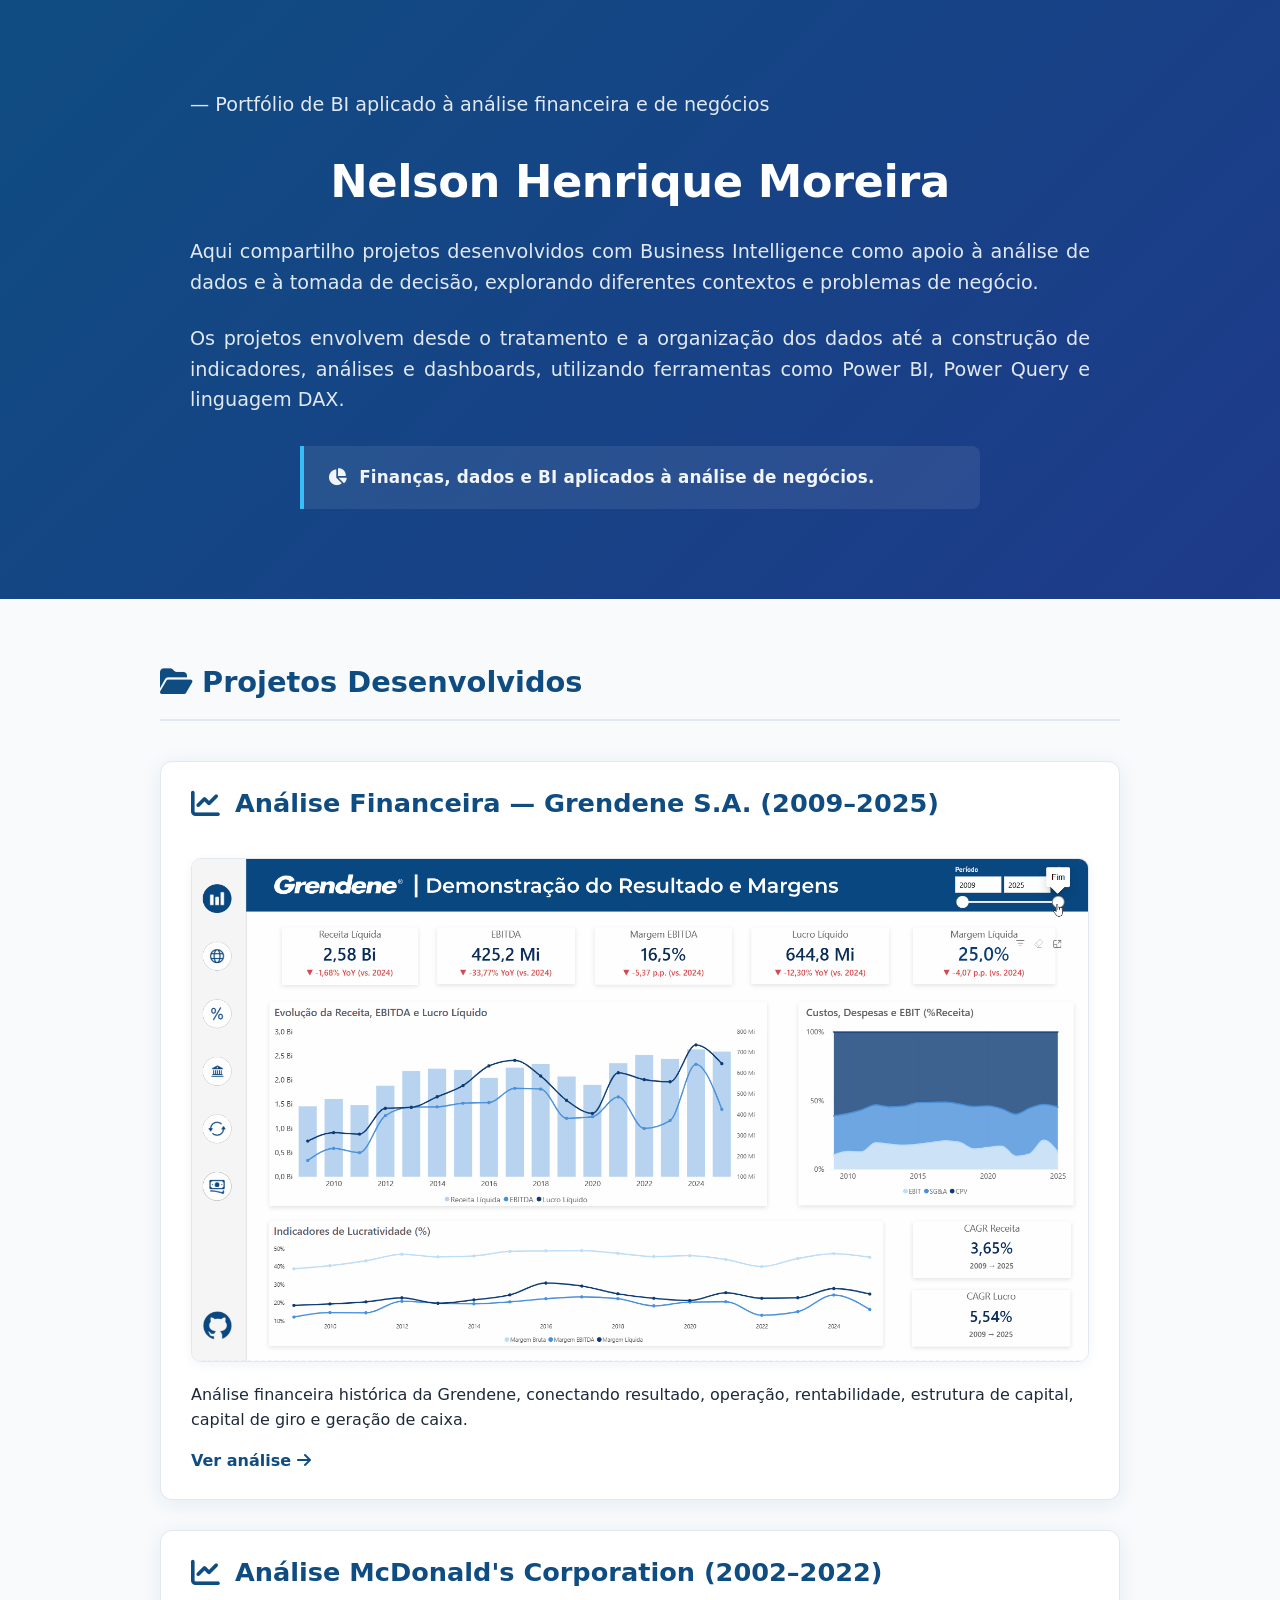
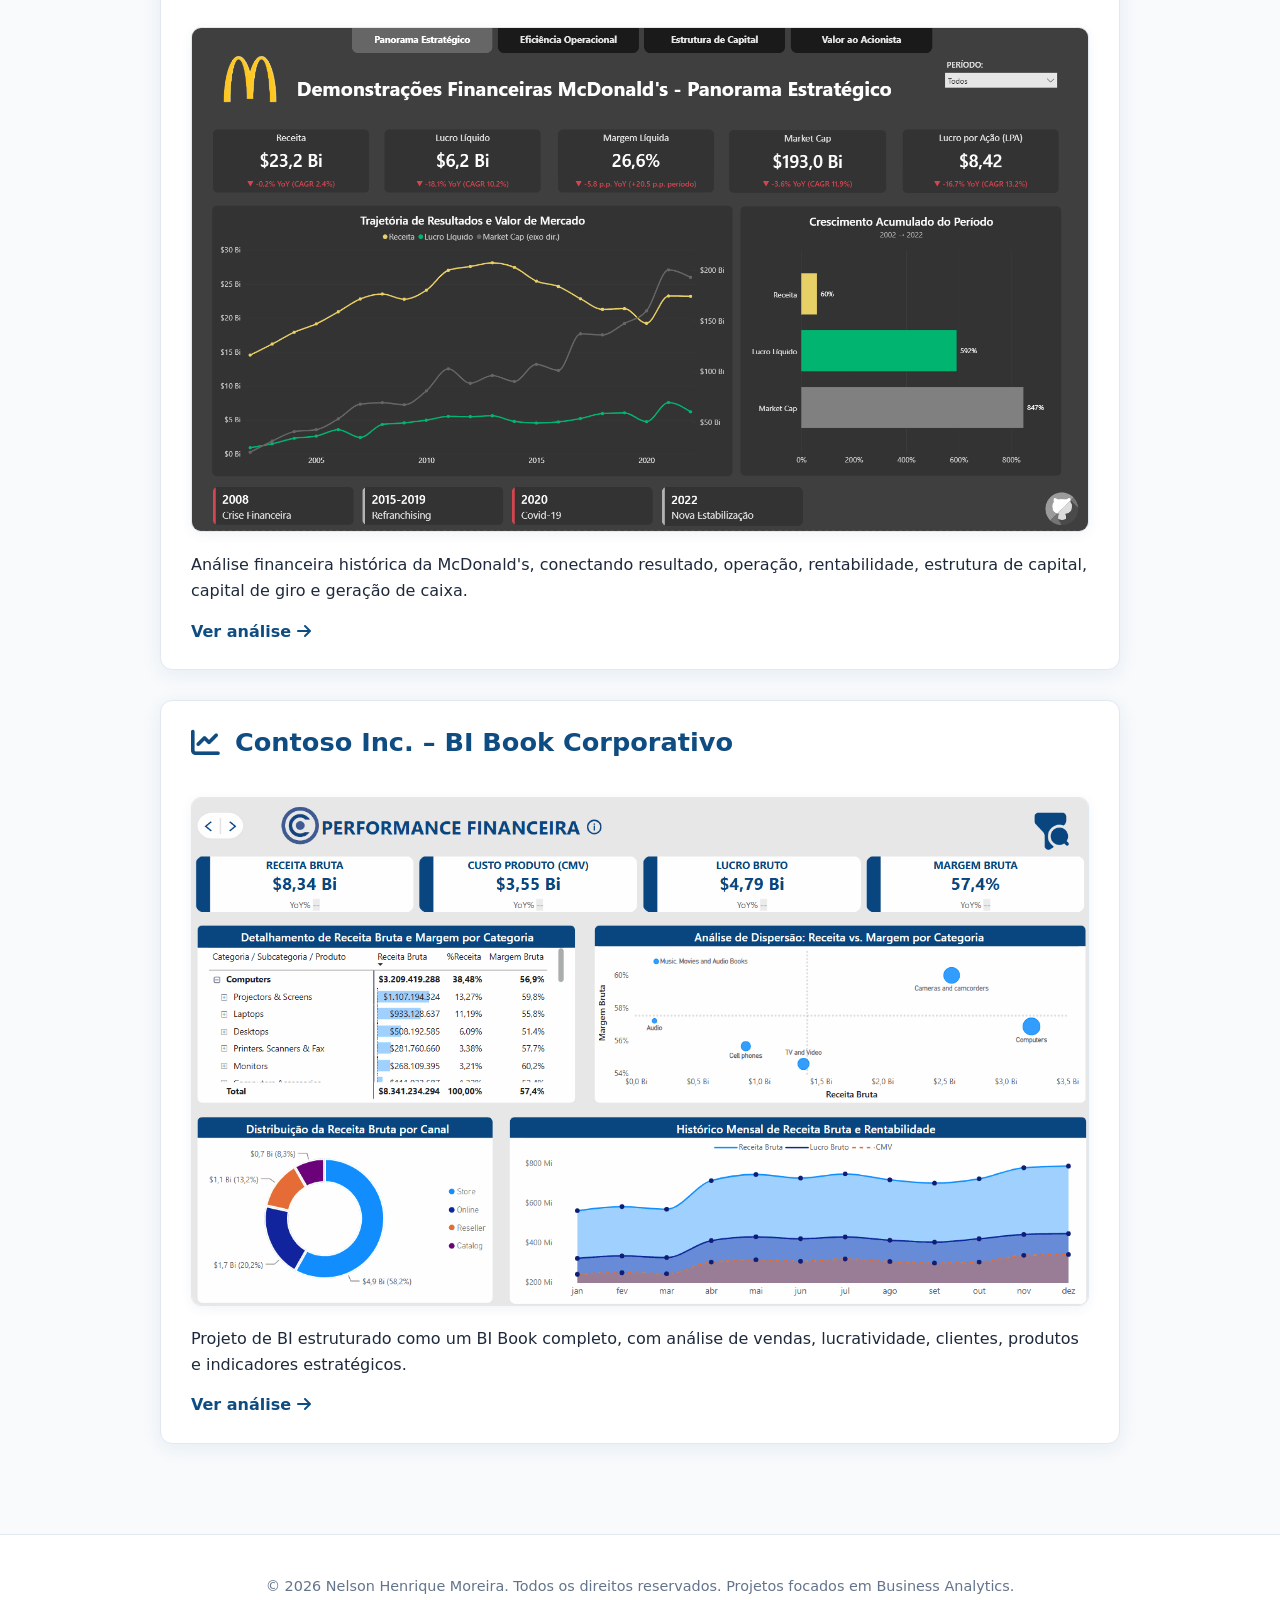
==== commit 207b6b25: "Update index.html" ====
--- a/index.html
+++ b/index.html
@@ -11,23 +11,30 @@
 
     <header>
     <div class="container-wide">
+
+        <p class="intro-text">
+            — Portfólio de BI aplicado à análise financeira e de negócios
+        </p>
+
         <h1>Nelson Henrique Moreira</h1>
 
         <p class="intro-text">
-            Profissional de Finanças que utiliza Business Intelligence como apoio à análise financeira e de negócios.
-        </p>
-
-        <p class="intro-text">
-            Aqui reúno projetos desenvolvidos ao longo dessa jornada, aplicando ferramentas como Power BI, Power Query e DAX em diferentes contextos de análise.
+            Aqui compartilho projetos desenvolvidos com Business Intelligence
+            como apoio à análise de dados e à tomada de decisão, explorando
+            diferentes contextos e problemas de negócio.
         </p>
 
         <p class="intro-text" style="margin-bottom: 30px;">
-            Os projetos partem de fontes públicas ou bases fictícias e abrangem desde o tratamento e a modelagem dos dados até a construção de indicadores, análises e dashboards.
+            Os projetos envolvem desde o tratamento e a organização dos dados
+            até a construção de indicadores, análises e dashboards, utilizando
+            ferramentas como Power BI, Power Query e linguagem DAX.
         </p>
 
         <div class="highlight-box">
-            <i class="fas fa-chart-pie"></i>&nbsp; Finanças, dados e BI aplicados à análise de negócios.
+            <i class="fas fa-chart-pie"></i>&nbsp;
+            Finanças, dados e BI aplicados à análise de negócios.
         </div>
+
     </div>
 </header>
 
--- a/css/style.css
+++ b/css/style.css
@@ -558,7 +558,6 @@
 }
 
 .project-image {
-    width: calc(100% - 60px);
     margin: 20px 30px 0;
     background: #f8fafc;
     overflow: hidden;
@@ -602,7 +601,6 @@
         box-sizing: border-box;
     }
     .project-image {
-    width: calc(100% - 30px);
     margin-left: 15px;
     margin-right: 15px;
 }
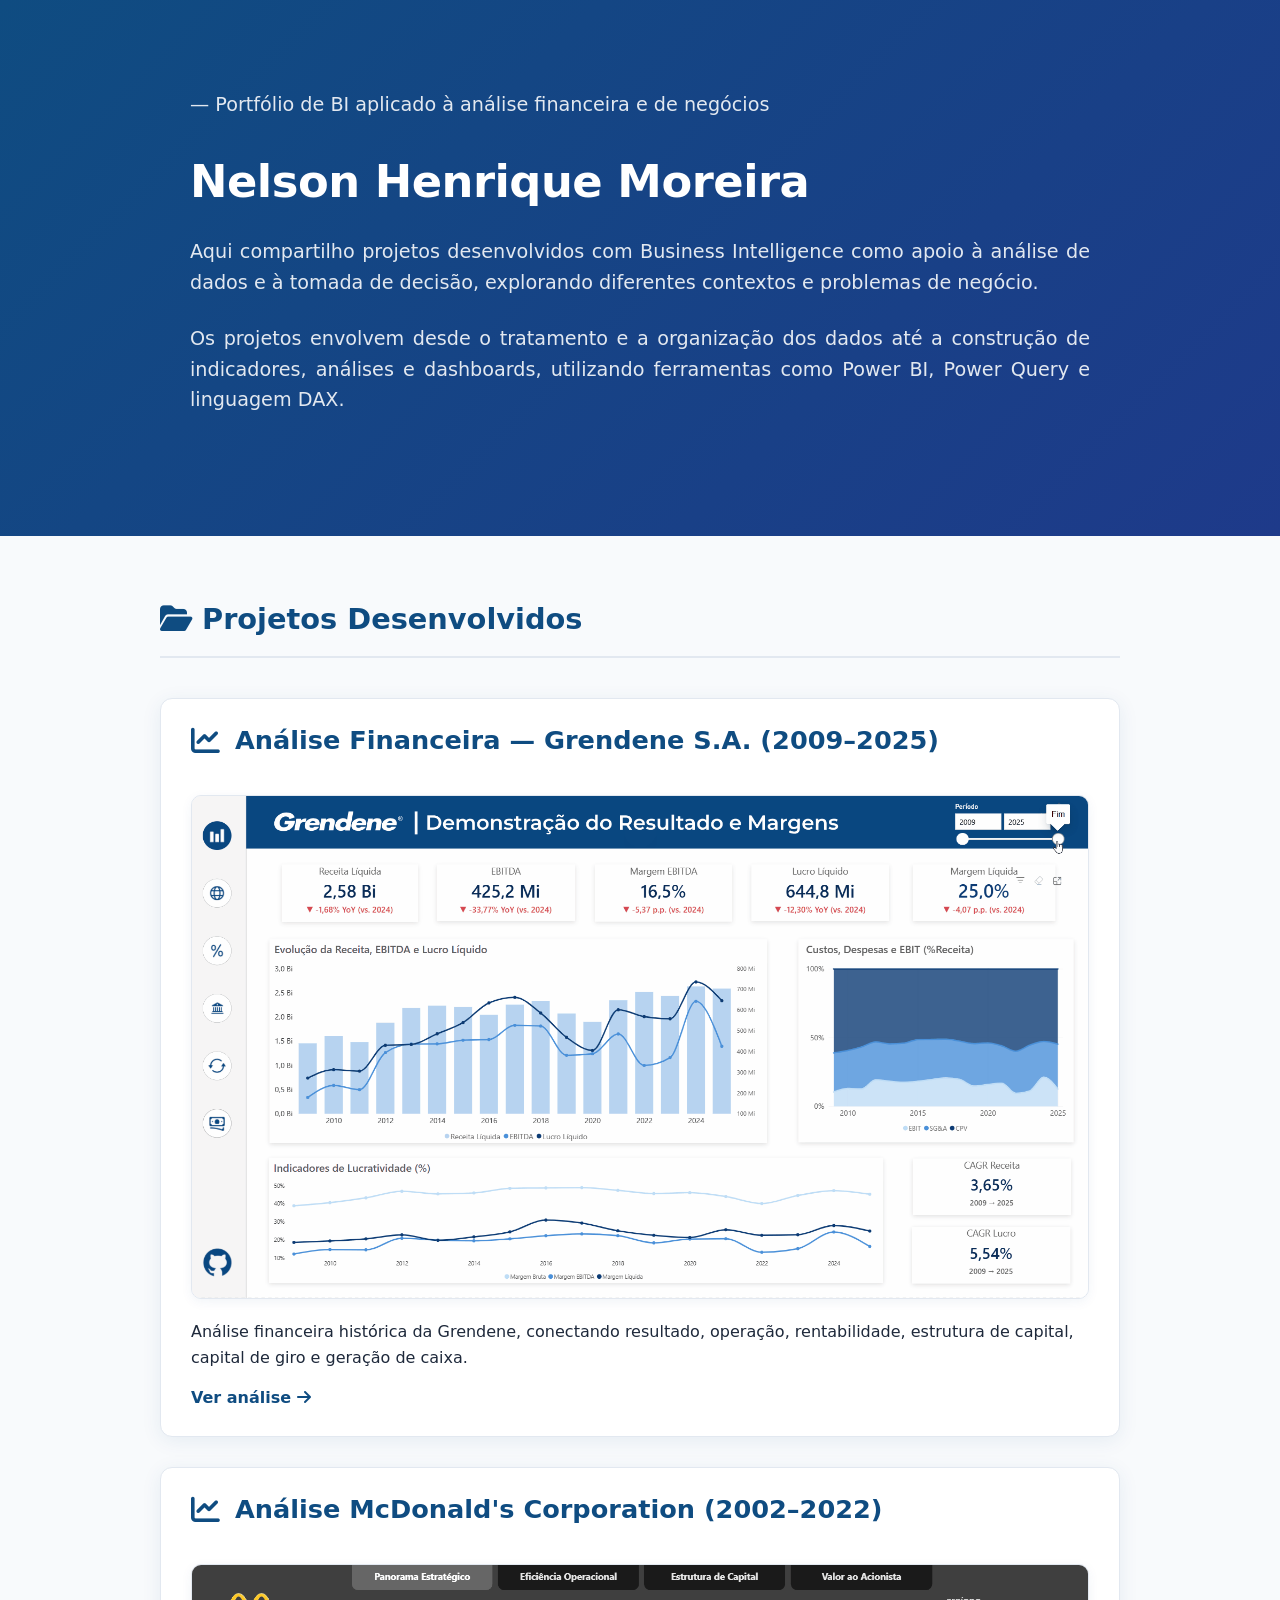
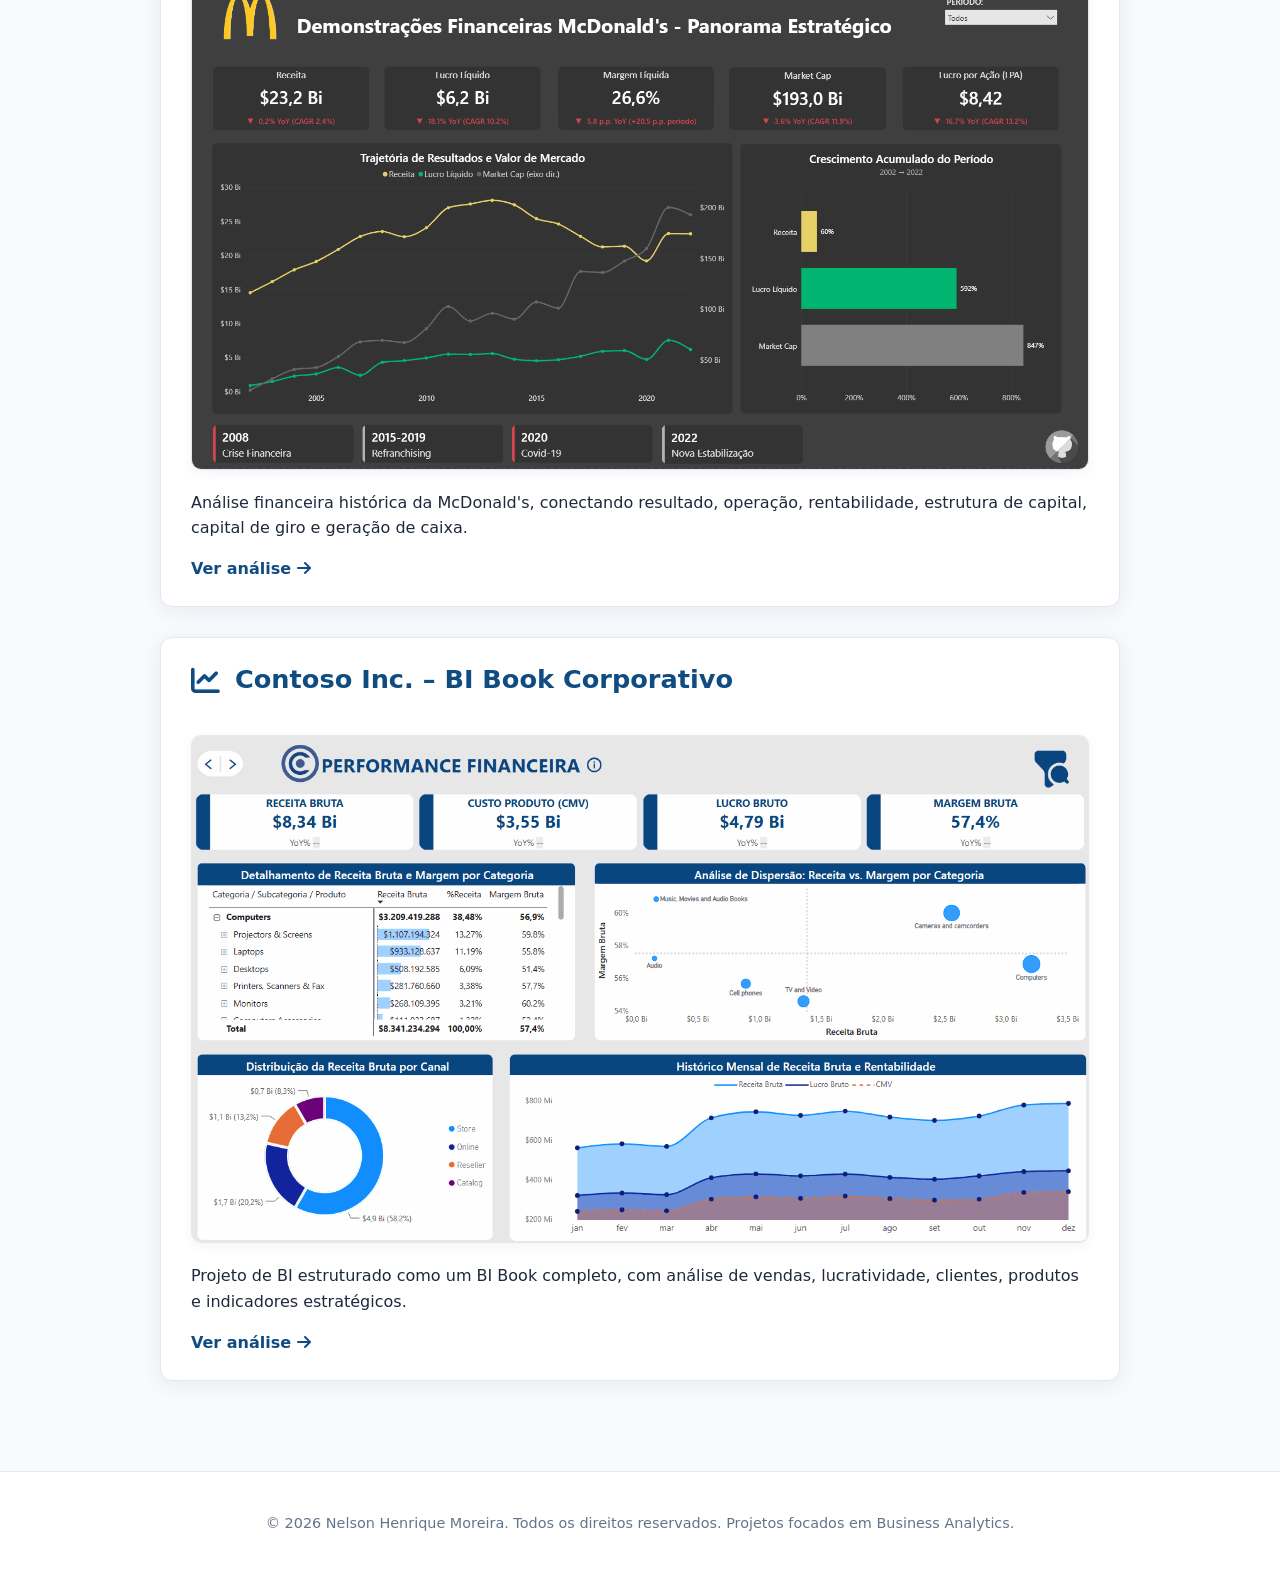
==== commit fe3682bd: "Update index.html" ====
--- a/index.html
+++ b/index.html
@@ -29,11 +29,6 @@
             até a construção de indicadores, análises e dashboards, utilizando
             ferramentas como Power BI, Power Query e linguagem DAX.
         </p>
-
-        <div class="highlight-box">
-            <i class="fas fa-chart-pie"></i>&nbsp;
-            Finanças, dados e BI aplicados à análise de negócios.
-        </div>
 
     </div>
 </header>
--- a/css/style.css
+++ b/css/style.css
@@ -18,7 +18,7 @@
             background: linear-gradient(135deg, #0f4c81 0%, #1e3a8a 100%);
             color: white;
             padding: 90px 20px;
-            text-align: center;
+            text-align: left;
         }
 
         .container-wide {
